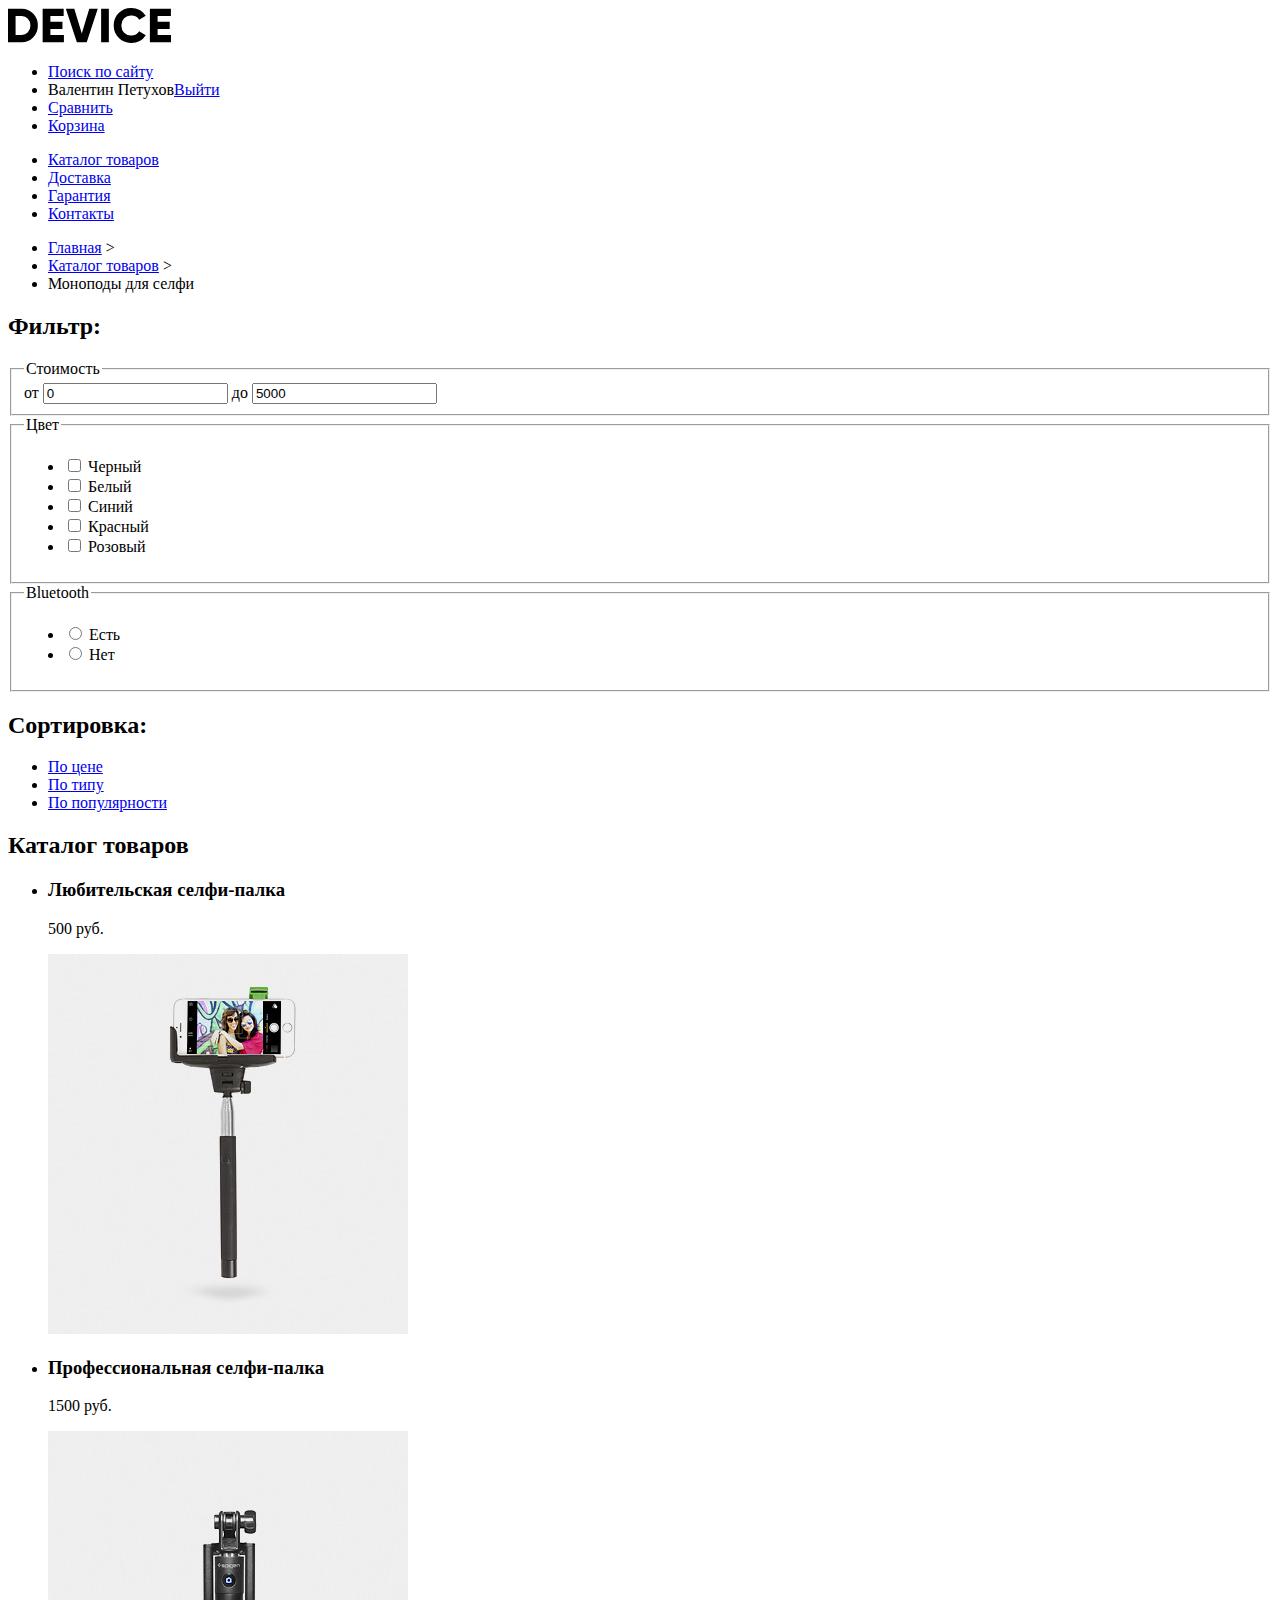
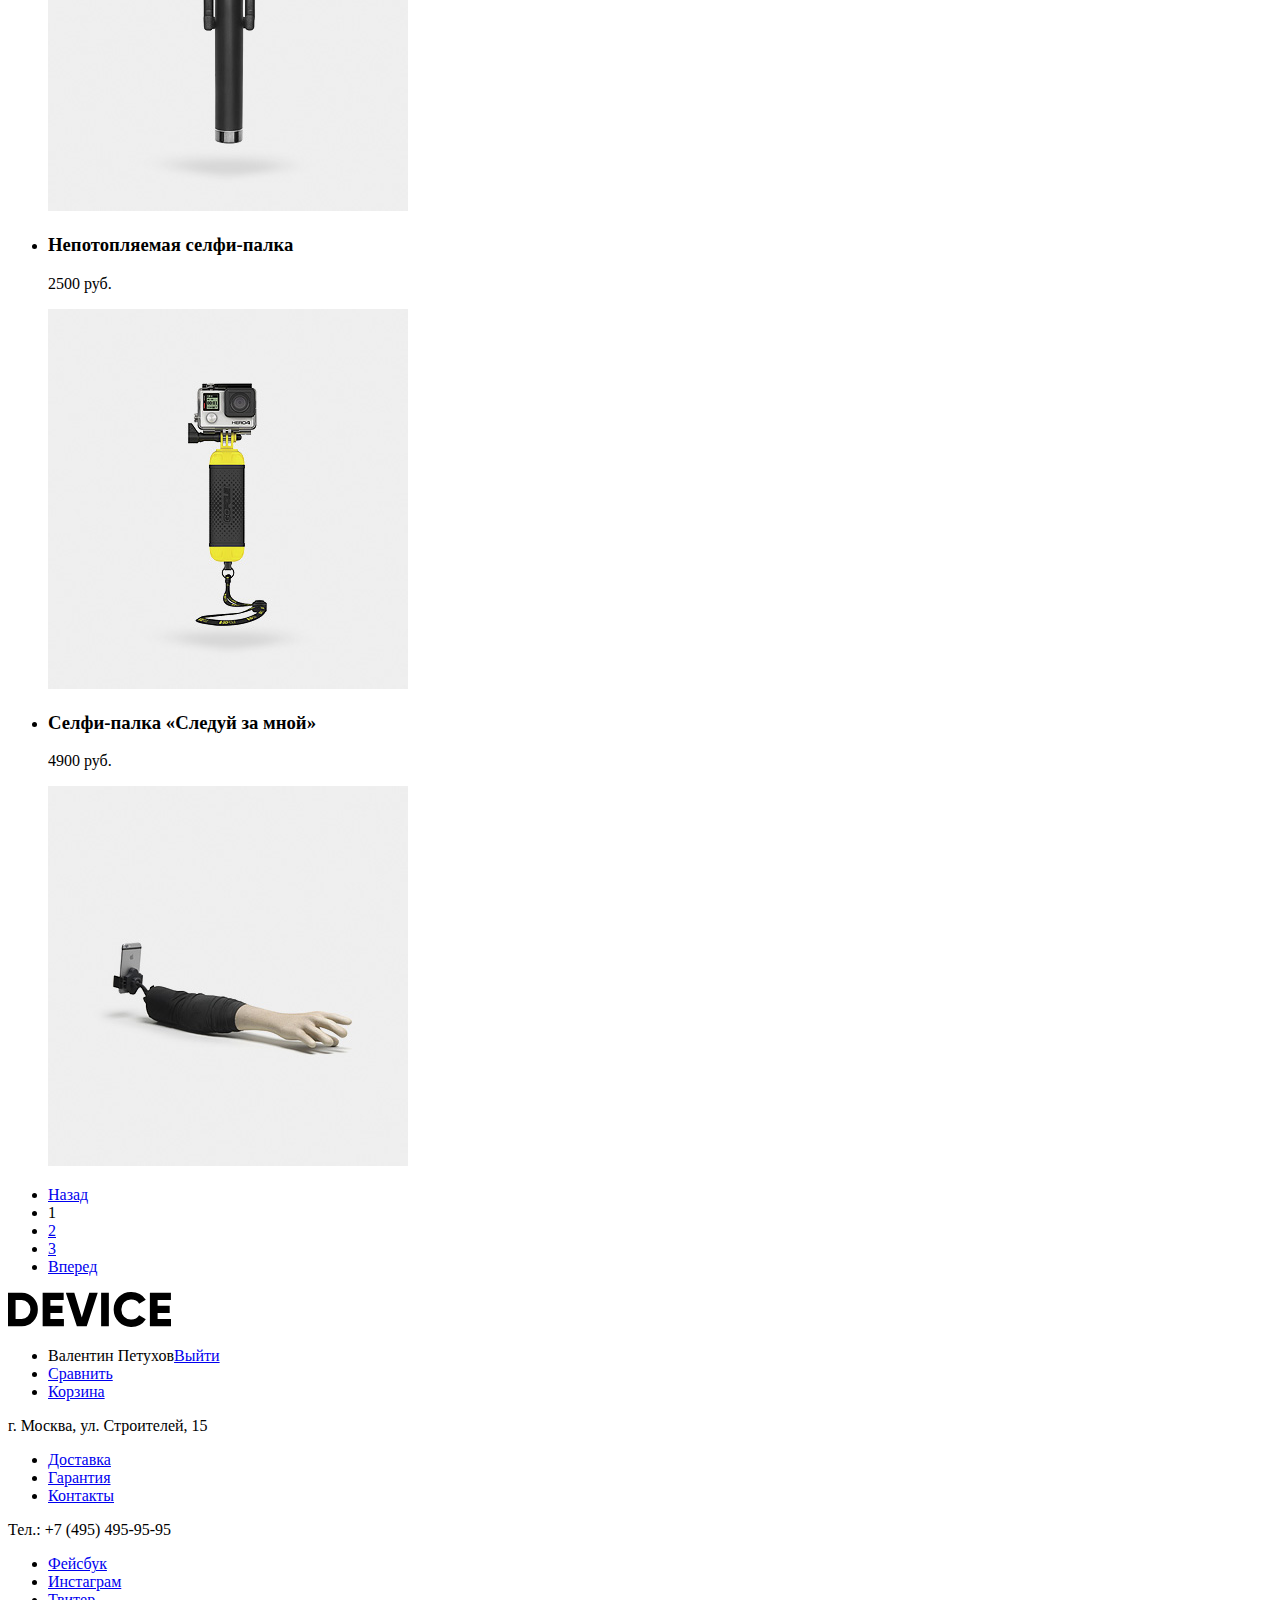
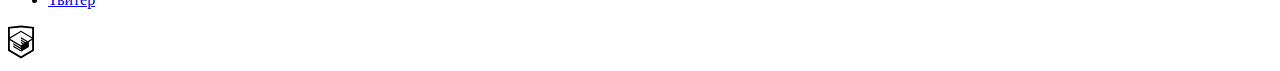
==== monopods.html @ c0ce19e5 "Добавлены модальные окна и формы" ====
<!DOCTYPE html>
<html lang="en">
<head>
  <meta charset="UTF-8">
  <title>Моноподы для селфи</title>
</head>
<body>
<header class="main-header">
  <div class="logo">
    <a class="main-header-logo" href="index.html">
      <img src="img/logo.svg" width="163" height="35" alt=" Логотип интернет-магазина гаджетов Девайс">
    </a>
  </div>
  <nav class="main-navigation">
    <ul class="user-navigation">
      <li><a class="search" href="search.html">Поиск по сайту</a></li>
      <li><span class="user-name">Валентин Петухов</span><a class="login-exit" href="#">Выйти</a></li>
      <li><a href="compare.html">Сравнить</a></li>
      <li><a class="shopping-cart" href="#">Корзина</a></li>
    </ul>
    <ul class="site-navigation">
      <li><a href="#">Каталог товаров</a></li>
      <li><a href="#">Доставка</a></li>
      <li><a href="#">Гарантия</a></li>
      <li><a href="#">Контакты</a></li>
    </ul>
  </nav>
</header>
<main>
  <ul class="breadcrumbs">
    <li><a href="index.html">Главная</a> &gt; </li>
    <li><a href="#">Каталог товаров</a> &gt; </li>
    <li class="breadcrumbs-current"><a>Моноподы для селфи</a></li>
  </ul>
  <section class="filters">
    <h2>Фильтр:</h2>
    <form class="filter" action="https://echo.htmlacademy.ru" method="get" >
      <fieldset>
        <legend>Стоимость</legend>
        <label class="min-price">от
          <input type="text" name="min-price" value="0" placeholder="0">
        </label>
        <label class="max-price">до
          <input type="text" name="max-price" value="5000" placeholder="5000">
        </label>
      </fieldset>
      <fieldset>
        <legend>Цвет</legend>
        <ul>
          <li>
            <input class="filter-input filter-input-checkbox" type="checkbox" name="black" id="filter-black">
            <label for="filter-black">Черный</label>
          </li>
          <li>
            <input class="filter-input filter-input-checkbox" type="checkbox" name="white" id="filter-white">
            <label for="filter-white">Белый</label>
          </li>
          <li>
            <input class="filter-input filter-input-checkbox" type="checkbox" name="blue" id="filter-blue">
            <label for="filter-blue">Синий</label>
          </li>
          <li>
            <input class="filter-input filter-input-checkbox" type="checkbox" name="red" id="filter-red">
            <label for="filter-red">Красный</label>
          </li>
          <li>
            <input class="filter-input filter-input-checkbox" type="checkbox" name="pink" id="filter-pink">
            <label for="filter-pink">Розовый</label>
          </li>
        </ul>
      </fieldset>
      <fieldset>
        <legend>Bluetooth</legend>
        <ul>
          <li>
            <input class="filter-input filter-input-radio" type="radio" name="filter-bluetooth" id="bluetooth-
exists" value="есть">
            <label for="bluetooth-
exists">Есть</label>
          </li>
          <li>
            <input class="filter-input filter-input-radio" type="radio" name="filter-bluetooth" id="bluetooth-not-exist" value="нет">
            <label for="bluetooth-not-exist">Нет</label>
          </li>
        </ul>
      </fieldset>
    </form>
  </section>
  <section class="sort">
    <h2>Сортировка:</h2>
    <ul>
      <li class="sort-current"><a href="#">По цене</a></li>
      <li><a href="#">По типу</a></li>
      <li><a href="#">По популярности</a></li>
    </ul>
  </section>
  <section class="catalog">
    <h2 class="visually-hidden">Каталог товаров</h2>
    <ul class="catalog-list">
      <li class="catalog-item">
        <h3>Любительская селфи-палка</h3>
        <p class="price">500 руб.</p>
        <p class="catalog-item-image">
          <img src="img/product-1.jpg" width="360" height="380" alt="Любительская селфи-палка">
        </p>
      </li>
      <li class="catalog-item">
        <h3>Профессиональная селфи-палка</h3>
        <p class="price">1500 руб.</p>
        <p class="catalog-item-image">
          <img src="img/product-2.jpg" width="360" height="380" alt="Профессиональная селфи-палка">
        </p>
      </li>
      <li class="catalog-item">
        <h3>Непотопляемая селфи-палка</h3>
        <p class="price">2500 руб.</p>
        <p class="catalog-item-image">
          <img src="img/product-3.jpg" width="360" height="380" alt="Непотопляемая селфи-палка">
        </p>
      </li>
      <li class="catalog-item">
        <h3>Селфи-палка «Следуй за мной»</h3>
        <p class="price">4900 руб.</p>
        <p class="catalog-item-image">
          <img src="img/product-4.jpg" width="360" height="380" alt="Селфи-палка «Следуй за мной»">
        </p>
      </li>
    </ul>
    <ul class="pagination-list">
      <li class="pagination-item"><a href="#">Назад</a></li>
      <li class="pagination-item pagination-item-current"><a>1</a></li>
      <li class="pagination-item"><a href="#">2</a></li>
      <li class="pagination-item"><a href="#">3</a></li>
      <li class="pagination-item"><a href="#">Вперед</a></li>
    </ul>
  </section>
</main>
<footer class="main-footer">
  <div class="footer-logo"><a href="index.html"><img src="img/logo.svg" alt="Интернет-магазин гаджетов Девайс"></a></div>
  <ul class="user-menu">
    <li><span class="user-name">Валентин Петухов</span><a class="login-exit" href="#">Выйти</a></li>
    <li><a href="#">Сравнить</a></li>
    <li><a href="#">Корзина</a></li>
  </ul>
  <div class="adress">г. Москва, ул. Строителей, 15</div>
  <ul class="main-menu">
    <li><a href="#">Доставка</a></li>
    <li><a href="#">Гарантия</a></li>
    <li><a href="#">Контакты</a></li>
  </ul>
  <div class="phone">Тел.: +7 (495) 495-95-95</div>
  <div class="footer-social">
    <ul>
      <li>
        <a class="social-button social-facebook" href="#">
          <span class="visually-hidden">Фейсбук</span>
        </a>
      </li>
      <li>
        <a class="social-button social-instagram" href="#">
          <span class="visually-hidden">Инстаграм</span>
        </a>
      </li>
      <li>
        <a class="social-button social-twitter" href="#">
          <span class="visually-hidden">Твитер</span>
        </a>
      </li>
    </ul>
  </div>
  <div class="footer-copyright">
    <a class="footer-copyright-logo" href="https://htmlacademy.ru/intensive/htmlcss">
      <img src="img/htmlacademy-logo.svg" width="26" height="34" alt="Логотип HTML Academy">
    </a>
  </div>
</footer>
</body>
</html>
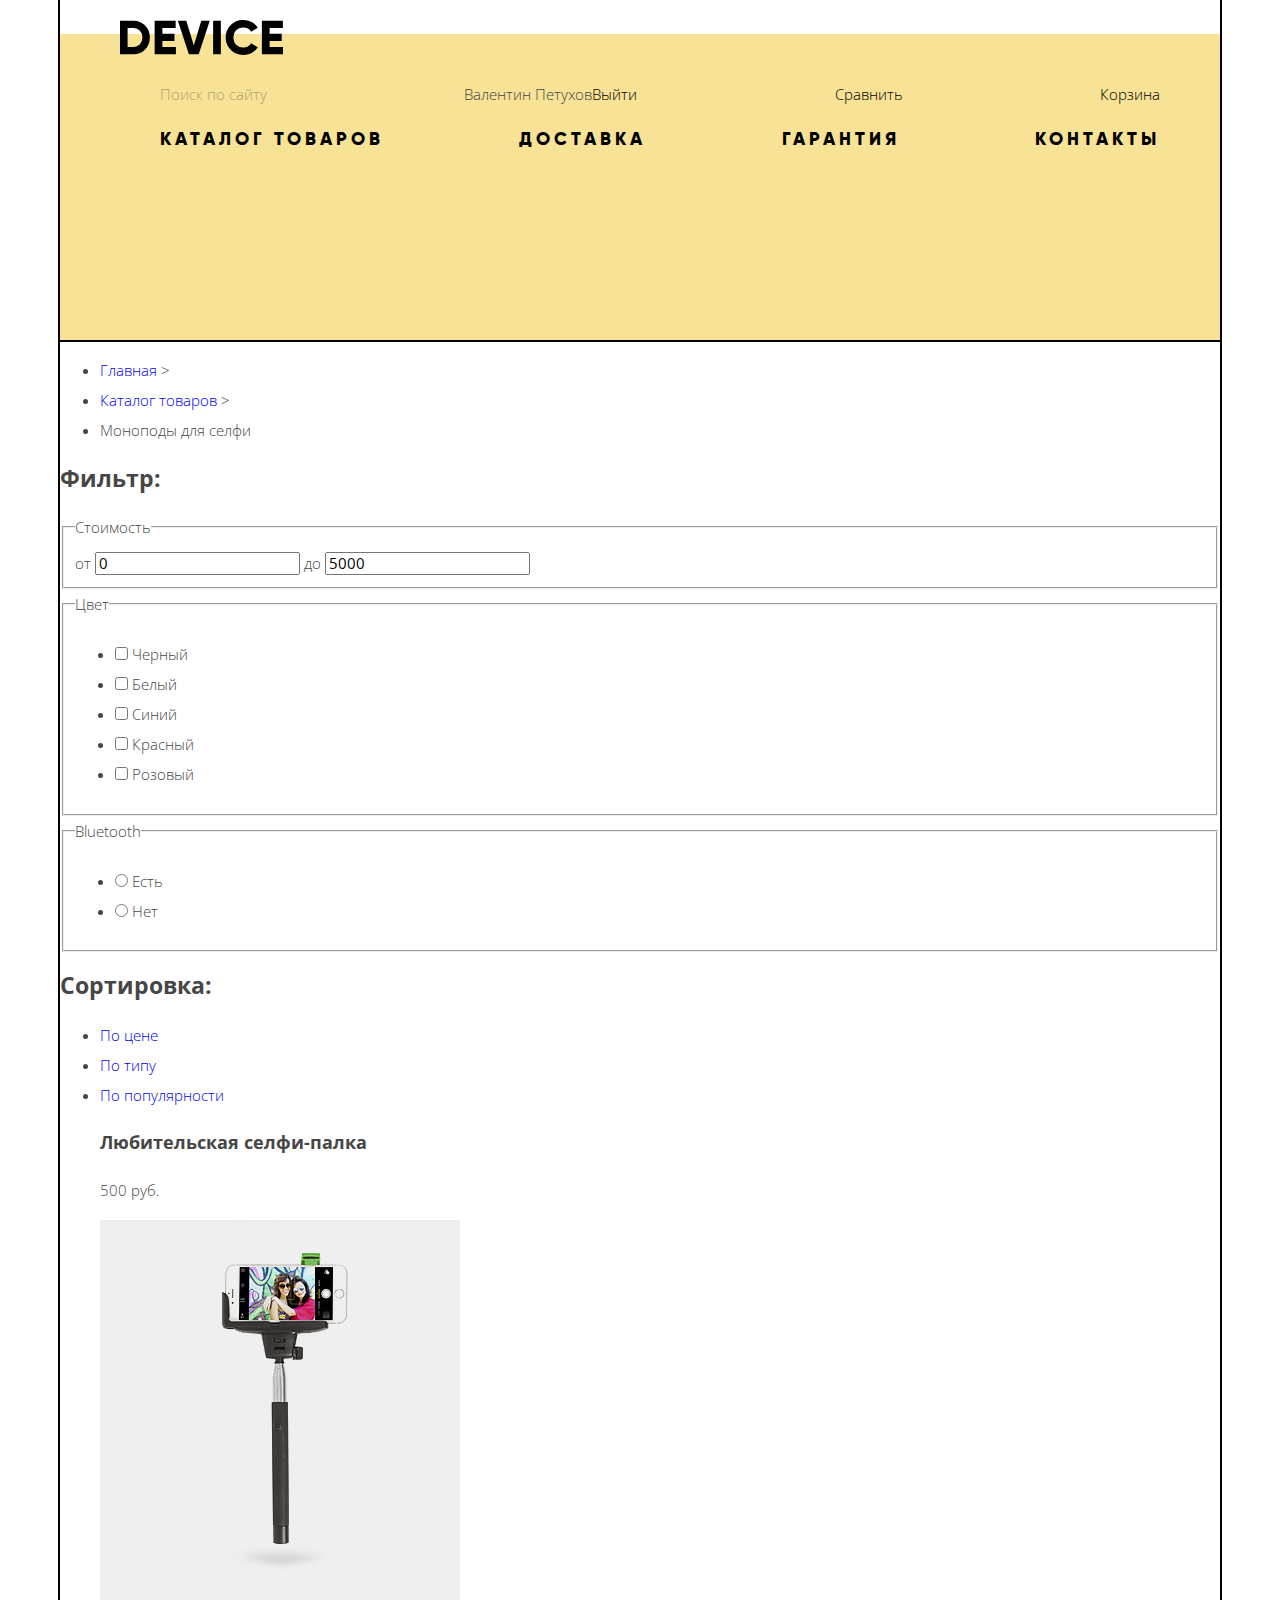
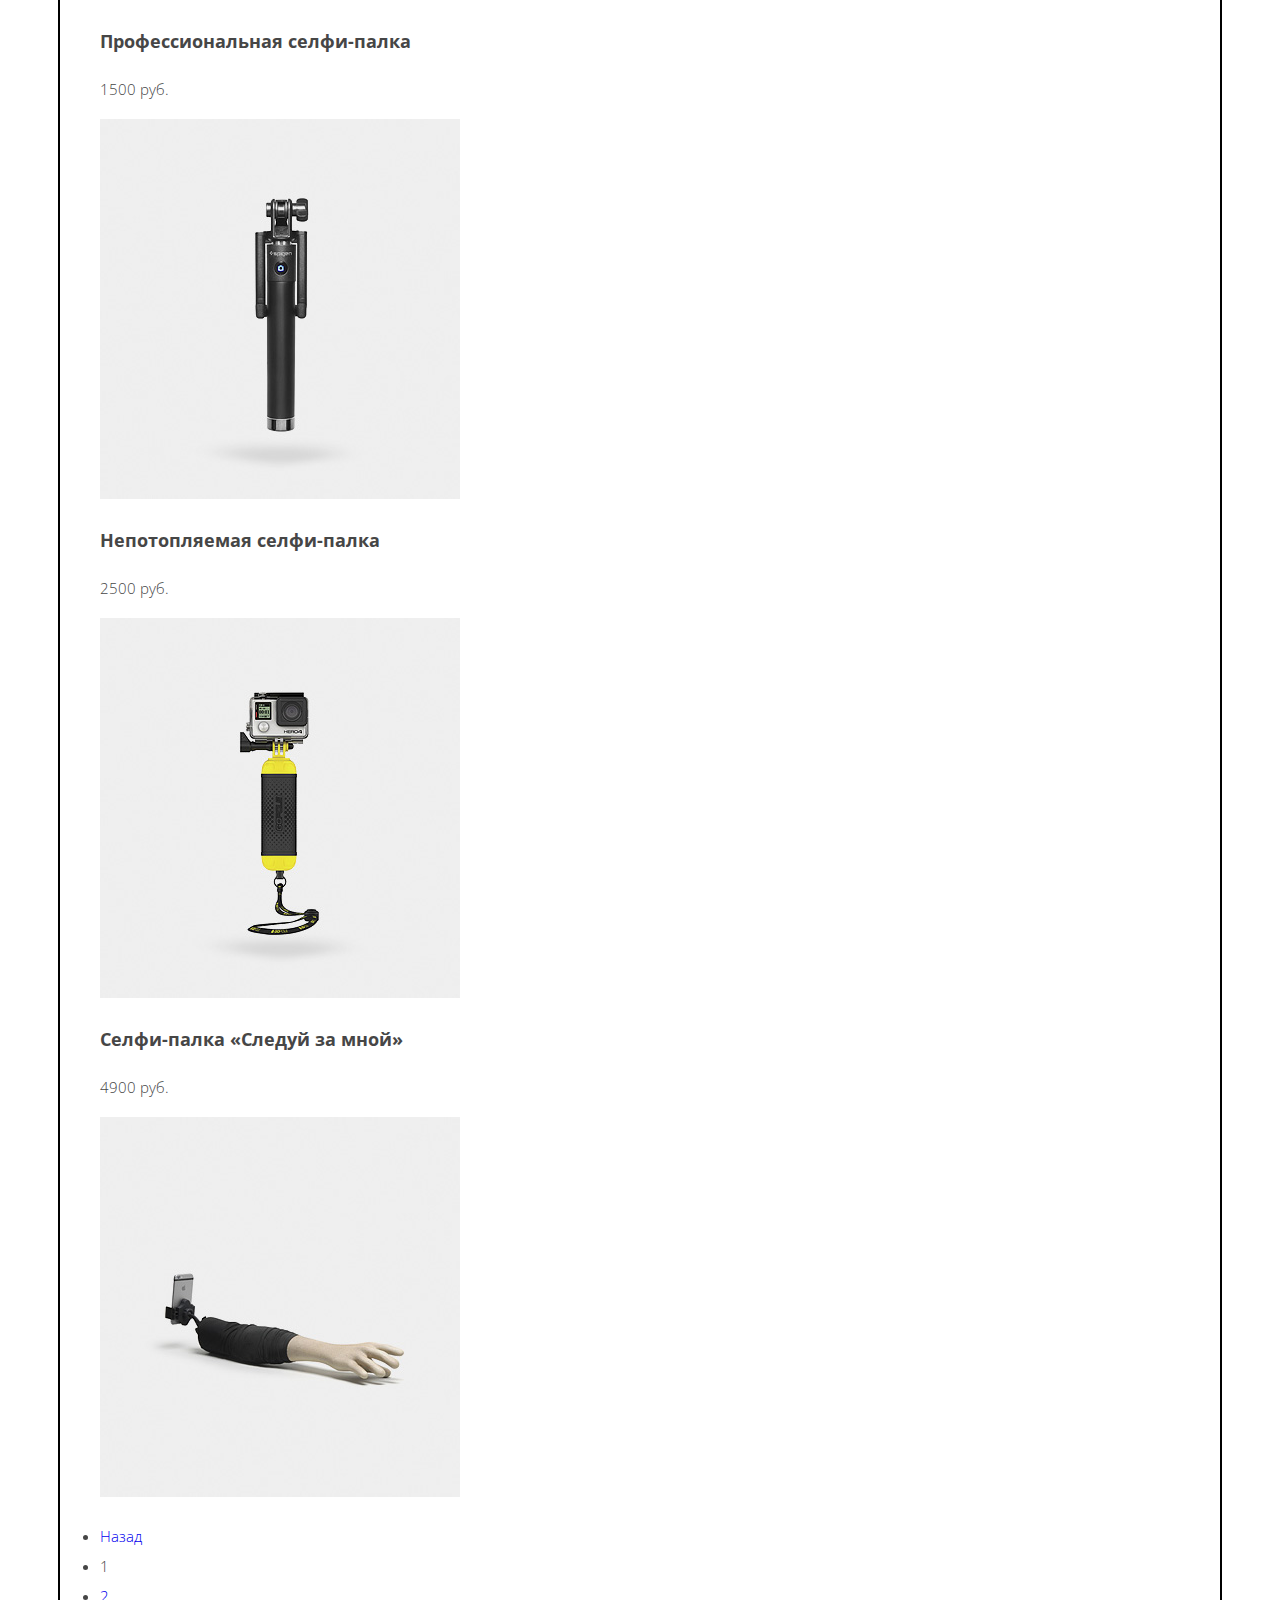
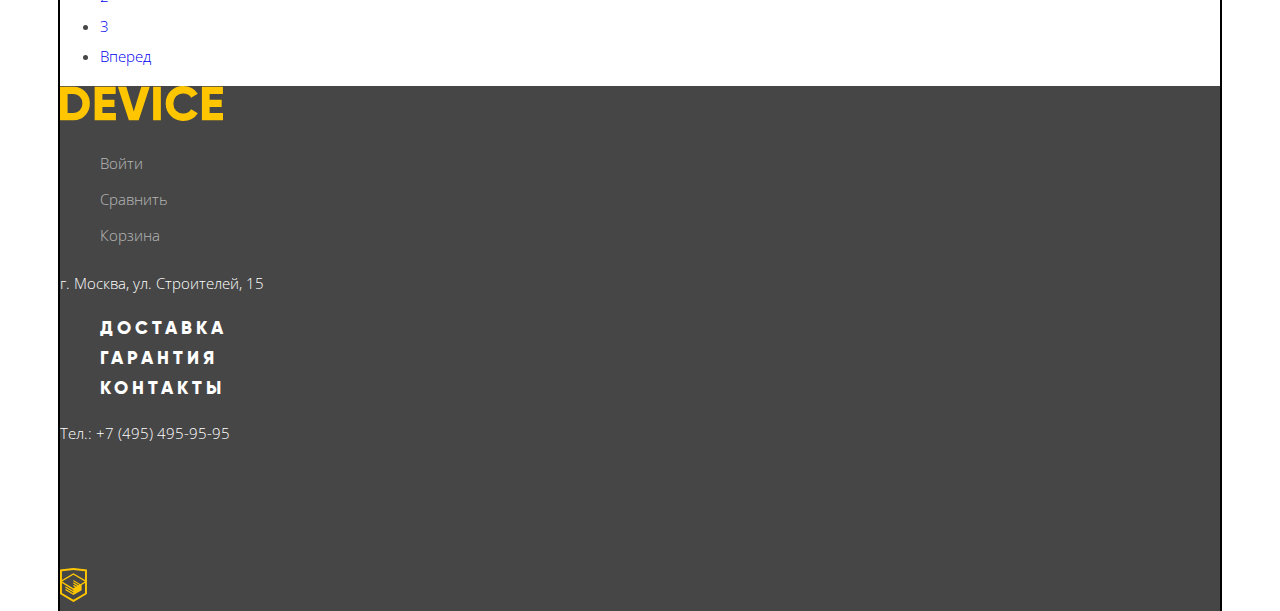
==== commit 23b55605: "Добавляет стили для шрифтов и фонов" ====
--- a/monopods.html
+++ b/monopods.html
@@ -3,176 +3,181 @@
 <head>
   <meta charset="UTF-8">
   <title>Моноподы для селфи</title>
+  <link href="https://fonts.googleapis.com/css?family=Open+Sans:300&amp;subset=cyrillic" rel="stylesheet">
+  <link rel="stylesheet" href="css/normalize.css">
+  <link rel="stylesheet" href="css/style.css">
 </head>
 <body>
-<header class="main-header">
-  <div class="logo">
-    <a class="main-header-logo" href="index.html">
-      <img src="img/logo.svg" width="163" height="35" alt=" Логотип интернет-магазина гаджетов Девайс">
-    </a>
-  </div>
-  <nav class="main-navigation">
-    <ul class="user-navigation">
-      <li><a class="search" href="search.html">Поиск по сайту</a></li>
-      <li><span class="user-name">Валентин Петухов</span><a class="login-exit" href="#">Выйти</a></li>
-      <li><a href="compare.html">Сравнить</a></li>
-      <li><a class="shopping-cart" href="#">Корзина</a></li>
-    </ul>
-    <ul class="site-navigation">
-      <li><a href="#">Каталог товаров</a></li>
-      <li><a href="#">Доставка</a></li>
-      <li><a href="#">Гарантия</a></li>
-      <li><a href="#">Контакты</a></li>
-    </ul>
-  </nav>
-</header>
-<main>
-  <ul class="breadcrumbs">
-    <li><a href="index.html">Главная</a> &gt; </li>
-    <li><a href="#">Каталог товаров</a> &gt; </li>
-    <li class="breadcrumbs-current"><a>Моноподы для селфи</a></li>
-  </ul>
-  <section class="filters">
-    <h2>Фильтр:</h2>
-    <form class="filter" action="https://echo.htmlacademy.ru" method="get" >
-      <fieldset>
-        <legend>Стоимость</legend>
-        <label class="min-price">от
-          <input type="text" name="min-price" value="0" placeholder="0">
-        </label>
-        <label class="max-price">до
-          <input type="text" name="max-price" value="5000" placeholder="5000">
-        </label>
-      </fieldset>
-      <fieldset>
-        <legend>Цвет</legend>
+  <div class="site-wrapper">
+    <header class="main-header">
+      <div class="logo">
+        <a class="main-header-logo" href="index.html">
+          <img src="img/logo.svg" width="163" height="35" alt=" Логотип интернет-магазина гаджетов Девайс">
+        </a>
+      </div>
+      <nav class="main-navigation">
+        <ul class="user-navigation">
+          <li><a class="search" href="search.html">Поиск по сайту</a></li>
+          <li><span class="user-name">Валентин Петухов</span><a class="login-exit" href="#">Выйти</a></li>
+          <li><a href="compare.html">Сравнить</a></li>
+          <li><a class="shopping-cart" href="#">Корзина</a></li>
+        </ul>
+        <ul class="site-navigation">
+          <li><a href="#">Каталог товаров</a></li>
+          <li><a href="#">Доставка</a></li>
+          <li><a href="#">Гарантия</a></li>
+          <li><a href="#">Контакты</a></li>
+        </ul>
+      </nav>
+    </header>
+    <main>
+      <ul class="breadcrumbs">
+        <li><a href="index.html">Главная</a> &gt; </li>
+        <li><a href="#">Каталог товаров</a> &gt; </li>
+        <li class="breadcrumbs-current"><a>Моноподы для селфи</a></li>
+      </ul>
+      <section class="filters">
+        <h2>Фильтр:</h2>
+        <form class="filter" action="https://echo.htmlacademy.ru" method="get" >
+          <fieldset>
+            <legend>Стоимость</legend>
+            <label class="min-price">от
+              <input type="number" name="min-price" value="0" placeholder="0">
+            </label>
+            <label class="max-price">до
+              <input type="number" name="max-price" value="5000" placeholder="5000">
+            </label>
+          </fieldset>
+          <fieldset>
+            <legend>Цвет</legend>
+            <ul>
+              <li>
+                <input class="filter-input filter-input-checkbox" type="checkbox" name="black" id="filter-black">
+                <label for="filter-black">Черный</label>
+              </li>
+              <li>
+                <input class="filter-input filter-input-checkbox" type="checkbox" name="white" id="filter-white">
+                <label for="filter-white">Белый</label>
+              </li>
+              <li>
+                <input class="filter-input filter-input-checkbox" type="checkbox" name="blue" id="filter-blue">
+                <label for="filter-blue">Синий</label>
+              </li>
+              <li>
+                <input class="filter-input filter-input-checkbox" type="checkbox" name="red" id="filter-red">
+                <label for="filter-red">Красный</label>
+              </li>
+              <li>
+                <input class="filter-input filter-input-checkbox" type="checkbox" name="pink" id="filter-pink">
+                <label for="filter-pink">Розовый</label>
+              </li>
+            </ul>
+          </fieldset>
+          <fieldset>
+            <legend>Bluetooth</legend>
+            <ul>
+              <li>
+                <input class="filter-input filter-input-radio" id="bluetooth-exists" type="radio" name="filter-bluetooth"  value="есть">
+                <label for="bluetooth-exists">Есть</label>
+              </li>
+              <li>
+                <input class="filter-input filter-input-radio" type="radio" name="filter-bluetooth" id="bluetooth-not-exist" value="нет">
+                <label for="bluetooth-not-exist">Нет</label>
+              </li>
+            </ul>
+          </fieldset>
+        </form>
+      </section>
+      <section class="sort">
+        <h2>Сортировка:</h2>
+        <ul>
+          <li class="sort-current"><a href="#">По цене</a></li>
+          <li><a href="#">По типу</a></li>
+          <li><a href="#">По популярности</a></li>
+        </ul>
+      </section>
+      <section class="catalog">
+        <h2 class="visually-hidden">Каталог товаров</h2>
+        <ul class="catalog-list">
+          <li class="catalog-item">
+            <h3>Любительская селфи-палка</h3>
+            <p class="price">500 руб.</p>
+            <p class="catalog-item-image">
+              <img src="img/product-1.jpg" width="360" height="380" alt="Любительская селфи-палка">
+            </p>
+          </li>
+          <li class="catalog-item">
+            <h3>Профессиональная селфи-палка</h3>
+            <p class="price">1500 руб.</p>
+            <p class="catalog-item-image">
+              <img src="img/product-2.jpg" width="360" height="380" alt="Профессиональная селфи-палка">
+            </p>
+          </li>
+          <li class="catalog-item">
+            <h3>Непотопляемая селфи-палка</h3>
+            <p class="price">2500 руб.</p>
+            <p class="catalog-item-image">
+              <img src="img/product-3.jpg" width="360" height="380" alt="Непотопляемая селфи-палка">
+            </p>
+          </li>
+          <li class="catalog-item">
+            <h3>Селфи-палка «Следуй за мной»</h3>
+            <p class="price">4900 руб.</p>
+            <p class="catalog-item-image">
+              <img src="img/product-4.jpg" width="360" height="380" alt="Селфи-палка «Следуй за мной»">
+            </p>
+          </li>
+        </ul>
+        <ul class="pagination-list">
+          <li class="pagination-item"><a href="#">Назад</a></li>
+          <li class="pagination-item pagination-item-current"><a>1</a></li>
+          <li class="pagination-item"><a href="#">2</a></li>
+          <li class="pagination-item"><a href="#">3</a></li>
+          <li class="pagination-item"><a href="#">Вперед</a></li>
+        </ul>
+      </section>
+    </main>
+    <footer class="main-footer">
+      <div class="footer-logo"><a><img src="img/logo-footer.svg" alt="Интернет-магазин гаджетов Девайс"></a></div>
+      <ul class="secondary-user-navigation">
+        <li><a href="#">Войти</a></li>
+        <li><a href="#">Сравнить</a></li>
+        <li><a href="#">Корзина</a></li>
+      </ul>
+      <div class="address">г. Москва, ул. Строителей, 15</div>
+      <ul class="secondary-site-navigation">
+        <li><a href="#">Доставка</a></li>
+        <li><a href="#">Гарантия</a></li>
+        <li><a href="#">Контакты</a></li>
+      </ul>
+      <div class="phone">Тел.: +7 (495) 495-95-95</div>
+      <div class="footer-social">
         <ul>
           <li>
-            <input class="filter-input filter-input-checkbox" type="checkbox" name="black" id="filter-black">
-            <label for="filter-black">Черный</label>
+            <a class="social-button social-facebook" href="#">
+              <span class="visually-hidden">Фейсбук</span>
+            </a>
           </li>
           <li>
-            <input class="filter-input filter-input-checkbox" type="checkbox" name="white" id="filter-white">
-            <label for="filter-white">Белый</label>
+            <a class="social-button social-instagram" href="#">
+              <span class="visually-hidden">Инстаграм</span>
+            </a>
           </li>
           <li>
-            <input class="filter-input filter-input-checkbox" type="checkbox" name="blue" id="filter-blue">
-            <label for="filter-blue">Синий</label>
-          </li>
-          <li>
-            <input class="filter-input filter-input-checkbox" type="checkbox" name="red" id="filter-red">
-            <label for="filter-red">Красный</label>
-          </li>
-          <li>
-            <input class="filter-input filter-input-checkbox" type="checkbox" name="pink" id="filter-pink">
-            <label for="filter-pink">Розовый</label>
+            <a class="social-button social-twitter" href="#">
+              <span class="visually-hidden">Твитер</span>
+            </a>
           </li>
         </ul>
-      </fieldset>
-      <fieldset>
-        <legend>Bluetooth</legend>
-        <ul>
-          <li>
-            <input class="filter-input filter-input-radio" type="radio" name="filter-bluetooth" id="bluetooth-
-exists" value="есть">
-            <label for="bluetooth-
-exists">Есть</label>
-          </li>
-          <li>
-            <input class="filter-input filter-input-radio" type="radio" name="filter-bluetooth" id="bluetooth-not-exist" value="нет">
-            <label for="bluetooth-not-exist">Нет</label>
-          </li>
-        </ul>
-      </fieldset>
-    </form>
-  </section>
-  <section class="sort">
-    <h2>Сортировка:</h2>
-    <ul>
-      <li class="sort-current"><a href="#">По цене</a></li>
-      <li><a href="#">По типу</a></li>
-      <li><a href="#">По популярности</a></li>
-    </ul>
-  </section>
-  <section class="catalog">
-    <h2 class="visually-hidden">Каталог товаров</h2>
-    <ul class="catalog-list">
-      <li class="catalog-item">
-        <h3>Любительская селфи-палка</h3>
-        <p class="price">500 руб.</p>
-        <p class="catalog-item-image">
-          <img src="img/product-1.jpg" width="360" height="380" alt="Любительская селфи-палка">
-        </p>
-      </li>
-      <li class="catalog-item">
-        <h3>Профессиональная селфи-палка</h3>
-        <p class="price">1500 руб.</p>
-        <p class="catalog-item-image">
-          <img src="img/product-2.jpg" width="360" height="380" alt="Профессиональная селфи-палка">
-        </p>
-      </li>
-      <li class="catalog-item">
-        <h3>Непотопляемая селфи-палка</h3>
-        <p class="price">2500 руб.</p>
-        <p class="catalog-item-image">
-          <img src="img/product-3.jpg" width="360" height="380" alt="Непотопляемая селфи-палка">
-        </p>
-      </li>
-      <li class="catalog-item">
-        <h3>Селфи-палка «Следуй за мной»</h3>
-        <p class="price">4900 руб.</p>
-        <p class="catalog-item-image">
-          <img src="img/product-4.jpg" width="360" height="380" alt="Селфи-палка «Следуй за мной»">
-        </p>
-      </li>
-    </ul>
-    <ul class="pagination-list">
-      <li class="pagination-item"><a href="#">Назад</a></li>
-      <li class="pagination-item pagination-item-current"><a>1</a></li>
-      <li class="pagination-item"><a href="#">2</a></li>
-      <li class="pagination-item"><a href="#">3</a></li>
-      <li class="pagination-item"><a href="#">Вперед</a></li>
-    </ul>
-  </section>
-</main>
-<footer class="main-footer">
-  <div class="footer-logo"><a href="index.html"><img src="img/logo.svg" alt="Интернет-магазин гаджетов Девайс"></a></div>
-  <ul class="user-menu">
-    <li><span class="user-name">Валентин Петухов</span><a class="login-exit" href="#">Выйти</a></li>
-    <li><a href="#">Сравнить</a></li>
-    <li><a href="#">Корзина</a></li>
-  </ul>
-  <div class="adress">г. Москва, ул. Строителей, 15</div>
-  <ul class="main-menu">
-    <li><a href="#">Доставка</a></li>
-    <li><a href="#">Гарантия</a></li>
-    <li><a href="#">Контакты</a></li>
-  </ul>
-  <div class="phone">Тел.: +7 (495) 495-95-95</div>
-  <div class="footer-social">
-    <ul>
-      <li>
-        <a class="social-button social-facebook" href="#">
-          <span class="visually-hidden">Фейсбук</span>
+      </div>
+      <div class="footer-copyright">
+        <a class="footer-copyright-logo" href="https://htmlacademy.ru/intensive/htmlcss">
+          <svg version="1.1" id="Layer_1" xmlns="http://www.w3.org/2000/svg" xmlns:xlink="http://www.w3.org/1999/xlink" fill="#ffc600" x="0px" y="0px" width="26.943px" height="34.09px" viewBox="0 0 26.943 34.09" enable-background="new 0 0 26.943 34.09" xml:space="preserve">
+            <path d="M13.62,0.017L13.472,0L0,1.412v24.661l13.473,8.017l13.43-7.99l0.042-0.025V1.412L13.62,0.017z M25.019,12.127L13.495,5.334 L13.494,5.23l-0.087,0.05l-0.088-0.056v0.109L1.925,12.118V3.147l11.548-1.212l11.547,1.212V12.127z M13.405,6.787L24.923,13.5 l-4.479,2.64l-7.093-4.221l-0.014,1.415l5.904,3.513l-0.86,0.507l-5.03-2.992l-0.014,1.415l3.827,2.275l-0.782,0.523l-3.031-1.787 l-0.014,1.413l1.853,1.091l-1.8,1.081L2.034,13.622L13.405,6.787z M1.925,15.127l11.411,6.791l0.016,1.044L5.41,18.234L5.395,19.65 l7.979,4.795l0.018,1.076l-7.973-4.74l-0.013,1.414l8.021,4.822l0.046,0.025l8.143-4.872l-0.011-5.177l3.415-2.036v10.021 L13.472,31.85L1.925,24.979V15.127z"/>
+          </svg>
         </a>
-      </li>
-      <li>
-        <a class="social-button social-instagram" href="#">
-          <span class="visually-hidden">Инстаграм</span>
-        </a>
-      </li>
-      <li>
-        <a class="social-button social-twitter" href="#">
-          <span class="visually-hidden">Твитер</span>
-        </a>
-      </li>
-    </ul>
+      </div>
+    </footer>
   </div>
-  <div class="footer-copyright">
-    <a class="footer-copyright-logo" href="https://htmlacademy.ru/intensive/htmlcss">
-      <img src="img/htmlacademy-logo.svg" width="26" height="34" alt="Логотип HTML Academy">
-    </a>
-  </div>
-</footer>
-</body>
-</html>+  </body>
+</html>
--- a/css/style.css
+++ b/css/style.css
@@ -0,0 +1,383 @@
+@font-face {
+    font-family: 'gilroyextrabold';
+    src: url('../fonts/gilroy-extrabold-webfont.woff2') format('woff2'),
+    url('../fonts/gilroy-extrabold-webfont.woff') format('woff');
+    font-weight: normal;
+    font-style: normal;
+}
+
+@font-face {
+    font-family: 'gilroylight';
+    src: url('../fonts/gilroy-light-webfont.woff2') format('woff2'),
+    url('../fonts/gilroy-light-webfont.woff') format('woff');
+    font-weight: normal;
+    font-style: normal;
+}
+
+body {
+    margin: 0;
+
+    font-family: 'Open Sans', 'Arial', sans-serif;
+    font-size: 15px;
+    font-weight: 300;
+    line-height: 30px;
+    color: #464646;
+
+    background-color: #ffffff;
+}
+
+a {
+    text-decoration: none;
+}
+
+.visually-hidden,
+input[type="checkbox"].visually-hidden,
+input[type="radio"].visually-hidden {
+    position: absolute;
+
+    width: 1px;
+    height: 1px;
+    margin: -1px;
+    padding: 0;
+    white-space: nowrap;
+
+    border: 0;
+
+    -webkit-clip-path: inset(100%);
+
+    clip-path: inset(100%);
+    clip: rect(0 0 0 0);
+    overflow: hidden;
+}
+
+.site-wrapper {
+    width: 1160px;
+    margin: 0 auto;
+    padding: 0;
+
+    outline: 2px solid #000000;
+}
+
+.main-header {
+    width: 1160px;
+    min-height: 340px;
+    box-sizing: border-box;
+    padding-top: 20px;
+    padding-left: 60px;
+    padding-right: 60px;
+
+    background-image: linear-gradient(to bottom, #ffffff 10%, #f7e296 10%, #f7e296 100%);
+    outline: 2px solid #000000;
+}
+
+.main-header-logo:hover {
+    opacity: 0.6;
+}
+
+.main-header-logo:focus,
+.main-header-logo:active {
+    opacity: 0.3;
+}
+
+.user-navigation,
+.site-navigation,
+.site-navigation-submenu{
+    list-style: none;
+}
+
+/*может не стоит дублировать?*/
+.user-navigation {
+    display: flex;
+    justify-content: space-between;
+}
+
+.user-navigation a {
+    font-size: 15px;
+    font-weight: 300;
+    line-height: 30px;
+    color: #000000;
+}
+
+.user-navigation .search:hover,
+.user-navigation a:hover {
+    opacity: 0.6;
+}
+
+.user-navigation .search,
+.user-navigation a:focus,
+.user-navigation a:active {
+    opacity: 0.3;
+}
+
+.user-navigation .search:focus,
+.user-navigation .search:active {
+    opacity: 1;
+}
+
+.search:hover .modal-search {
+    display: block;
+}
+
+.site-navigation {
+    display: flex;
+    justify-content: space-between;
+}
+
+.site-navigation .first-level-menu {
+    position: relative;
+
+    display: inline-block;
+    vertical-align: middle;
+}
+
+.site-navigation-submenu {
+    position: absolute;
+    left: -40px;
+    top: 50px;
+
+    display: none;
+}
+
+.first-level-menu:hover .site-navigation-submenu {
+    display: block;
+}
+.Контакты {
+    font-size: 18px;
+    font-family: "Gilroy";
+    color: rgb(0, 0, 0);
+    font-weight: bold;
+    text-transform: uppercase;
+    line-height: 1.333;
+    text-align: left;
+    position: absolute;
+    left: 1120.844px;
+    top: 152.003px;
+    z-index: 102;
+}
+
+.site-navigation a {
+    font-family: 'gilroyextrabold', 'Arial', sans-serif;
+    font-size: 18px;
+    font-weight: 400;
+    line-height: 24px;
+    color: #000000;
+    text-transform: uppercase;
+    letter-spacing: 4px;
+}
+
+.site-navigation a:hover
+{
+    opacity: 0.6;
+}
+
+.site-navigation a:focus,
+.site-navigation a:active {
+    opacity: 0.3;
+}
+
+.catalog-list {
+    list-style: none;
+}
+
+.catalog-item a {
+    font-family: 'gilroyextrabold', 'Arial', sans-serif;
+    font-size: 18px;
+    font-weight: 400;
+    line-height: 24px;
+    color: #000000;
+}
+
+.catalog-item a:focus,
+.catalog-item a:active {
+    opacity: 0.3;
+}
+
+.catalog-item-img {
+    display: flex;
+    justify-content: center;
+    align-items: center;
+    margin: 0;
+    padding: 0;
+    width: 160px;
+    height: 160px;
+    text-align: center;
+
+    background-color: #f7e296;
+}
+
+.catalog-item a:hover .catalog-item-img {
+    background-color: #f0c52e;
+}
+
+.catalog-item a:focus .catalog-item-img,
+.catalog-item a:active .catalog-item-img {
+    background-color: #f0c52e;
+    opacity: 0.3;
+}
+
+.services-list {
+    list-style: none;
+}
+
+.services-item {
+    font-family: 'gilroyextrabold', 'Arial', sans-serif;
+    font-size: 18px;
+    font-weight: 400;
+    line-height: 24px;
+    color: #000000;
+    text-transform: uppercase;
+    letter-spacing: 4px;
+}
+
+.services-slider-list {
+    list-style: none;
+}
+
+.services-slider-list h3 {
+    font-family: 'gilroyextrabold', 'Arial', sans-serif;
+    font-size: 47px;
+    font-weight: 400;
+    line-height: 48px;
+    color: #000000;
+}
+
+.services-slider-list p {
+    font-size: 15px;
+    font-weight: 300;
+    line-height: 30px;
+    color: #464646;
+}
+
+.partner-list {
+    list-style: none;
+}
+
+.about-company h2,
+.contacts h2 {
+    font-family: 'gilroyextrabold', 'Arial', sans-serif;
+    font-size: 47px;
+    font-weight: 400;
+    line-height: 48px;
+    color: #000000;
+}
+
+.about-company p,
+.contacts p {
+    font-size: 15px;
+    font-weight: 300;
+    line-height: 30px;
+    color: #464646;
+}
+
+.about-company ul {
+    list-style: none;
+}
+
+.about-company li {
+    font-family: 'gilroyextrabold', 'Arial', sans-serif;
+    font-size: 15px;
+    font-weight: 400;
+    line-height: 30px;
+    color: #000000;
+}
+
+.button {
+    display: block;
+
+    font-family: 'gilroyextrabold', 'Arial', sans-serif;
+    font-size: 18px;
+    font-weight: 400;
+    line-height: 24px;
+    color: #000000;
+    text-transform: uppercase;
+    letter-spacing: 4px;
+
+    background-image: linear-gradient(to bottom, #ffffff 35%, #f0c52e 35%, #f0c52e 60%,  #ffffff 60%, #ffffff 100%);
+}
+
+.button:hover {
+    background-image: none;
+    background-color: #f0c52e;
+}
+
+.button:focus,
+.button:active {
+    color: #f7e184;
+
+    background-image: none;
+    background-color: #000000;
+}
+
+.main-footer {
+    background-color: #464646;
+}
+
+.footer-logo:hover,
+.footer-copyright-logo:hover{
+    opacity: 0.6;
+}
+
+.footer-logo:focus,
+.footer-logo:active,
+.footer-copyright-logo:focus,
+.footer-copyright-logo:active {
+    opacity: 0.3;
+}
+
+.secondary-user-navigation a  {
+    font-size: 15px;
+    line-height: 36px;
+    color: #ffffff;
+
+    background-color: #464646;
+    opacity: 0.6;
+}
+
+.secondary-user-navigation a:hover {
+    opacity: 1;
+}
+
+.secondary-user-navigation a:focus,
+.secondary-user-navigation a:active {
+    opacity: 0.3;
+}
+
+.secondary-site-navigation a  {
+    font-family: 'gilroyextrabold', 'Arial', sans-serif;
+    font-size: 18px;
+    font-weight: 400;
+    line-height: 24px;
+    color: #ffffff;
+    text-transform: uppercase;
+    letter-spacing: 4px;
+
+    background-color: #464646;
+}
+
+.secondary-site-navigation a:hover {
+    opacity: 0.6;
+}
+
+.secondary-site-navigation a:focus,
+.secondary-site-navigation a:active {
+    opacity: 0.3;
+}
+
+.address,
+.phone {
+    font-size: 15px;
+    line-height: 30px;
+    color: #ffffff;
+
+    background-color: #464646;
+}
+
+.modal-search {
+    display: none;
+}
+
+.modal-feedback,
+.modal-map {
+    display: none;
+}
+
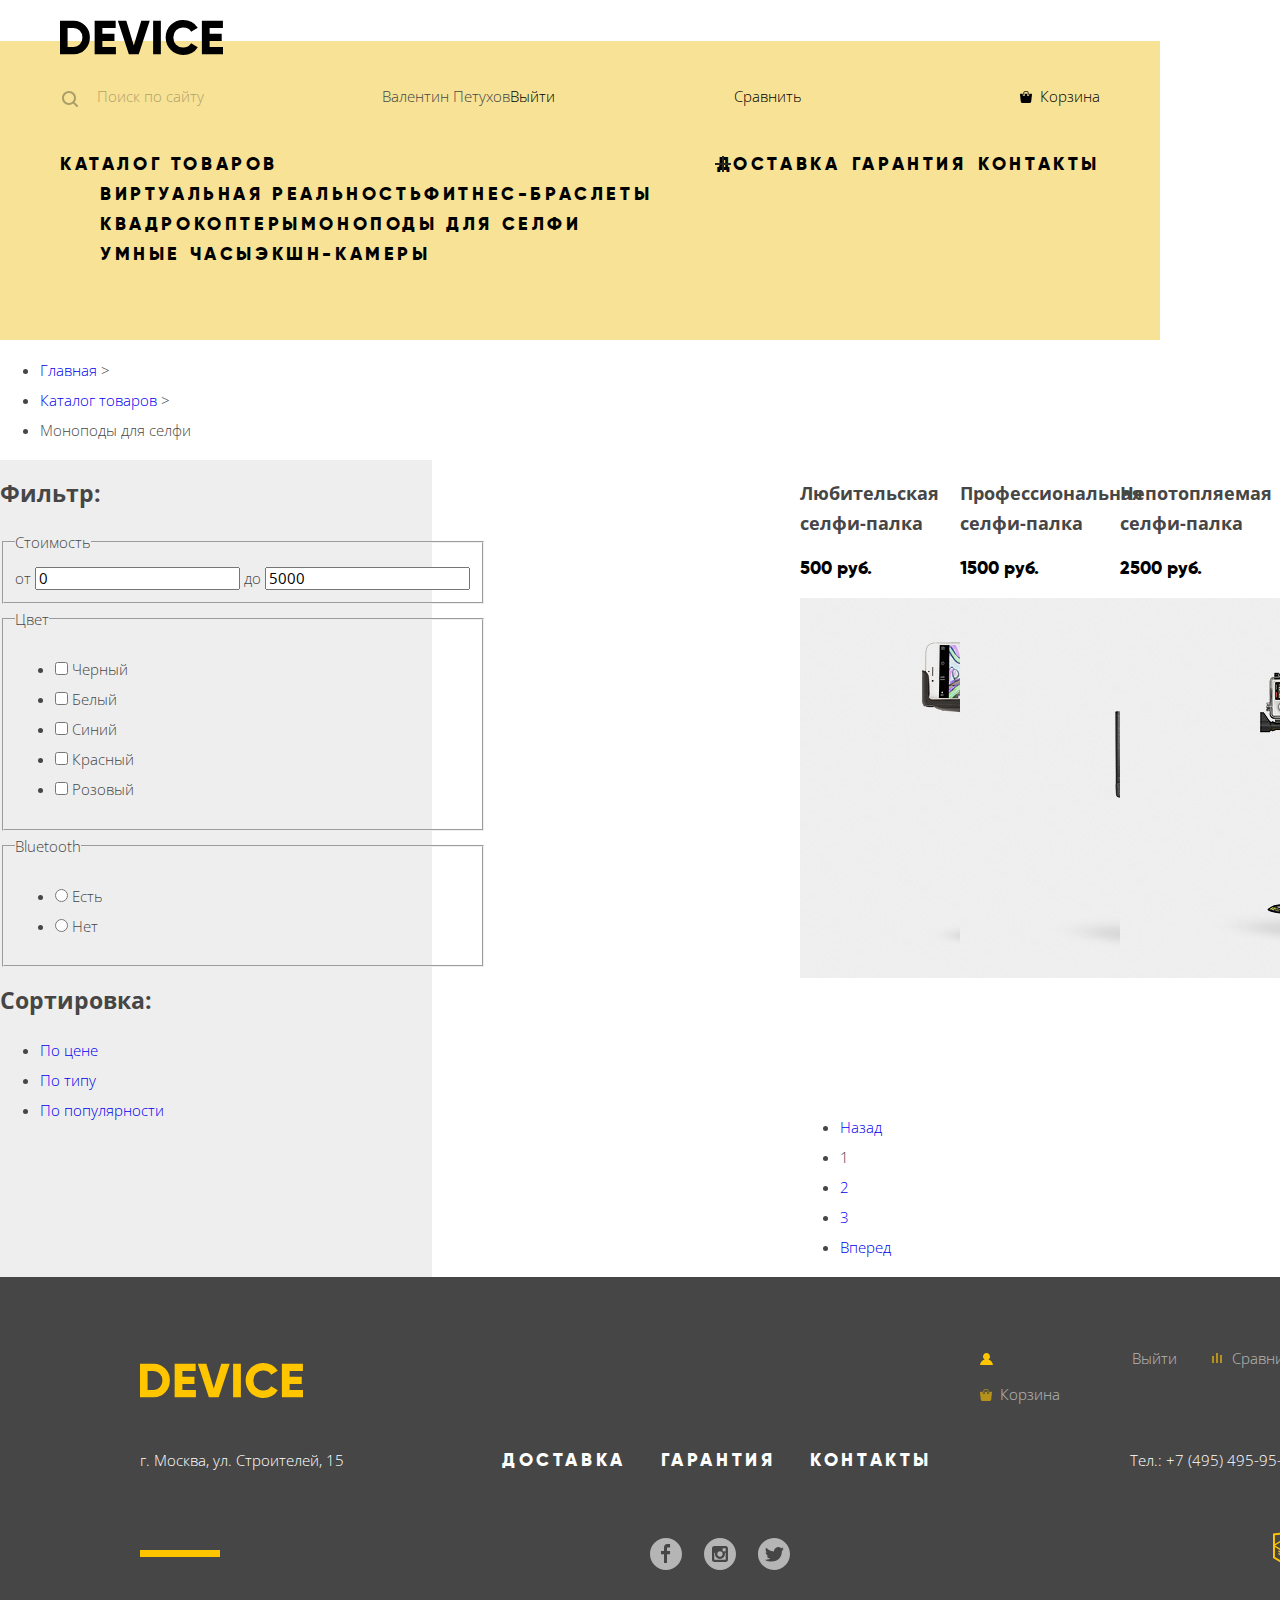
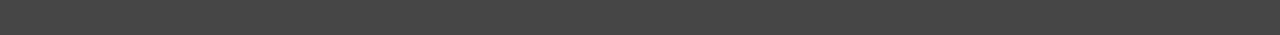
==== commit 5e2834ee: "Доработка шапки и футера главной страницы" ====
--- a/monopods.html
+++ b/monopods.html
@@ -8,7 +8,7 @@
   <link rel="stylesheet" href="css/style.css">
 </head>
 <body>
-  <div class="site-wrapper">
+  <div class="inner-wrapper">
     <header class="main-header">
       <div class="logo">
         <a class="main-header-logo" href="index.html">
@@ -23,7 +23,16 @@
           <li><a class="shopping-cart" href="#">Корзина</a></li>
         </ul>
         <ul class="site-navigation">
-          <li><a href="#">Каталог товаров</a></li>
+          <li class="first-level-menu"><a href="#">Каталог товаров</a>
+            <ul class="site-navigation-submenu">
+              <li><a href="#">Виртуальная реальность</a></li>
+              <li><a href="#">Фитнес-браслеты</a></li>
+              <li><a href="#">Квадрокоптеры</a></li>
+              <li><a href="monopods.html">Моноподы для селфи</a></li>
+              <li><a href="#">Умные часы</a></li>
+              <li><a href="#">Экшн-камеры</a></li>
+            </ul>
+          </li>
           <li><a href="#">Доставка</a></li>
           <li><a href="#">Гарантия</a></li>
           <li><a href="#">Контакты</a></li>
@@ -36,148 +45,165 @@
         <li><a href="#">Каталог товаров</a> &gt; </li>
         <li class="breadcrumbs-current"><a>Моноподы для селфи</a></li>
       </ul>
-      <section class="filters">
-        <h2>Фильтр:</h2>
-        <form class="filter" action="https://echo.htmlacademy.ru" method="get" >
-          <fieldset>
-            <legend>Стоимость</legend>
-            <label class="min-price">от
-              <input type="number" name="min-price" value="0" placeholder="0">
-            </label>
-            <label class="max-price">до
-              <input type="number" name="max-price" value="5000" placeholder="5000">
-            </label>
-          </fieldset>
-          <fieldset>
-            <legend>Цвет</legend>
+      <div class="wrapper">
+        <div>
+          <section class="filters">
+            <h2>Фильтр:</h2>
+            <form class="filter" action="https://echo.htmlacademy.ru" method="get" >
+              <fieldset>
+                <legend>Стоимость</legend>
+                <label class="min-price">от
+                  <input type="number" name="min-price" value="0" placeholder="0">
+                </label>
+                <label class="max-price">до
+                  <input type="number" name="max-price" value="5000" placeholder="5000">
+                </label>
+              </fieldset>
+              <fieldset>
+                <legend>Цвет</legend>
+                <ul>
+                  <li>
+                    <input class="filter-input filter-input-checkbox" type="checkbox" name="black" id="filter-black">
+                    <label for="filter-black">Черный</label>
+                  </li>
+                  <li>
+                    <input class="filter-input filter-input-checkbox" type="checkbox" name="white" id="filter-white">
+                    <label for="filter-white">Белый</label>
+                  </li>
+                  <li>
+                    <input class="filter-input filter-input-checkbox" type="checkbox" name="blue" id="filter-blue">
+                    <label for="filter-blue">Синий</label>
+                  </li>
+                  <li>
+                    <input class="filter-input filter-input-checkbox" type="checkbox" name="red" id="filter-red">
+                    <label for="filter-red">Красный</label>
+                  </li>
+                  <li>
+                    <input class="filter-input filter-input-checkbox" type="checkbox" name="pink" id="filter-pink">
+                    <label for="filter-pink">Розовый</label>
+                  </li>
+                </ul>
+              </fieldset>
+              <fieldset>
+                <legend>Bluetooth</legend>
+                <ul>
+                  <li>
+                    <input class="filter-input filter-input-radio" id="bluetooth-exists" type="radio" name="filter-bluetooth"  value="есть">
+                    <label for="bluetooth-exists">Есть</label>
+                  </li>
+                  <li>
+                    <input class="filter-input filter-input-radio" type="radio" name="filter-bluetooth" id="bluetooth-not-exist" value="нет">
+                    <label for="bluetooth-not-exist">Нет</label>
+                  </li>
+                </ul>
+              </fieldset>
+            </form>
+          </section>
+          <section class="sort">
+            <h2>Сортировка:</h2>
+            <ul>
+              <li class="sort-current"><a href="#">По цене</a></li>
+              <li><a href="#">По типу</a></li>
+              <li><a href="#">По популярности</a></li>
+            </ul>
+          </section>
+        </div>
+        <div>
+          <section class="catalog">
+            <h2 class="visually-hidden">Каталог товаров</h2>
+            <ul class="catalog-list">
+              <li class="catalog-item">
+                <h3>Любительская селфи-палка</h3>
+                <p class="price">500 руб.</p>
+                <p class="catalog-item-image">
+                  <img src="img/product-1.jpg" width="360" height="380" alt="Любительская селфи-палка">
+                </p>
+              </li>
+              <li class="catalog-item">
+                <h3>Профессиональная селфи-палка</h3>
+                <p class="price">1500 руб.</p>
+                <p class="catalog-item-image">
+                  <img src="img/product-2.jpg" width="360" height="380" alt="Профессиональная селфи-палка">
+                </p>
+              </li>
+              <li class="catalog-item">
+                <h3>Непотопляемая селфи-палка</h3>
+                <p class="price">2500 руб.</p>
+                <p class="catalog-item-image">
+                  <img src="img/product-3.jpg" width="360" height="380" alt="Непотопляемая селфи-палка">
+                </p>
+              </li>
+              <li class="catalog-item">
+                <h3>Селфи-палка «Следуй за мной»</h3>
+                <p class="price">4900 руб.</p>
+                <p class="catalog-item-image">
+                  <img src="img/product-4.jpg" width="360" height="380" alt="Селфи-палка «Следуй за мной»">
+                </p>
+              </li>
+            </ul>
+            <div class="pagination-wrapper">
+              <ul class="pagination-list">
+                <li class="pagination-item"><a href="#">Назад</a></li>
+                <li class="pagination-item pagination-item-current"><a>1</a></li>
+                <li class="pagination-item"><a href="#">2</a></li>
+                <li class="pagination-item"><a href="#">3</a></li>
+                <li class="pagination-item"><a href="#">Вперед</a></li>
+              </ul>
+            </div>
+          </section>
+        </div>
+      </div>
+    </main>
+  </div>
+    <div class="footer-wrapper">
+      <footer class="main-footer">
+        <div class="wrapper-top">
+          <div class="footer-logo"><a href="index.html"><img src="img/logo-footer.svg" alt="Интернет-магазин гаджетов Девайс"></a></div>
+          <ul class="secondary-user-navigation">
+            <li><span class="login-link login-exit">Валентин Петухов </span><a class="login-exit" href="#">Выйти</a></li>
+            <li><a class="compare" href="#">Сравнить</a></li></li>
+            <li><a class="shopping-cart" href="#">Корзина</a></li>
+          </ul>
+        </div>
+        <div class="wrapper-middle">
+          <div class="address">г. Москва, ул. Строителей, 15</div>
+          <ul class="secondary-site-navigation">
+            <li><a href="#">Доставка</a></li>
+            <li><a href="#">Гарантия</a></li>
+            <li><a href="#">Контакты</a></li>
+          </ul>
+          <div class="phone">Тел.: +7 (495) 495-95-95</div>
+        </div>
+        <div class="wrapper-bottom">
+          <div class="footer-social">
             <ul>
               <li>
-                <input class="filter-input filter-input-checkbox" type="checkbox" name="black" id="filter-black">
-                <label for="filter-black">Черный</label>
+                <a class="social-button social-facebook" href="#">
+                  <span class="visually-hidden">Фейсбук</span>
+                </a>
               </li>
               <li>
-                <input class="filter-input filter-input-checkbox" type="checkbox" name="white" id="filter-white">
-                <label for="filter-white">Белый</label>
+                <a class="social-button social-instagram" href="#">
+                  <span class="visually-hidden">Инстаграм</span>
+                </a>
               </li>
               <li>
-                <input class="filter-input filter-input-checkbox" type="checkbox" name="blue" id="filter-blue">
-                <label for="filter-blue">Синий</label>
-              </li>
-              <li>
-                <input class="filter-input filter-input-checkbox" type="checkbox" name="red" id="filter-red">
-                <label for="filter-red">Красный</label>
-              </li>
-              <li>
-                <input class="filter-input filter-input-checkbox" type="checkbox" name="pink" id="filter-pink">
-                <label for="filter-pink">Розовый</label>
-              </li>
-            </ul>
-          </fieldset>
-          <fieldset>
-            <legend>Bluetooth</legend>
-            <ul>
-              <li>
-                <input class="filter-input filter-input-radio" id="bluetooth-exists" type="radio" name="filter-bluetooth"  value="есть">
-                <label for="bluetooth-exists">Есть</label>
-              </li>
-              <li>
-                <input class="filter-input filter-input-radio" type="radio" name="filter-bluetooth" id="bluetooth-not-exist" value="нет">
-                <label for="bluetooth-not-exist">Нет</label>
-              </li>
-            </ul>
-          </fieldset>
-        </form>
-      </section>
-      <section class="sort">
-        <h2>Сортировка:</h2>
-        <ul>
-          <li class="sort-current"><a href="#">По цене</a></li>
-          <li><a href="#">По типу</a></li>
-          <li><a href="#">По популярности</a></li>
-        </ul>
-      </section>
-      <section class="catalog">
-        <h2 class="visually-hidden">Каталог товаров</h2>
-        <ul class="catalog-list">
-          <li class="catalog-item">
-            <h3>Любительская селфи-палка</h3>
-            <p class="price">500 руб.</p>
-            <p class="catalog-item-image">
-              <img src="img/product-1.jpg" width="360" height="380" alt="Любительская селфи-палка">
-            </p>
-          </li>
-          <li class="catalog-item">
-            <h3>Профессиональная селфи-палка</h3>
-            <p class="price">1500 руб.</p>
-            <p class="catalog-item-image">
-              <img src="img/product-2.jpg" width="360" height="380" alt="Профессиональная селфи-палка">
-            </p>
-          </li>
-          <li class="catalog-item">
-            <h3>Непотопляемая селфи-палка</h3>
-            <p class="price">2500 руб.</p>
-            <p class="catalog-item-image">
-              <img src="img/product-3.jpg" width="360" height="380" alt="Непотопляемая селфи-палка">
-            </p>
-          </li>
-          <li class="catalog-item">
-            <h3>Селфи-палка «Следуй за мной»</h3>
-            <p class="price">4900 руб.</p>
-            <p class="catalog-item-image">
-              <img src="img/product-4.jpg" width="360" height="380" alt="Селфи-палка «Следуй за мной»">
-            </p>
-          </li>
-        </ul>
-        <ul class="pagination-list">
-          <li class="pagination-item"><a href="#">Назад</a></li>
-          <li class="pagination-item pagination-item-current"><a>1</a></li>
-          <li class="pagination-item"><a href="#">2</a></li>
-          <li class="pagination-item"><a href="#">3</a></li>
-          <li class="pagination-item"><a href="#">Вперед</a></li>
-        </ul>
-      </section>
-    </main>
-    <footer class="main-footer">
-      <div class="footer-logo"><a><img src="img/logo-footer.svg" alt="Интернет-магазин гаджетов Девайс"></a></div>
-      <ul class="secondary-user-navigation">
-        <li><a href="#">Войти</a></li>
-        <li><a href="#">Сравнить</a></li>
-        <li><a href="#">Корзина</a></li>
-      </ul>
-      <div class="address">г. Москва, ул. Строителей, 15</div>
-      <ul class="secondary-site-navigation">
-        <li><a href="#">Доставка</a></li>
-        <li><a href="#">Гарантия</a></li>
-        <li><a href="#">Контакты</a></li>
-      </ul>
-      <div class="phone">Тел.: +7 (495) 495-95-95</div>
-      <div class="footer-social">
-        <ul>
-          <li>
-            <a class="social-button social-facebook" href="#">
-              <span class="visually-hidden">Фейсбук</span>
-            </a>
-          </li>
-          <li>
-            <a class="social-button social-instagram" href="#">
-              <span class="visually-hidden">Инстаграм</span>
-            </a>
-          </li>
-          <li>
-            <a class="social-button social-twitter" href="#">
-              <span class="visually-hidden">Твитер</span>
-            </a>
-          </li>
-        </ul>
-      </div>
-      <div class="footer-copyright">
-        <a class="footer-copyright-logo" href="https://htmlacademy.ru/intensive/htmlcss">
-          <svg version="1.1" id="Layer_1" xmlns="http://www.w3.org/2000/svg" xmlns:xlink="http://www.w3.org/1999/xlink" fill="#ffc600" x="0px" y="0px" width="26.943px" height="34.09px" viewBox="0 0 26.943 34.09" enable-background="new 0 0 26.943 34.09" xml:space="preserve">
+                <a class="social-button social-twitter" href="#">
+                  <span class="visually-hidden">Твитер</span>
+                </a>
+              </li>
+            </ul>
+          </div>
+          <div class="footer-copyright">
+            <a class="footer-copyright-logo" href="https://htmlacademy.ru/intensive/htmlcss">
+              <svg version="1.1" id="Layer_1" xmlns="http://www.w3.org/2000/svg" xmlns:xlink="http://www.w3.org/1999/xlink" fill="#ffc600" x="0px" y="0px" width="26.943px" height="34.09px" viewBox="0 0 26.943 34.09" enable-background="new 0 0 26.943 34.09" xml:space="preserve">
             <path d="M13.62,0.017L13.472,0L0,1.412v24.661l13.473,8.017l13.43-7.99l0.042-0.025V1.412L13.62,0.017z M25.019,12.127L13.495,5.334 L13.494,5.23l-0.087,0.05l-0.088-0.056v0.109L1.925,12.118V3.147l11.548-1.212l11.547,1.212V12.127z M13.405,6.787L24.923,13.5 l-4.479,2.64l-7.093-4.221l-0.014,1.415l5.904,3.513l-0.86,0.507l-5.03-2.992l-0.014,1.415l3.827,2.275l-0.782,0.523l-3.031-1.787 l-0.014,1.413l1.853,1.091l-1.8,1.081L2.034,13.622L13.405,6.787z M1.925,15.127l11.411,6.791l0.016,1.044L5.41,18.234L5.395,19.65 l7.979,4.795l0.018,1.076l-7.973-4.74l-0.013,1.414l8.021,4.822l0.046,0.025l8.143-4.872l-0.011-5.177l3.415-2.036v10.021 L13.472,31.85L1.925,24.979V15.127z"/>
           </svg>
-        </a>
-      </div>
-    </footer>
-  </div>
+            </a>
+          </div>
+        </div>
+      </footer>
+    </div>
+  
   </body>
 </html>
--- a/css/style.css
+++ b/css/style.css
@@ -1,15 +1,15 @@
 @font-face {
-    font-family: 'gilroyextrabold';
-    src: url('../fonts/gilroy-extrabold-webfont.woff2') format('woff2'),
-    url('../fonts/gilroy-extrabold-webfont.woff') format('woff');
+    font-family: "gilroyextrabold";
+    src: url("../fonts/gilroy-extrabold-webfont.woff2") format("woff2"),
+    url("../fonts/gilroy-extrabold-webfont.woff") format("woff");
     font-weight: normal;
     font-style: normal;
 }
 
 @font-face {
-    font-family: 'gilroylight';
-    src: url('../fonts/gilroy-light-webfont.woff2') format('woff2'),
-    url('../fonts/gilroy-light-webfont.woff') format('woff');
+    font-family: "gilroylight";
+    src: url("../fonts/gilroy-light-webfont.woff2") format("woff2"),
+    url("../fonts/gilroy-light-webfont.woff") format("woff");
     font-weight: normal;
     font-style: normal;
 }
@@ -17,7 +17,7 @@
 body {
     margin: 0;
 
-    font-family: 'Open Sans', 'Arial', sans-serif;
+    font-family: "Open Sans", "Arial", sans-serif;
     font-size: 15px;
     font-weight: 300;
     line-height: 30px;
@@ -50,24 +50,27 @@
     overflow: hidden;
 }
 
+.main-header .logo {
+    margin: 0;
+    margin-bottom: 17px;
+}
+
 .site-wrapper {
     width: 1160px;
     margin: 0 auto;
     padding: 0;
-
-    outline: 2px solid #000000;
 }
 
 .main-header {
     width: 1160px;
     min-height: 340px;
     box-sizing: border-box;
+    margin: 0;
     padding-top: 20px;
     padding-left: 60px;
     padding-right: 60px;
 
-    background-image: linear-gradient(to bottom, #ffffff 10%, #f7e296 10%, #f7e296 100%);
-    outline: 2px solid #000000;
+    background-image: linear-gradient(to bottom, #ffffff 12%, #f7e296 12%, #f7e296 100%);
 }
 
 .main-header-logo:hover {
@@ -85,10 +88,12 @@
     list-style: none;
 }
 
-/*может не стоит дублировать?*/
 .user-navigation {
     display: flex;
     justify-content: space-between;
+    margin: 0;
+    margin-bottom: 38px;
+    padding: 0;
 }
 
 .user-navigation a {
@@ -114,6 +119,114 @@
     opacity: 1;
 }
 
+.user-navigation .login-link,
+.user-navigation .compare,
+.user-navigation .shopping-cart {
+    position: relative;
+}
+
+.user-navigation .login-link::before {
+    content: "";
+
+    position: absolute;
+    top: 5px;
+    left: -20px;
+
+    width: 13px;
+    height: 12px;
+
+    background-image: url("../img/user.svg");
+    background-repeat: no-repeat;
+    background-position: 0 0;
+}
+
+.user-navigation .compare::before {
+    content: "";
+
+    position: absolute;
+    top: 5px;
+    left: -20px;
+
+    width: 13px;
+    height: 12px;
+
+    background-image: url("../img/compare.svg");
+    background-repeat: no-repeat;
+    background-position: 0 0;
+}
+
+.user-navigation .shopping-cart::before {
+    content: "";
+
+    position: absolute;
+    top: 5px;
+    left: -20px;
+
+    width: 13px;
+    height: 12px;
+
+    background-image: url("../img/cart.svg");
+    background-repeat: no-repeat;
+    background-position: 0 0;
+}
+
+.user-navigation .search::before {
+    content: "";
+
+    position: absolute;
+    top: 5px;
+    left: 2px;
+
+    width: 16px;
+    height: 16px;
+
+    background-image: url("../img/search.svg");
+    background-repeat: no-repeat;
+    background-position: 0 0;
+}
+
+.modal {
+    position: absolute;
+    left: 0;
+    top: 20px;
+    z-index: 29;
+
+    background-color: #f8f7f4;
+    border-radius: 5px;
+}
+
+.user-navigation .search {
+    position: relative;
+    margin: 0;
+    padding: 0;
+    padding-left: 37px;
+}
+
+.user-navigation .compare {
+    margin: 0;
+    margin-left: 230px;
+    padding: 0;
+}
+
+.user-navigation .login-link {
+    margin: 0;
+    margin-left: 413px;
+    padding: 0;
+}
+
+.user-navigation .shopping-cart {
+    margin: 0;
+    margin-left: 60px;
+    padding: 0;
+}
+
+.user-navigation .modal-search {
+    display: none;
+    width: 340px;
+    margin: 0;
+    padding: 20px 15px;
+}
+
 .search:hover .modal-search {
     display: block;
 }
@@ -121,52 +234,22 @@
 .site-navigation {
     display: flex;
     justify-content: space-between;
-}
-
-.site-navigation .first-level-menu {
-    position: relative;
-
-    display: inline-block;
-    vertical-align: middle;
-}
-
-.site-navigation-submenu {
-    position: absolute;
-    left: -40px;
-    top: 50px;
-
-    display: none;
-}
-
-.first-level-menu:hover .site-navigation-submenu {
-    display: block;
-}
-.Контакты {
-    font-size: 18px;
-    font-family: "Gilroy";
-    color: rgb(0, 0, 0);
-    font-weight: bold;
-    text-transform: uppercase;
-    line-height: 1.333;
-    text-align: left;
-    position: absolute;
-    left: 1120.844px;
-    top: 152.003px;
-    z-index: 102;
+    flex-wrap: wrap;
+    margin: 0;
+    padding: 0;
 }
 
 .site-navigation a {
-    font-family: 'gilroyextrabold', 'Arial', sans-serif;
+    font-family: "gilroyextrabold", "Arial", sans-serif;
     font-size: 18px;
     font-weight: 400;
     line-height: 24px;
     color: #000000;
     text-transform: uppercase;
-    letter-spacing: 4px;
-}
-
-.site-navigation a:hover
-{
+    letter-spacing: 0.2em;
+}
+
+.site-navigation a:hover {
     opacity: 0.6;
 }
 
@@ -175,12 +258,99 @@
     opacity: 0.3;
 }
 
+.site-navigation .first-level-menu {
+    position: relative;
+
+    display: inline-block;
+    vertical-align: middle;
+}
+
+.first-level-menu > a:after {
+    content: "";
+
+    position: absolute;
+    top: 7px;
+    right: -26px;
+
+    width: 16px;
+    height: 16px;
+
+    background-image: url("../img/plus.svg");
+    background-repeat: no-repeat;
+    background-position: 0 0;
+}
+
+.site-navigation .wrapper {
+    position: absolute;
+    left: -40px;
+    top: 0;
+
+    margin: 0;
+    padding: 0;
+    padding-top: 50px;
+
+    display: none;
+}
+
+.site-navigation-submenu {
+    display: flex;
+    justify-content: flex-start;
+    flex-wrap: wrap;
+    width: 605px;
+}
+
+.submenu-item a {
+    display: block;
+    font-family: "Open Sans", "Arial", sans-serif;
+    font-size: 15px;
+    font-weight: 300;
+    line-height: 36px;
+    text-transform: none;
+    letter-spacing: 0;
+    color: #000000;
+}
+
+.submenu-item {
+    margin: 0;
+    margin-right: 64px;
+    padding: 0;
+}
+
+.first-level-menu:hover .wrapper {
+    display: block;
+}
+
+.site-navigation .contacts {
+    margin: 0;
+    margin-left: 100px;
+    padding: 0;
+}
+
+.site-navigation .warranty {
+    margin-left: 35px;
+}
+
+.site-navigation .delivery {
+    margin-left: 318px;
+}
+
 .catalog-list {
+    display: flex;
+    flex-wrap: wrap;
+    justify-content: space-between;
+    margin: 0;
+    margin-bottom: 80px;
+    padding: 0;
+
     list-style: none;
 }
 
-.catalog-item a {
-    font-family: 'gilroyextrabold', 'Arial', sans-serif;
+.catalog-item {
+    width: 160px;
+}
+
+.catalog-item p {
+    font-family: "gilroyextrabold", "Arial", sans-serif;
     font-size: 18px;
     font-weight: 400;
     line-height: 24px;
@@ -197,6 +367,7 @@
     justify-content: center;
     align-items: center;
     margin: 0;
+    margin-bottom: 33px;
     padding: 0;
     width: 160px;
     height: 160px;
@@ -220,13 +391,13 @@
 }
 
 .services-item {
-    font-family: 'gilroyextrabold', 'Arial', sans-serif;
+    font-family: "gilroyextrabold", "Arial", sans-serif;
     font-size: 18px;
     font-weight: 400;
     line-height: 24px;
     color: #000000;
     text-transform: uppercase;
-    letter-spacing: 4px;
+    letter-spacing: 0.2em;
 }
 
 .services-slider-list {
@@ -234,7 +405,7 @@
 }
 
 .services-slider-list h3 {
-    font-family: 'gilroyextrabold', 'Arial', sans-serif;
+    font-family: "gilroyextrabold", "Arial", sans-serif;
     font-size: 47px;
     font-weight: 400;
     line-height: 48px;
@@ -249,20 +420,92 @@
 }
 
 .partner-list {
+    display: flex;
+    justify-content: space-between;
+    flex-wrap: wrap;
+    margin: 0;
+    margin-bottom: 98px;
+    padding: 0;
+    
     list-style: none;
+}
+
+.partner-list li {
+    margin: 0;
+    padding: 0;
+}
+
+.partner-list li:hover:nth-child(1),
+.partner-list li:focus:nth-child(1),
+.partner-list li:active:nth-child(1){
+    background-repeat: no-repeat;
+    background-image: url(../img/logo-1-hover.png);
+}
+
+.partner-list li:hover:nth-child(2),
+.partner-list li:focus:nth-child(2),
+.partner-list li:active:nth-child(2) {
+    background-repeat: no-repeat;
+    background-image: url(../img/logo-2-hover.png);
+}
+
+.partner-list li:hover:nth-child(3),
+.partner-list li:focus:nth-child(3),
+.partner-list li:active:nth-child(3) {
+    background-repeat: no-repeat;
+    background-image: url(../img/logo-3-hover.png);
+}
+
+.partner-list li:hover:nth-child(4),
+.partner-list li:focus:nth-child(4),
+.partner-list li:active:nth-child(4) {
+    background-repeat: no-repeat;
+    background-image: url(../img/logo-4-hover.png);
+}
+
+.wrapper {
+    display: flex;
+    justify-content: space-between;
+}
+
+.about-company,
+.contacts {
+    margin: 0;
+    padding: 0;
+    width: 560px;
 }
 
 .about-company h2,
 .contacts h2 {
-    font-family: 'gilroyextrabold', 'Arial', sans-serif;
+    position: relative;
+    display: inline-block;
+    margin-bottom: 42px;
+    font-family: "gilroyextrabold", "Arial", sans-serif;
     font-size: 47px;
     font-weight: 400;
     line-height: 48px;
     color: #000000;
 }
 
+.about-company h2:before,
+.contacts h2:before {
+    content: "";
+
+    position: absolute;
+    top: -53px;
+    left: 0;
+
+    width: 80px;
+    height: 7px;
+
+    background-color: #000000;
+}
+
 .about-company p,
 .contacts p {
+    margin: 0;
+    margin-bottom: 30px;
+    padding: 0;
     font-size: 15px;
     font-weight: 300;
     line-height: 30px;
@@ -274,23 +517,54 @@
 }
 
 .about-company li {
-    font-family: 'gilroyextrabold', 'Arial', sans-serif;
+    font-family: "gilroyextrabold", "Arial", sans-serif;
     font-size: 15px;
     font-weight: 400;
     line-height: 30px;
     color: #000000;
 }
 
+.about-company .button,
+.contacts .button {
+    margin: 0;
+    margin-bottom: 88px;
+    padding: 0;
+    width: 260px;
+}
+
+.contacts .map {
+    margin: 0;
+    margin-top: 40px;
+    margin-bottom: 68px;
+    padding: 0;
+}
+
+.about-company ul
+{
+    margin: 0;
+    margin-top: 70px;
+    margin-bottom: 70px;
+    padding: 0;
+}
+
+.about-company li {
+    margin: 0;
+    margin-bottom: 10px;
+    margin-left: 38px;
+    padding: 0;
+}
+
 .button {
     display: block;
 
-    font-family: 'gilroyextrabold', 'Arial', sans-serif;
+    font-family: "gilroyextrabold", "Arial", sans-serif;
     font-size: 18px;
     font-weight: 400;
     line-height: 24px;
     color: #000000;
     text-transform: uppercase;
-    letter-spacing: 4px;
+    letter-spacing: 0.2em;
+    text-align: center;
 
     background-image: linear-gradient(to bottom, #ffffff 35%, #f0c52e 35%, #f0c52e 60%,  #ffffff 60%, #ffffff 100%);
 }
@@ -308,9 +582,36 @@
     background-color: #000000;
 }
 
+.footer-wrapper {
+    width: 1440px;
+    margin: 0 auto;
+    padding: 0;
+    padding-top: 63px;
+
+    background-color: #464646;
+}
+
 .main-footer {
-    background-color: #464646;
-}
+    width: 1160px;
+    margin: 0 auto;
+    padding: 0;
+}
+
+.main-footer  .wrapper-top,
+.main-footer  .wrapper-middle,
+.main-footer  .wrapper-bottom {
+    margin: 0;
+    padding: 0;
+    display: flex;
+    justify-content: space-between;
+    align-items: center;
+}
+
+.main-footer  .wrapper-bottom {
+    margin-top: 33px;
+    padding-bottom: 50px;
+}
+
 
 .footer-logo:hover,
 .footer-copyright-logo:hover{
@@ -324,6 +625,17 @@
     opacity: 0.3;
 }
 
+.secondary-user-navigation {
+    display: flex;
+    flex-wrap: wrap;
+    justify-content: space-between;
+    align-items: flex-start;
+    margin: 0;
+    margin-bottom: 18px;
+    padding: 0;
+    width: 300px;
+}
+
 .secondary-user-navigation a  {
     font-size: 15px;
     line-height: 36px;
@@ -342,14 +654,79 @@
     opacity: 0.3;
 }
 
+.secondary-user-navigation .login-link,
+.secondary-user-navigation .compare,
+.secondary-user-navigation .shopping-cart {
+    position: relative;
+}
+
+.secondary-user-navigation .login-link::before {
+    content: "";
+
+    position: absolute;
+    top: 5px;
+    left: -20px;
+
+    width: 13px;
+    height: 12px;
+
+    background-image: url("../img/user - footer.svg");
+    background-repeat: no-repeat;
+    background-position: 0 0;
+}
+
+.secondary-user-navigation .compare::before {
+    content: "";
+
+    position: absolute;
+    top: 5px;
+    left: -20px;
+
+    width: 13px;
+    height: 12px;
+
+    background-image: url("../img/compare - footer.svg");
+    background-repeat: no-repeat;
+    background-position: 0 0;
+}
+
+.secondary-user-navigation .shopping-cart::before {
+    content: "";
+
+    position: absolute;
+    top: 5px;
+    left: -20px;
+
+    width: 13px;
+    height: 12px;
+
+    background-image: url("../img/cart - footer.svg");
+    background-repeat: no-repeat;
+    background-position: 0 0;
+}
+
+
+.secondary-site-navigation {
+    display: flex;
+    flex-wrap: wrap;
+    justify-content: space-between;
+    margin-right: 40px;
+    padding-right: 5px;
+    padding-left: 5px;
+    width: 430px;
+
+    list-style: none;
+
+}
+
 .secondary-site-navigation a  {
-    font-family: 'gilroyextrabold', 'Arial', sans-serif;
+    font-family: "gilroyextrabold", "Arial", sans-serif;
     font-size: 18px;
     font-weight: 400;
     line-height: 24px;
     color: #ffffff;
     text-transform: uppercase;
-    letter-spacing: 4px;
+    letter-spacing: 0.2em;
 
     background-color: #464646;
 }
@@ -372,8 +749,63 @@
     background-color: #464646;
 }
 
-.modal-search {
-    display: none;
+.footer-social {
+    position: relative;
+    margin-left: 470px;
+}
+
+.footer-social:before {
+    content: "";
+
+    position: absolute;
+    top: 27px;
+    left: -470px;
+
+    width: 80px;
+    height: 7px;
+
+    background-color: #ffc600;
+}
+
+.footer-social ul {
+    display: flex;
+    flex-wrap: wrap;
+    justify-content: space-between;
+    width: 140px;
+}
+
+.social-button {
+    display: flex;
+    align-items: center;
+    justify-content: center;
+    width: 32px;
+    height: 32px;
+
+    opacity: 0.6;
+}
+
+.social-button:hover,
+.social-button:focus {
+    opacity: 0.3;
+}
+
+.social-button:active {
+    opacity: 0.1;
+}
+
+.social-facebook {
+    background-image: url("../img/facebook.svg");
+    background-repeat: no-repeat;
+}
+
+.social-instagram {
+    background-image: url("../img/instagram.svg");
+    background-repeat: no-repeat;
+}
+
+.social-twitter {
+    background-image: url("../img/twiter.svg");
+    background-repeat: no-repeat;
 }
 
 .modal-feedback,
@@ -381,3 +813,18 @@
     display: none;
 }
 
+.inner-wrapper {
+    width: 1440px;
+    margin: 0 auto;
+    padding: 0;
+}
+
+.inner-wrapper .wrapper {
+    display: flex;
+    justify-content: space-between;
+    align-items: stretch;
+
+    background-image: linear-gradient(to right, #eeeeee 30%, #ffffff 30%, #ffffff 100%);
+
+}
+
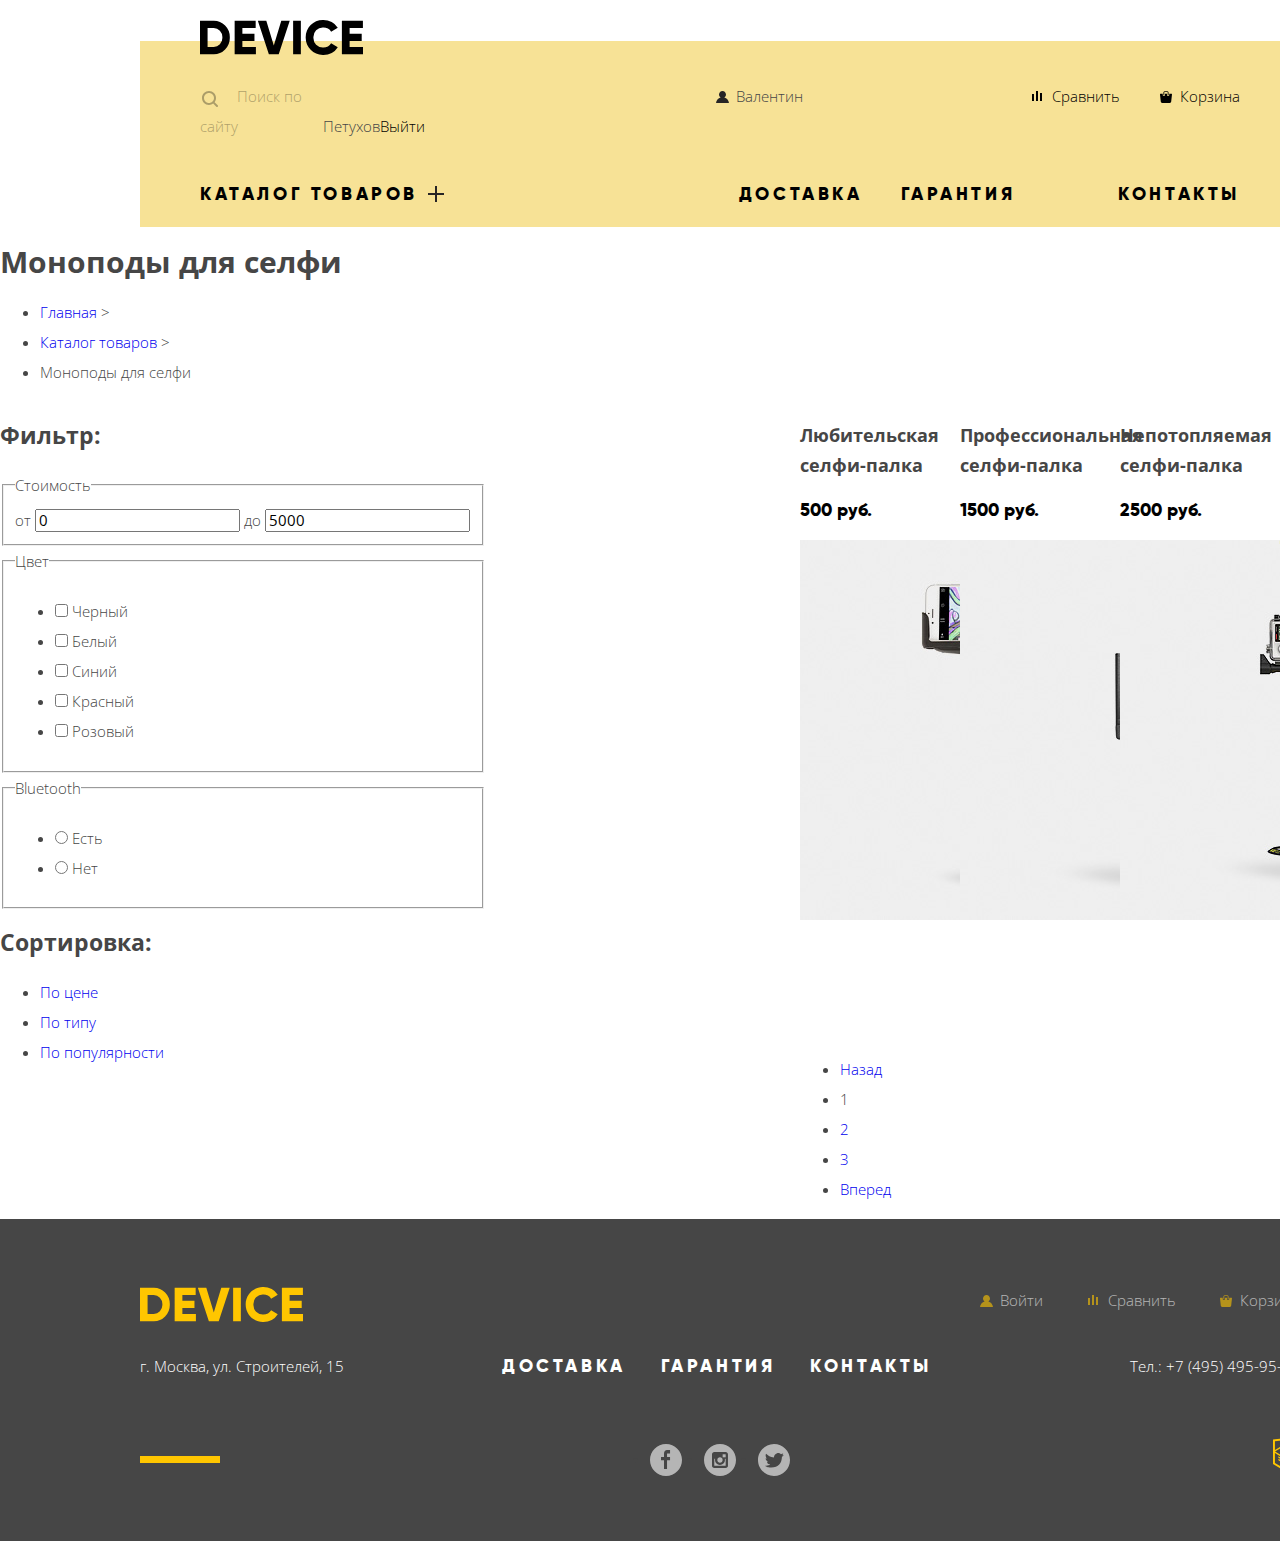
==== commit 024c5bad: "Добавлен слайдер, внесены измения в выпадающее меню" ====
--- a/monopods.html
+++ b/monopods.html
@@ -8,38 +8,49 @@
   <link rel="stylesheet" href="css/style.css">
 </head>
 <body>
-  <div class="inner-wrapper">
-    <header class="main-header">
+  <div class="site-wrapper">
+    <header class="main-header container">
       <div class="logo">
         <a class="main-header-logo" href="index.html">
-          <img src="img/logo.svg" width="163" height="35" alt=" Логотип интернет-магазина гаджетов Девайс">
+          <img src="img/logo.svg" width="163" height="35" alt="Логотип интернет-магазина гаджетов Девайс">
         </a>
       </div>
       <nav class="main-navigation">
         <ul class="user-navigation">
-          <li><a class="search" href="search.html">Поиск по сайту</a></li>
-          <li><span class="user-name">Валентин Петухов</span><a class="login-exit" href="#">Выйти</a></li>
-          <li><a href="compare.html">Сравнить</a></li>
+          <li><a class="search" href="#">Поиск по сайту</a>
+            <section class="modal modal-search">
+              <form action="https://echo.htmlacademy.ru" method="get">
+                <label for="search">Поиск по сайту</label>
+                <input type="text" name="search" id="search">
+                <button class="button" type="submit">Найти</button>
+              </form>
+            </section>
+          </li>
+          <li><span class="login-link">Валентин Петухов</span><a class="login-exit" href="#">Выйти</a></li>
+          <li><a class="compare" href="#">Сравнить</a></li>
           <li><a class="shopping-cart" href="#">Корзина</a></li>
         </ul>
         <ul class="site-navigation">
           <li class="first-level-menu"><a href="#">Каталог товаров</a>
-            <ul class="site-navigation-submenu">
-              <li><a href="#">Виртуальная реальность</a></li>
-              <li><a href="#">Фитнес-браслеты</a></li>
-              <li><a href="#">Квадрокоптеры</a></li>
-              <li><a href="monopods.html">Моноподы для селфи</a></li>
-              <li><a href="#">Умные часы</a></li>
-              <li><a href="#">Экшн-камеры</a></li>
-            </ul>
+            <div class="wrapper">
+              <ul class="site-navigation-submenu">
+                <li class="submenu-item"><a href="#">Виртуальная реальность</a></li>
+                <li class="submenu-item"><a href="#">Фитнес-браслеты</a></li>
+                <li class="submenu-item"><a href="#">Квадрокоптеры</a></li>
+                <li class="submenu-item"><a href="monopods.html">Моноподы для селфи</a></li>
+                <li class="submenu-item"><a href="#">Умные часы</a></li>
+                <li class="submenu-item"><a href="#">Экшн-камеры</a></li>
+              </ul>
+            </div>
           </li>
-          <li><a href="#">Доставка</a></li>
-          <li><a href="#">Гарантия</a></li>
-          <li><a href="#">Контакты</a></li>
+          <li><a class="delivery" href="#">Доставка</a></li>
+          <li><a class="warranty" href="#">Гарантия</a></li>
+          <li><a class="contacts" href="#">Контакты</a></li>
         </ul>
       </nav>
     </header>
     <main>
+      <h1>Моноподы для селфи</h1>
       <ul class="breadcrumbs">
         <li><a href="index.html">Главная</a> &gt; </li>
         <li><a href="#">Каталог товаров</a> &gt; </li>
@@ -154,14 +165,13 @@
         </div>
       </div>
     </main>
-  </div>
     <div class="footer-wrapper">
-      <footer class="main-footer">
+      <footer class="main-footer container">
         <div class="wrapper-top">
-          <div class="footer-logo"><a href="index.html"><img src="img/logo-footer.svg" alt="Интернет-магазин гаджетов Девайс"></a></div>
+          <div class="footer-logo"><a><img src="img/logo-footer.svg" alt="Интернет-магазин гаджетов Девайс"></a></div>
           <ul class="secondary-user-navigation">
-            <li><span class="login-link login-exit">Валентин Петухов </span><a class="login-exit" href="#">Выйти</a></li>
-            <li><a class="compare" href="#">Сравнить</a></li></li>
+            <li><a class="login-link" href="#">Войти</a></li>
+            <li><a class="compare" href="#">Сравнить</a></li>
             <li><a class="shopping-cart" href="#">Корзина</a></li>
           </ul>
         </div>
@@ -197,13 +207,15 @@
           <div class="footer-copyright">
             <a class="footer-copyright-logo" href="https://htmlacademy.ru/intensive/htmlcss">
               <svg version="1.1" id="Layer_1" xmlns="http://www.w3.org/2000/svg" xmlns:xlink="http://www.w3.org/1999/xlink" fill="#ffc600" x="0px" y="0px" width="26.943px" height="34.09px" viewBox="0 0 26.943 34.09" enable-background="new 0 0 26.943 34.09" xml:space="preserve">
-            <path d="M13.62,0.017L13.472,0L0,1.412v24.661l13.473,8.017l13.43-7.99l0.042-0.025V1.412L13.62,0.017z M25.019,12.127L13.495,5.334 L13.494,5.23l-0.087,0.05l-0.088-0.056v0.109L1.925,12.118V3.147l11.548-1.212l11.547,1.212V12.127z M13.405,6.787L24.923,13.5 l-4.479,2.64l-7.093-4.221l-0.014,1.415l5.904,3.513l-0.86,0.507l-5.03-2.992l-0.014,1.415l3.827,2.275l-0.782,0.523l-3.031-1.787 l-0.014,1.413l1.853,1.091l-1.8,1.081L2.034,13.622L13.405,6.787z M1.925,15.127l11.411,6.791l0.016,1.044L5.41,18.234L5.395,19.65 l7.979,4.795l0.018,1.076l-7.973-4.74l-0.013,1.414l8.021,4.822l0.046,0.025l8.143-4.872l-0.011-5.177l3.415-2.036v10.021 L13.472,31.85L1.925,24.979V15.127z"/>
-          </svg>
+  <path d="M13.62,0.017L13.472,0L0,1.412v24.661l13.473,8.017l13.43-7.99l0.042-0.025V1.412L13.62,0.017z M25.019,12.127L13.495,5.334 L13.494,5.23l-0.087,0.05l-0.088-0.056v0.109L1.925,12.118V3.147l11.548-1.212l11.547,1.212V12.127z M13.405,6.787L24.923,13.5 l-4.479,2.64l-7.093-4.221l-0.014,1.415l5.904,3.513l-0.86,0.507l-5.03-2.992l-0.014,1.415l3.827,2.275l-0.782,0.523l-3.031-1.787 l-0.014,1.413l1.853,1.091l-1.8,1.081L2.034,13.622L13.405,6.787z M1.925,15.127l11.411,6.791l0.016,1.044L5.41,18.234L5.395,19.65 l7.979,4.795l0.018,1.076l-7.973-4.74l-0.013,1.414l8.021,4.822l0.046,0.025l8.143-4.872l-0.011-5.177l3.415-2.036v10.021 L13.472,31.85L1.925,24.979V15.127z"/>
+</svg>
             </a>
           </div>
         </div>
       </footer>
     </div>
+  </div>
+
   
   </body>
 </html>
--- a/css/style.css
+++ b/css/style.css
@@ -56,21 +56,24 @@
 }
 
 .site-wrapper {
+    width: 1440px;
+    margin: 0 auto;
+    padding: 0;
+}
+
+.container {
     width: 1160px;
     margin: 0 auto;
-    padding: 0;
 }
 
 .main-header {
-    width: 1160px;
-    min-height: 340px;
+    min-height: 227px;
     box-sizing: border-box;
-    margin: 0;
     padding-top: 20px;
     padding-left: 60px;
     padding-right: 60px;
 
-    background-image: linear-gradient(to bottom, #ffffff 12%, #f7e296 12%, #f7e296 100%);
+    background-image: linear-gradient(to bottom, #ffffff 18%, #f7e296 18%, #f7e296 100%);
 }
 
 .main-header-logo:hover {
@@ -82,9 +85,7 @@
     opacity: 0.3;
 }
 
-.user-navigation,
-.site-navigation,
-.site-navigation-submenu{
+.user-navigation {
     list-style: none;
 }
 
@@ -94,6 +95,8 @@
     margin: 0;
     margin-bottom: 38px;
     padding: 0;
+
+    list-style: none;
 }
 
 .user-navigation a {
@@ -186,10 +189,11 @@
 }
 
 .modal {
+    z-index: 29;
+
     position: absolute;
     left: 0;
     top: 20px;
-    z-index: 29;
 
     background-color: #f8f7f4;
     border-radius: 5px;
@@ -237,6 +241,8 @@
     flex-wrap: wrap;
     margin: 0;
     padding: 0;
+
+    list-style: none;
 }
 
 .site-navigation a {
@@ -280,11 +286,13 @@
     background-position: 0 0;
 }
 
-.site-navigation .wrapper {
-    position: absolute;
-    left: -40px;
+/* Стили для submenu --  Начало*/
+.first-level-menu .wrapper {
+    position: absolute;
+    left: -60px;
     top: 0;
 
+    width: 1160px;
     margin: 0;
     padding: 0;
     padding-top: 50px;
@@ -292,11 +300,39 @@
     display: none;
 }
 
-.site-navigation-submenu {
-    display: flex;
+.first-level-menu:hover .wrapper {
+    z-index: 1000;
+
+    display: block;
+
+}
+
+.submenu-list {
+    display: flex;
+    flex-direction: column;
     justify-content: flex-start;
     flex-wrap: wrap;
-    width: 605px;
+    align-content: flex-start;
+    max-height: 140px;
+    width: 1100px;
+    margin: 0;
+    padding: 0;
+    padding-left: 60px;
+    padding-bottom: 20px;
+
+    list-style: none;
+
+    background-color: #f7e296;
+}
+
+.submenu-item:nth-child(5) {
+    padding-bottom: 40px;
+}
+
+.submenu-item {
+    margin: 0;
+    padding: 0;
+    padding-right: 75px;
 }
 
 .submenu-item a {
@@ -310,15 +346,7 @@
     color: #000000;
 }
 
-.submenu-item {
-    margin: 0;
-    margin-right: 64px;
-    padding: 0;
-}
-
-.first-level-menu:hover .wrapper {
-    display: block;
-}
+/* Стили для submenu --  Конец*/
 
 .site-navigation .contacts {
     margin: 0;
@@ -386,38 +414,41 @@
     opacity: 0.3;
 }
 
-.services-list {
-    list-style: none;
-}
-
-.services-item {
-    font-family: "gilroyextrabold", "Arial", sans-serif;
-    font-size: 18px;
-    font-weight: 400;
-    line-height: 24px;
-    color: #000000;
-    text-transform: uppercase;
-    letter-spacing: 0.2em;
-}
-
-.services-slider-list {
-    list-style: none;
-}
-
-.services-slider-list h3 {
-    font-family: "gilroyextrabold", "Arial", sans-serif;
-    font-size: 47px;
-    font-weight: 400;
-    line-height: 48px;
-    color: #000000;
-}
-
-.services-slider-list p {
-    font-size: 15px;
-    font-weight: 300;
-    line-height: 30px;
-    color: #464646;
-}
+/* Слайдер с услугами -- Начало*/
+.services {
+    background-image: linear-gradient(to bottom, #ffffff 170px, #e5e5e5 170px, #e5e5e5 460px);
+}
+
+/*.services .container {*/
+    /*display: flex;*/
+    /*justify-content: center;*/
+/*}*/
+
+/*.services-list {*/
+    /*width: 280px;*/
+    /*list-style: none;*/
+/*}*/
+
+/*.services-slider-list {*/
+    /*list-style: none;*/
+/*}*/
+
+/*.services-slider-list h3 {*/
+    /*font-family: "gilroyextrabold", "Arial", sans-serif;*/
+    /*font-size: 47px;*/
+    /*font-weight: 400;*/
+    /*line-height: 48px;*/
+    /*color: #000000;*/
+/*}*/
+
+/*.services-slider-list p {*/
+    /*font-size: 15px;*/
+    /*font-weight: 300;*/
+    /*line-height: 30px;*/
+    /*color: #464646;*/
+/*}*/
+
+/* Слайдер с услугами -- Конец*/
 
 .partner-list {
     display: flex;
@@ -591,12 +622,6 @@
     background-color: #464646;
 }
 
-.main-footer {
-    width: 1160px;
-    margin: 0 auto;
-    padding: 0;
-}
-
 .main-footer  .wrapper-top,
 .main-footer  .wrapper-middle,
 .main-footer  .wrapper-bottom {
@@ -828,3 +853,182 @@
 
 }
 
+/* Стили для слайдера Популярные товары -- Начало*/
+.slider {
+    position: relative;
+
+    min-height: 600px;
+}
+
+.slider .container {
+    z-index: 1;
+    background-image: linear-gradient(to bottom, #f7e296 20%, #ffffff 20%, #ffffff 100%);
+}
+
+.slider-list {
+    display: flex;
+    flex-direction: row-reverse;
+    margin: 0;
+    padding: 0;
+
+    list-style: none;
+}
+
+.slider-controls {
+    position: absolute;
+    left: 78%;
+    top: 53%;
+    z-index: 100;
+
+    margin: 0;
+    padding: 0;
+    width: 120px;
+    height: 40px;
+
+    text-align: center;
+    font-size: 0;
+}
+
+.slider-controls label {
+    position: relative;
+
+    display: inline-block;
+    padding: 8px;
+    width: 18px;
+    height: 18px;
+
+    cursor: pointer;
+}
+
+.slider-controls label::after {
+    content: "";
+
+    position: absolute;
+    top: 8px;
+    left: 8px;
+    z-index: 1;
+
+    width: 12px;
+    height: 12px;
+
+    border: 2px solid #000000;
+    border-radius: 50%;
+}
+
+#product-1:checked ~ .slider-list .slider-item:nth-child(1) {
+    display: flex;
+    flex-direction: row-reverse;
+    justify-content: space-between;
+}
+
+#product-2:checked ~ .slider-list .slider-item:nth-child(2) {
+    display: flex;
+    flex-direction: row-reverse;
+    justify-content: space-between;
+}
+
+#product-3:checked ~ .slider-list .slider-item:nth-child(3) {
+    display: flex;
+    flex-direction: row-reverse;
+    justify-content: space-between;
+}
+
+#product-1:checked ~ .slider-controls .slider-controls-item--1::before,
+#product-2:checked ~ .slider-controls .slider-controls-item--2::before,
+#product-3:checked ~ .slider-controls .slider-controls-item--3::before {
+    content: "";
+
+    position: absolute;
+    left: 50%;
+    top: 50%;
+    z-index: 2;
+
+    width: 4px;
+    height: 4px;
+    margin: -4px;
+
+    border: 1px solid #000000;
+    border-radius: 50%;
+}
+
+
+.slider-item {
+    display: none;
+    width: 100%;
+    padding: 0;
+}
+
+.slider-item img {
+    margin: 0;
+    padding: 0;
+}
+
+.slider-item .slider-item-image {
+    display: flex;
+    justify-content: center;
+    width: 570px;
+    margin: 0;
+    padding: 0;
+}
+
+.slider-item .slider-item-content {
+    width: 500px;
+    margin: 0;
+    padding: 0;
+    padding-top: 80px;
+    padding-left: 10px;
+    margin-right: 60px;
+}
+
+.slider-item h3 {
+    max-width: 395px;
+    min-height: 110px;
+    margin: 0;
+    margin-bottom: 20px;
+
+    font-family: "gilroyextrabold", "Arial", sans-serif;
+    font-size: 47px;
+    line-height: 56px;
+}
+
+.slider-item p {
+    max-width: 460px;
+    min-height: 90px;
+    margin: 0;
+    margin-bottom: 22px;
+}
+
+.slider-item-button {
+    width: 220px;
+    margin: 0;
+    margin-bottom: 55px;
+    padding: 0;
+}
+
+.slider table,
+.slider tr,
+.slider td {
+    margin: 0;
+    padding: 0;
+}
+
+.slider tr {
+    padding-bottom: 10px;
+}
+
+.slider td {
+    width: 151px;
+    padding-bottom: 10px;
+}
+
+.slider tr:nth-child(1)  {
+    font-family: "gilroylight", "Arial", sans-serif;
+    font-size: 36px;
+    line-height: 48px;
+}
+
+.slider tr:nth-child(2)  {
+    font-size: 13px;
+    line-height: 20px;
+}
+/*Конец -- Стили для слайдера Популярные товары*/
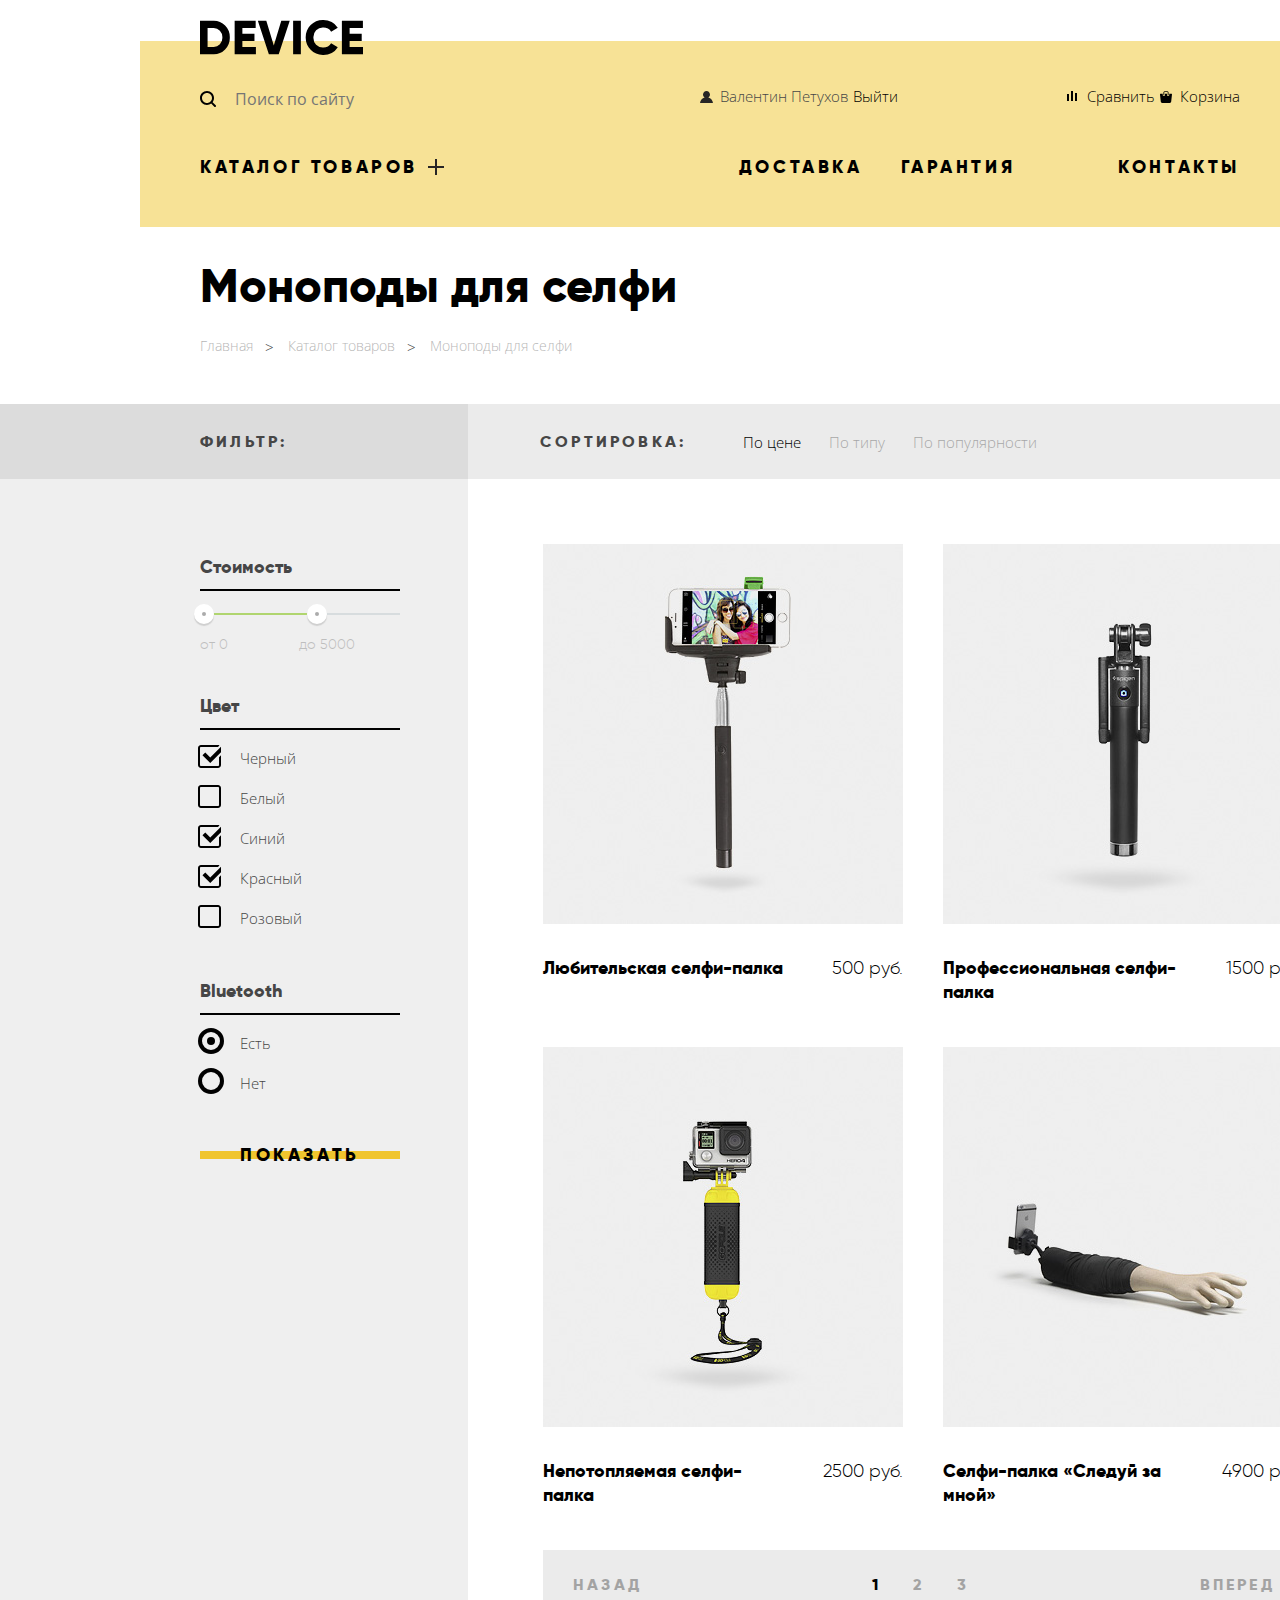
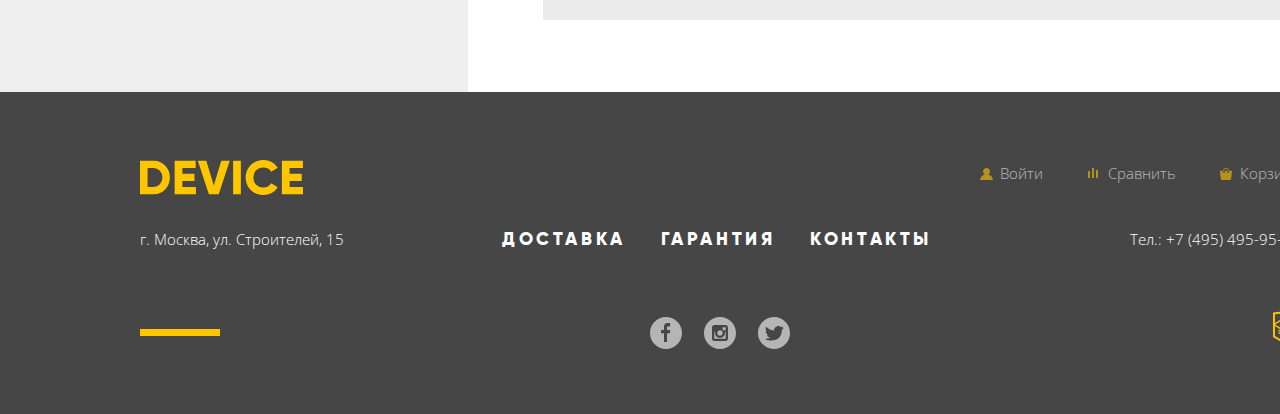
==== commit 3d965e42: "Все сразу" ====
--- a/monopods.html
+++ b/monopods.html
@@ -6,6 +6,7 @@
   <link href="https://fonts.googleapis.com/css?family=Open+Sans:300&amp;subset=cyrillic" rel="stylesheet">
   <link rel="stylesheet" href="css/normalize.css">
   <link rel="stylesheet" href="css/style.css">
+  <link rel="stylesheet" href="css/style.min.css">
 </head>
 <body>
   <div class="site-wrapper">
@@ -17,14 +18,12 @@
       </div>
       <nav class="main-navigation">
         <ul class="user-navigation">
-          <li><a class="search" href="#">Поиск по сайту</a>
-            <section class="modal modal-search">
-              <form action="https://echo.htmlacademy.ru" method="get">
-                <label for="search">Поиск по сайту</label>
-                <input type="text" name="search" id="search">
-                <button class="button" type="submit">Найти</button>
-              </form>
-            </section>
+          <li>
+            <form class="search" action="https://echo.htmlacademy.ru" method="get">
+              <label class="visually-hidden" for="search">Поиск по сайту</label>
+              <input type="text" name="search" id="search" placeholder="Поиск по сайту">
+              <button class="search-button" type="submit">Найти</button>
+            </form>
           </li>
           <li><span class="login-link">Валентин Петухов</span><a class="login-exit" href="#">Выйти</a></li>
           <li><a class="compare" href="#">Сравнить</a></li>
@@ -33,13 +32,17 @@
         <ul class="site-navigation">
           <li class="first-level-menu"><a href="#">Каталог товаров</a>
             <div class="wrapper">
-              <ul class="site-navigation-submenu">
+              <ul class="submenu-list">
                 <li class="submenu-item"><a href="#">Виртуальная реальность</a></li>
+                <li class="submenu-item"><a href="monopods.html">Моноподы для селфи</a></li>
+                <li class="submenu-item"><a href="#">Экшн-камеры</a></li>
+              </ul>
+              <ul class="submenu-list">
                 <li class="submenu-item"><a href="#">Фитнес-браслеты</a></li>
+                <li class="submenu-item"><a href="#">Умные часы</a></li>
+              </ul>
+              <ul class="submenu-list">
                 <li class="submenu-item"><a href="#">Квадрокоптеры</a></li>
-                <li class="submenu-item"><a href="monopods.html">Моноподы для селфи</a></li>
-                <li class="submenu-item"><a href="#">Умные часы</a></li>
-                <li class="submenu-item"><a href="#">Экшн-камеры</a></li>
               </ul>
             </div>
           </li>
@@ -52,115 +55,143 @@
     <main>
       <h1>Моноподы для селфи</h1>
       <ul class="breadcrumbs">
-        <li><a href="index.html">Главная</a> &gt; </li>
-        <li><a href="#">Каталог товаров</a> &gt; </li>
+        <li><a href="index.html">Главная</a>  </li>
+        <li><a href="#">Каталог товаров</a> </li>
         <li class="breadcrumbs-current"><a>Моноподы для селфи</a></li>
       </ul>
-      <div class="wrapper">
-        <div>
-          <section class="filters">
-            <h2>Фильтр:</h2>
-            <form class="filter" action="https://echo.htmlacademy.ru" method="get" >
-              <fieldset>
-                <legend>Стоимость</legend>
-                <label class="min-price">от
-                  <input type="number" name="min-price" value="0" placeholder="0">
-                </label>
-                <label class="max-price">до
-                  <input type="number" name="max-price" value="5000" placeholder="5000">
-                </label>
-              </fieldset>
-              <fieldset>
-                <legend>Цвет</legend>
-                <ul>
-                  <li>
-                    <input class="filter-input filter-input-checkbox" type="checkbox" name="black" id="filter-black">
-                    <label for="filter-black">Черный</label>
-                  </li>
-                  <li>
-                    <input class="filter-input filter-input-checkbox" type="checkbox" name="white" id="filter-white">
-                    <label for="filter-white">Белый</label>
-                  </li>
-                  <li>
-                    <input class="filter-input filter-input-checkbox" type="checkbox" name="blue" id="filter-blue">
-                    <label for="filter-blue">Синий</label>
-                  </li>
-                  <li>
-                    <input class="filter-input filter-input-checkbox" type="checkbox" name="red" id="filter-red">
-                    <label for="filter-red">Красный</label>
-                  </li>
-                  <li>
-                    <input class="filter-input filter-input-checkbox" type="checkbox" name="pink" id="filter-pink">
-                    <label for="filter-pink">Розовый</label>
-                  </li>
-                </ul>
-              </fieldset>
-              <fieldset>
-                <legend>Bluetooth</legend>
-                <ul>
-                  <li>
-                    <input class="filter-input filter-input-radio" id="bluetooth-exists" type="radio" name="filter-bluetooth"  value="есть">
-                    <label for="bluetooth-exists">Есть</label>
-                  </li>
-                  <li>
-                    <input class="filter-input filter-input-radio" type="radio" name="filter-bluetooth" id="bluetooth-not-exist" value="нет">
-                    <label for="bluetooth-not-exist">Нет</label>
-                  </li>
-                </ul>
-              </fieldset>
-            </form>
-          </section>
+      <div class="inner-wrapper">
+        <section class="filters">
+          <h2>Фильтр:</h2>
+          <form class="filter" action="https://echo.htmlacademy.ru" method="get" >
+            <fieldset>
+              <legend>Стоимость</legend>
+              <div class="range-filter">
+                <div class="range-controls">
+                  <div class="scale">
+                    <div class="bar"></div>
+                  </div>
+                  <div class="toggle toggle-min"></div>
+                  <div class="toggle toggle-max"></div>
+                </div>
+                <div class="price-controls">
+                  <label class="min-price">от <input name="min-price" type="text" value="0"></label>
+                  <label class="max-price">до <input name="max-price" type="text" value="5000"></label>
+                </div>
+              </div>
+            </fieldset>
+            <fieldset>
+              <legend>Цвет</legend>
+              <ul>
+                <li class="filter-option">
+                  <input class="visually-hidden filter-input filter-input-checkbox" type="checkbox" name="black" id="filter-black" checked>
+                  <label for="filter-black">Черный</label>
+                </li>
+                <li class="filter-option">
+                  <input class="visually-hidden filter-input filter-input-checkbox" type="checkbox" name="white" id="filter-white">
+                  <label for="filter-white">Белый</label>
+                </li>
+                <li class="filter-option">
+                  <input class="visually-hidden filter-input filter-input-checkbox" type="checkbox" name="blue" id="filter-blue" checked>
+                  <label for="filter-blue">Синий</label>
+                </li>
+                <li class="filter-option">
+                  <input class="visually-hidden filter-input filter-input-checkbox" type="checkbox" name="red" id="filter-red" checked>
+                  <label for="filter-red">Красный</label>
+                </li>
+                <li class="filter-option">
+                  <input class="visually-hidden filter-input filter-input-checkbox" type="checkbox" name="pink" id="filter-pink">
+                  <label for="filter-pink">Розовый</label>
+                </li>
+              </ul>
+            </fieldset>
+            <fieldset>
+              <legend>Bluetooth</legend>
+              <ul>
+                <li class="filter-option">
+                  <input class="visually-hidden filter-input filter-input-radio" id="bluetooth-exists" type="radio" name="filter-bluetooth"  value="есть" checked>
+                  <label for="bluetooth-exists">Есть</label>
+                </li>
+                <li class="filter-option">
+                  <input class="visually-hidden filter-input filter-input-radio" type="radio" name="filter-bluetooth" id="bluetooth-not-exist" value="нет">
+                  <label for="bluetooth-not-exist">Нет</label>
+                </li>
+              </ul>
+            </fieldset>
+            <button class="button" type="submit">Показать</button>
+          </form>
+        </section>
+        <div class="inner-wrapper-main">
           <section class="sort">
             <h2>Сортировка:</h2>
-            <ul>
-              <li class="sort-current"><a href="#">По цене</a></li>
+            <ul class="sort-list">
+              <li><a class="sort-current" href="#">По цене</a></li>
               <li><a href="#">По типу</a></li>
               <li><a href="#">По популярности</a></li>
             </ul>
           </section>
-        </div>
-        <div>
-          <section class="catalog">
+          <section class="product">
             <h2 class="visually-hidden">Каталог товаров</h2>
-            <ul class="catalog-list">
-              <li class="catalog-item">
-                <h3>Любительская селфи-палка</h3>
-                <p class="price">500 руб.</p>
-                <p class="catalog-item-image">
+            <ul class="product-list">
+              <li class="product-item">
+                <div>
+                  <h3>Любительская селфи-палка</h3>
+                  <p class="price">500 руб.</p>
+                </div>
+                <p class="product-item-image">
                   <img src="img/product-1.jpg" width="360" height="380" alt="Любительская селфи-палка">
                 </p>
-              </li>
-              <li class="catalog-item">
-                <h3>Профессиональная селфи-палка</h3>
-                <p class="price">1500 руб.</p>
-                <p class="catalog-item-image">
+                <div class="product-item-hover">
+                  <a class="button" href="#">В корзину</a>
+                  <a class="compare" href="#">Добавить к сравнению</a>
+                </div>
+              </li>
+              <li class="product-item">
+                <div>
+                  <h3>Профессиональная селфи-палка</h3>
+                  <p class="price">1500 руб.</p>
+                </div>
+                <p class="product-item-image">
                   <img src="img/product-2.jpg" width="360" height="380" alt="Профессиональная селфи-палка">
                 </p>
-              </li>
-              <li class="catalog-item">
-                <h3>Непотопляемая селфи-палка</h3>
-                <p class="price">2500 руб.</p>
-                <p class="catalog-item-image">
+                <div class="product-item-hover">
+                  <a class="button" href="#">В корзину</a>
+                  <a class="compare" href="#">Добавить к сравнению</a>
+                </div>
+              </li>
+              <li class="product-item">
+                <div>
+                  <h3>Непотопляемая селфи-палка</h3>
+                  <p class="price">2500 руб.</p>
+                </div>
+                <p class="product-item-image">
                   <img src="img/product-3.jpg" width="360" height="380" alt="Непотопляемая селфи-палка">
                 </p>
-              </li>
-              <li class="catalog-item">
-                <h3>Селфи-палка «Следуй за мной»</h3>
-                <p class="price">4900 руб.</p>
-                <p class="catalog-item-image">
+                <div class="product-item-hover">
+                  <a class="button" href="#">В корзину</a>
+                  <a class="compare" href="#">Добавить к сравнению</a>
+                </div>
+              </li>
+              <li class="product-item">
+                <div>
+                  <h3>Селфи-палка «Следуй за мной»</h3>
+                  <p class="price">4900 руб.</p>
+                </div>
+                <p class="product-item-image">
                   <img src="img/product-4.jpg" width="360" height="380" alt="Селфи-палка «Следуй за мной»">
                 </p>
-              </li>
-            </ul>
-            <div class="pagination-wrapper">
-              <ul class="pagination-list">
-                <li class="pagination-item"><a href="#">Назад</a></li>
-                <li class="pagination-item pagination-item-current"><a>1</a></li>
-                <li class="pagination-item"><a href="#">2</a></li>
-                <li class="pagination-item"><a href="#">3</a></li>
-                <li class="pagination-item"><a href="#">Вперед</a></li>
-              </ul>
-            </div>
+                <div class="product-item-hover">
+                  <a class="button" href="#">В корзину</a>
+                  <a class="compare" href="#">Добавить к сравнению</a>
+                </div>
+              </li>
+            </ul>
+            <ul class="pagination-list">
+              <li class="pagination-item pagination-item-back"><a href="#">Назад</a></li>
+              <li class="pagination-item pagination-item-current"><a>1</a></li>
+              <li class="pagination-item"><a href="#">2</a></li>
+              <li class="pagination-item"><a href="#">3</a></li>
+              <li class="pagination-item pagination-item-forward"><a href="#">Вперед</a></li>
+            </ul>
           </section>
         </div>
       </div>
--- a/css/style.css
+++ b/css/style.css
@@ -50,6 +50,19 @@
     overflow: hidden;
 }
 
+.site-wrapper h1 {
+    margin: 0;
+    margin-top: 35px;
+    margin-bottom: 20px;
+    padding: 0;
+    padding-left: 200px;
+    font-family: "gilroyextrabold", "Arial", sans-serif;
+    font-size: 47px;
+    font-weight: 400;
+    line-height: 48px;
+    color: #000000;
+}
+
 .main-header .logo {
     margin: 0;
     margin-bottom: 17px;
@@ -68,11 +81,18 @@
 
 .main-header {
     min-height: 227px;
+    -webkit-box-sizing: border-box;
     box-sizing: border-box;
     padding-top: 20px;
     padding-left: 60px;
     padding-right: 60px;
 
+    background-image: -webkit-gradient(linear, left top, left bottom, color-stop(18%, #ffffff), color-stop(18%, #f7e296), to(#f7e296));
+
+    background-image: -webkit-linear-gradient(top, #ffffff 18%, #f7e296 18%, #f7e296 100%);
+
+    background-image: -o-linear-gradient(top, #ffffff 18%, #f7e296 18%, #f7e296 100%);
+
     background-image: linear-gradient(to bottom, #ffffff 18%, #f7e296 18%, #f7e296 100%);
 }
 
@@ -86,14 +106,14 @@
 }
 
 .user-navigation {
-    list-style: none;
-}
-
-.user-navigation {
-    display: flex;
+    display: -webkit-box;
+    display: -ms-flexbox;
+    display: flex;
+    -webkit-box-pack: justify;
+    -ms-flex-pack: justify;
     justify-content: space-between;
     margin: 0;
-    margin-bottom: 38px;
+    margin-bottom: 20px;
     padding: 0;
 
     list-style: none;
@@ -106,20 +126,13 @@
     color: #000000;
 }
 
-.user-navigation .search:hover,
 .user-navigation a:hover {
     opacity: 0.6;
 }
 
-.user-navigation .search,
 .user-navigation a:focus,
 .user-navigation a:active {
     opacity: 0.3;
-}
-
-.user-navigation .search:focus,
-.user-navigation .search:active {
-    opacity: 1;
 }
 
 .user-navigation .login-link,
@@ -177,8 +190,8 @@
     content: "";
 
     position: absolute;
-    top: 5px;
-    left: 2px;
+    top: 10px;
+    left: 0;
 
     width: 16px;
     height: 16px;
@@ -188,47 +201,35 @@
     background-position: 0 0;
 }
 
-.modal {
-    z-index: 29;
-
-    position: absolute;
-    left: 0;
-    top: 20px;
-
-    background-color: #f8f7f4;
-    border-radius: 5px;
-}
 
 .user-navigation .search {
     position: relative;
     margin: 0;
     padding: 0;
-    padding-left: 37px;
 }
 
 .user-navigation .compare {
     margin: 0;
-    margin-left: 230px;
+    margin-left: 165px;
     padding: 0;
 }
 
 .user-navigation .login-link {
     margin: 0;
-    margin-left: 413px;
+    margin-right: 5px;
+    padding: 0;
+}
+
+.user-navigation .search {
+    margin: 0;
+    margin-right: 55px;
     padding: 0;
 }
 
 .user-navigation .shopping-cart {
     margin: 0;
-    margin-left: 60px;
-    padding: 0;
-}
-
-.user-navigation .modal-search {
-    display: none;
-    width: 340px;
-    margin: 0;
-    padding: 20px 15px;
+    margin-left: 0;
+    padding: 0;
 }
 
 .search:hover .modal-search {
@@ -236,8 +237,13 @@
 }
 
 .site-navigation {
-    display: flex;
+    display: -webkit-box;
+    display: -ms-flexbox;
+    display: flex;
+    -webkit-box-pack: justify;
+    -ms-flex-pack: justify;
     justify-content: space-between;
+    -ms-flex-wrap: wrap;
     flex-wrap: wrap;
     margin: 0;
     padding: 0;
@@ -286,53 +292,43 @@
     background-position: 0 0;
 }
 
-/* Стили для submenu --  Начало*/
 .first-level-menu .wrapper {
     position: absolute;
     left: -60px;
-    top: 0;
-
+    top: 30px;
+
+    display: none;
     width: 1160px;
-    margin: 0;
-    padding: 0;
-    padding-top: 50px;
-
-    display: none;
+    min-height: 158px;
+    margin: 0;
+    padding: 0;
+
+    background-color: #f7e296;
 }
 
 .first-level-menu:hover .wrapper {
     z-index: 1000;
 
-    display: block;
-
+    display: -webkit-box;
+
+    display: -ms-flexbox;
+
+    display: flex;
+    -webkit-box-pack: start;
+    -ms-flex-pack: start;
+    justify-content: flex-start;
+    -ms-flex-wrap: wrap;
+    flex-wrap: wrap;
 }
 
 .submenu-list {
-    display: flex;
-    flex-direction: column;
-    justify-content: flex-start;
-    flex-wrap: wrap;
-    align-content: flex-start;
-    max-height: 140px;
-    width: 1100px;
-    margin: 0;
-    padding: 0;
+    margin: 0;
+    padding: 0;
+    padding-top: 25px;
     padding-left: 60px;
     padding-bottom: 20px;
 
     list-style: none;
-
-    background-color: #f7e296;
-}
-
-.submenu-item:nth-child(5) {
-    padding-bottom: 40px;
-}
-
-.submenu-item {
-    margin: 0;
-    padding: 0;
-    padding-right: 75px;
 }
 
 .submenu-item a {
@@ -346,8 +342,6 @@
     color: #000000;
 }
 
-/* Стили для submenu --  Конец*/
-
 .site-navigation .contacts {
     margin: 0;
     margin-left: 100px;
@@ -362,46 +356,270 @@
     margin-left: 318px;
 }
 
+.breadcrumbs {
+    display: -webkit-box;
+    display: -ms-flexbox;
+    display: flex;
+    -ms-flex-wrap: wrap;
+    flex-wrap: wrap;
+    margin: 0;
+    margin-bottom: 44px;
+    padding: 0;
+    padding-left: 200px;
+    list-style: none;
+}
+
+.breadcrumbs li {
+    position: relative;
+
+    margin: 0;
+    padding: 0;
+    padding-right: 35px;
+}
+
+.breadcrumbs li::after {
+    content: ">";
+
+    position: absolute;
+    top: 2px;
+    right: 14px;
+}
+
+.breadcrumbs li:last-child::after {
+    content: "";
+}
+
+.breadcrumbs a {
+    font-family: "Open Sans", "Arial", sans-serif;
+    font-size: 14px;
+    line-height: 24px;
+    color: #000000;
+
+    opacity: 0.3;
+}
+
+.breadcrumbs a:hover,
+.breadcrumbs a:focus {
+    opacity: 0.6;
+}
+
+.breadcrumbs a:active {
+    opacity: 0.1;
+}
+
+.product-list {
+    display: -webkit-box;
+    display: -ms-flexbox;
+    display: flex;
+    -ms-flex-wrap: wrap;
+    flex-wrap: wrap;
+    -webkit-box-pack: justify;
+    -ms-flex-pack: justify;
+    justify-content: space-between;
+    width: 760px;
+    margin: 0;
+    margin-left: 75px;
+
+    padding: 0;
+}
+
+.product-item {
+    position: relative;
+    display: -webkit-box;
+    display: -ms-flexbox;
+    display: flex;
+    -webkit-box-orient: vertical;
+    -webkit-box-direction: reverse;
+    -ms-flex-direction: column-reverse;
+    flex-direction: column-reverse;
+    -ms-flex-wrap: wrap;
+    flex-wrap: wrap;
+    -webkit-box-pack: end;
+    -ms-flex-pack: end;
+    justify-content: flex-end;
+    width: 360px;
+    min-height: 465px;
+    margin: 0;
+    padding: 0;
+
+    list-style: none;
+}
+
+.product-item:hover .product-item-hover {
+    display: -webkit-box;
+    display: -ms-flexbox;
+    display: flex;
+    -ms-flex-wrap: wrap;
+    flex-wrap: wrap;
+    -webkit-box-align: center;
+    -ms-flex-align: center;
+    align-items: center;
+    -webkit-box-pack: center;
+    -ms-flex-pack: center;
+    justify-content: center;
+    -webkit-box-orient: vertical;
+    -webkit-box-direction: normal;
+    -ms-flex-direction: column;
+    flex-direction: column;
+}
+
+.product-item .product-item-hover {
+    position: absolute;
+    top: 0;
+    left: 0;
+
+    display: none;
+    width: 360px;
+    min-height: 320px;
+    margin: 0;
+    padding: 0;
+    padding-top: 60px;
+
+    background-color: rgba(238, 238, 238, 0.7);
+}
+
+.product-item-hover .compare {
+    color: rgba(0,0,0, 0.5);
+}
+
+.product-item-hover .compare:hover,
+.product-item-hover .compare:focus {
+    color: #000000;
+}
+
+.product-item-hover .compare:active {
+    color: rgba(0,0,0, 0.2);
+}
+
+.product-item-hover .button {
+    vertical-align: middle;
+    width: 200px;
+    margin: 0;
+    margin-bottom: 30px;
+    padding: 0;
+    padding-top: 8px;
+
+
+    background-image: -webkit-linear-gradient(top, rgba(255, 255, 255, 0) 17px, #f0c52e 17px, #f0c52e 25px,  rgba(255, 255, 255, 0) 25px, rgba(255, 255, 255, 0) 42px);
+
+
+    background-image: -o-linear-gradient(top, rgba(255, 255, 255, 0) 17px, #f0c52e 17px, #f0c52e 25px,  rgba(255, 255, 255, 0) 25px, rgba(255, 255, 255, 0) 42px);
+
+
+    background-image: linear-gradient(to bottom, rgba(255, 255, 255, 0) 17px, #f0c52e 17px, #f0c52e 25px,  rgba(255, 255, 255, 0) 25px, rgba(255, 255, 255, 0) 42px);
+}
+
+.product-item-hover .button:hover,
+.product-item-hover .button:focus {
+    color: #000000;
+    background-color: #f0c52e;
+}
+
+.product-item-hover .button:active {
+    color: rgba(0,0,0, 0.3);
+    background-color: #f0c52e;
+}
+
+.product-item div {
+    display: -webkit-box;
+    display: -ms-flexbox;
+    display: flex;
+    -webkit-box-orient: horizontal;
+    -webkit-box-direction: normal;
+    -ms-flex-direction: row;
+    flex-direction: row;
+    -webkit-box-pack: justify;
+    -ms-flex-pack: justify;
+    justify-content: space-between;
+    margin-bottom: 43px;
+}
+
+.product-item p,
+.product-item h3 {
+    margin: 0;
+    padding: 0;
+
+    font-family: "gilroylight", "Arial", sans-serif;
+    font-size: 18px;
+    line-height: 24px;
+    color: #000000;
+}
+
+.product-item h3 {
+    width: 245px;
+    margin: 0;
+    padding: 0;
+
+    font-family: "gilroyextrabold", "Arial", sans-serif;
+}
+
+.product-item-image img {
+    margin-bottom: 26px;
+}
+
 .catalog-list {
-    display: flex;
+    display: -webkit-box;
+    display: -ms-flexbox;
+    display: flex;
+    -ms-flex-wrap: wrap;
     flex-wrap: wrap;
+    -webkit-box-pack: justify;
+    -ms-flex-pack: justify;
     justify-content: space-between;
-    margin: 0;
-    margin-bottom: 80px;
-    padding: 0;
-
+    width: 1160px;
+    margin: 0;
+    margin-bottom: 10px;
+    padding: 0;
+}
+
+.catalog-item {
+    margin: 0;
+    padding: 0;
+    width: 160px;
     list-style: none;
 }
 
-.catalog-item {
-    width: 160px;
-}
-
-.catalog-item p {
+.catalog-item a {
+    margin: 0;
+    padding: 0;
+
     font-family: "gilroyextrabold", "Arial", sans-serif;
     font-size: 18px;
-    font-weight: 400;
     line-height: 24px;
     color: #000000;
 }
 
-.catalog-item a:focus,
-.catalog-item a:active {
+.catalog-item p {
+    margin: 0;
+    padding: 0;
+}
+
+.catalog-item a:active p {
     opacity: 0.3;
 }
 
 .catalog-item-img {
-    display: flex;
+    display: -webkit-box;
+    display: -ms-flexbox;
+    display: flex;
+    -webkit-box-pack: center;
+    -ms-flex-pack: center;
     justify-content: center;
+    -webkit-box-align: center;
+    -ms-flex-align: center;
     align-items: center;
     margin: 0;
     margin-bottom: 33px;
     padding: 0;
     width: 160px;
     height: 160px;
-    text-align: center;
 
     background-color: #f7e296;
+}
+
+.catalog-item:nth-child(2) img {
+    -ms-flex-item-align: end;
+    align-self: flex-end;
 }
 
 .catalog-item a:hover .catalog-item-img {
@@ -414,50 +632,19 @@
     opacity: 0.3;
 }
 
-/* Слайдер с услугами -- Начало*/
-.services {
-    background-image: linear-gradient(to bottom, #ffffff 170px, #e5e5e5 170px, #e5e5e5 460px);
-}
-
-/*.services .container {*/
-    /*display: flex;*/
-    /*justify-content: center;*/
-/*}*/
-
-/*.services-list {*/
-    /*width: 280px;*/
-    /*list-style: none;*/
-/*}*/
-
-/*.services-slider-list {*/
-    /*list-style: none;*/
-/*}*/
-
-/*.services-slider-list h3 {*/
-    /*font-family: "gilroyextrabold", "Arial", sans-serif;*/
-    /*font-size: 47px;*/
-    /*font-weight: 400;*/
-    /*line-height: 48px;*/
-    /*color: #000000;*/
-/*}*/
-
-/*.services-slider-list p {*/
-    /*font-size: 15px;*/
-    /*font-weight: 300;*/
-    /*line-height: 30px;*/
-    /*color: #464646;*/
-/*}*/
-
-/* Слайдер с услугами -- Конец*/
-
 .partner-list {
-    display: flex;
+    display: -webkit-box;
+    display: -ms-flexbox;
+    display: flex;
+    -webkit-box-pack: justify;
+    -ms-flex-pack: justify;
     justify-content: space-between;
+    -ms-flex-wrap: wrap;
     flex-wrap: wrap;
     margin: 0;
     margin-bottom: 98px;
     padding: 0;
-    
+
     list-style: none;
 }
 
@@ -495,7 +682,11 @@
 }
 
 .wrapper {
-    display: flex;
+    display: -webkit-box;
+    display: -ms-flexbox;
+    display: flex;
+    -webkit-box-pack: justify;
+    -ms-flex-pack: justify;
     justify-content: space-between;
 }
 
@@ -557,24 +748,41 @@
 
 .about-company .button,
 .contacts .button {
-    margin: 0;
-    margin-bottom: 88px;
-    padding: 0;
+    min-height: 32px;
+    margin: 0;
+    margin-bottom: 83px;
+    padding: 0;
+    padding-top: 8px;
     width: 260px;
 }
 
+.about-company .button:hover,
+.about-company .button:focus,
+.contacts .button:hover,
+.contacts .button:focus {
+    color: #000000;
+
+    background-color: #f0c52e;
+}
+
+.about-company .button:active,
+.contacts .button:active {
+    color: rgba(0, 0, 0, 0.6);
+
+    background-color: #f0c52e;
+}
+
 .contacts .map {
     margin: 0;
     margin-top: 40px;
-    margin-bottom: 68px;
-    padding: 0;
-}
-
-.about-company ul
-{
+    margin-bottom: 59px;
+    padding: 0;
+}
+
+.about-company ul {
     margin: 0;
     margin-top: 70px;
-    margin-bottom: 70px;
+    margin-bottom: 60px;
     padding: 0;
 }
 
@@ -587,6 +795,7 @@
 
 .button {
     display: block;
+    min-height: 32px;
 
     font-family: "gilroyextrabold", "Arial", sans-serif;
     font-size: 18px;
@@ -597,7 +806,10 @@
     letter-spacing: 0.2em;
     text-align: center;
 
-    background-image: linear-gradient(to bottom, #ffffff 35%, #f0c52e 35%, #f0c52e 60%,  #ffffff 60%, #ffffff 100%);
+    border: none;
+    background-image: -webkit-linear-gradient(top, rgba(255, 255, 255, 0) 16px, #f0c52e 16px, #f0c52e 24px,  rgba(255, 255, 255, 0) 24px, rgba(255, 255, 255, 0) 40px);
+    background-image: -o-linear-gradient(top, rgba(255, 255, 255, 0) 16px, #f0c52e 16px, #f0c52e 24px,  rgba(255, 255, 255, 0) 24px, rgba(255, 255, 255, 0) 40px);
+    background-image: linear-gradient(to bottom, rgba(255, 255, 255, 0) 16px, #f0c52e 16px, #f0c52e 24px,  rgba(255, 255, 255, 0) 24px, rgba(255, 255, 255, 0) 40px);
 }
 
 .button:hover {
@@ -627,8 +839,14 @@
 .main-footer  .wrapper-bottom {
     margin: 0;
     padding: 0;
-    display: flex;
+    display: -webkit-box;
+    display: -ms-flexbox;
+    display: flex;
+    -webkit-box-pack: justify;
+    -ms-flex-pack: justify;
     justify-content: space-between;
+    -webkit-box-align: center;
+    -ms-flex-align: center;
     align-items: center;
 }
 
@@ -639,7 +857,7 @@
 
 
 .footer-logo:hover,
-.footer-copyright-logo:hover{
+.footer-copyright-logo:hover {
     opacity: 0.6;
 }
 
@@ -651,9 +869,16 @@
 }
 
 .secondary-user-navigation {
-    display: flex;
+    display: -webkit-box;
+    display: -ms-flexbox;
+    display: flex;
+    -ms-flex-wrap: wrap;
     flex-wrap: wrap;
+    -webkit-box-pack: justify;
+    -ms-flex-pack: justify;
     justify-content: space-between;
+    -webkit-box-align: start;
+    -ms-flex-align: start;
     align-items: flex-start;
     margin: 0;
     margin-bottom: 18px;
@@ -730,10 +955,14 @@
     background-position: 0 0;
 }
 
-
 .secondary-site-navigation {
-    display: flex;
+    display: -webkit-box;
+    display: -ms-flexbox;
+    display: flex;
+    -ms-flex-wrap: wrap;
     flex-wrap: wrap;
+    -webkit-box-pack: justify;
+    -ms-flex-pack: justify;
     justify-content: space-between;
     margin-right: 40px;
     padding-right: 5px;
@@ -793,15 +1022,26 @@
 }
 
 .footer-social ul {
-    display: flex;
+    display: -webkit-box;
+    display: -ms-flexbox;
+    display: flex;
+    -ms-flex-wrap: wrap;
     flex-wrap: wrap;
+    -webkit-box-pack: justify;
+    -ms-flex-pack: justify;
     justify-content: space-between;
     width: 140px;
 }
 
 .social-button {
-    display: flex;
+    display: -webkit-box;
+    display: -ms-flexbox;
+    display: flex;
+    -webkit-box-align: center;
+    -ms-flex-align: center;
     align-items: center;
+    -webkit-box-pack: center;
+    -ms-flex-pack: center;
     justify-content: center;
     width: 32px;
     height: 32px;
@@ -838,35 +1078,26 @@
     display: none;
 }
 
-.inner-wrapper {
-    width: 1440px;
-    margin: 0 auto;
-    padding: 0;
-}
-
-.inner-wrapper .wrapper {
-    display: flex;
-    justify-content: space-between;
-    align-items: stretch;
-
-    background-image: linear-gradient(to right, #eeeeee 30%, #ffffff 30%, #ffffff 100%);
-
-}
-
-/* Стили для слайдера Популярные товары -- Начало*/
 .slider {
     position: relative;
 
-    min-height: 600px;
+    min-height: 593px;
 }
 
 .slider .container {
     z-index: 1;
-    background-image: linear-gradient(to bottom, #f7e296 20%, #ffffff 20%, #ffffff 100%);
+    background-image: -webkit-linear-gradient(top, #f7e296 112px, #ffffff 112px, #ffffff 600px);
+    background-image: -o-linear-gradient(top, #f7e296 112px, #ffffff 112px, #ffffff 600px);
+    background-image: linear-gradient(to bottom, #f7e296 112px, #ffffff 112px, #ffffff 600px);
 }
 
 .slider-list {
-    display: flex;
+    display: -webkit-box;
+    display: -ms-flexbox;
+    display: flex;
+    -webkit-box-orient: horizontal;
+    -webkit-box-direction: reverse;
+    -ms-flex-direction: row-reverse;
     flex-direction: row-reverse;
     margin: 0;
     padding: 0;
@@ -916,21 +1147,79 @@
 }
 
 #product-1:checked ~ .slider-list .slider-item:nth-child(1) {
-    display: flex;
+    position: relative;
+    display: -webkit-box;
+    display: -ms-flexbox;
+    display: flex;
+    -webkit-box-orient: horizontal;
+    -webkit-box-direction: reverse;
+    -ms-flex-direction: row-reverse;
     flex-direction: row-reverse;
+    -webkit-box-pack: justify;
+    -ms-flex-pack: justify;
     justify-content: space-between;
 }
 
+#product-1:checked ~ .slider-list .slider-item:nth-child(1) h3::after {
+    content: "01";
+    position: absolute;
+    top: -13px;
+    right: -11px;
+
+    font-family: "gilroyextrabold", "Arial", sans-serif;
+    font-size: 180px;
+    line-height: 180px;
+    color: #ffffff;
+}
+
 #product-2:checked ~ .slider-list .slider-item:nth-child(2) {
-    display: flex;
+    display: -webkit-box;
+    display: -ms-flexbox;
+    display: flex;
+    -webkit-box-orient: horizontal;
+    -webkit-box-direction: reverse;
+    -ms-flex-direction: row-reverse;
     flex-direction: row-reverse;
+    -webkit-box-pack: justify;
+    -ms-flex-pack: justify;
     justify-content: space-between;
 }
 
+#product-2:checked ~ .slider-list .slider-item:nth-child(2) h3::after {
+    content: "02";
+    position: absolute;
+    top: -13px;
+    right: -11px;
+
+    font-family: "gilroyextrabold", "Arial", sans-serif;
+    font-size: 180px;
+    line-height: 180px;
+    color: #ffffff;
+}
+
 #product-3:checked ~ .slider-list .slider-item:nth-child(3) {
-    display: flex;
+    display: -webkit-box;
+    display: -ms-flexbox;
+    display: flex;
+    -webkit-box-orient: horizontal;
+    -webkit-box-direction: reverse;
+    -ms-flex-direction: row-reverse;
     flex-direction: row-reverse;
+    -webkit-box-pack: justify;
+    -ms-flex-pack: justify;
     justify-content: space-between;
+}
+
+#product-3:checked ~ .slider-list .slider-item:nth-child(3) h3::after {
+    content: "03";
+    position: absolute;
+    top: -13px;
+    right: -11px;
+
+    font-family: "gilroyextrabold", "Arial", sans-serif;
+    font-size: 180px;
+    line-height: 180px;
+    color: #ffffff;
 }
 
 #product-1:checked ~ .slider-controls .slider-controls-item--1::before,
@@ -951,7 +1240,6 @@
     border-radius: 50%;
 }
 
-
 .slider-item {
     display: none;
     width: 100%;
@@ -964,7 +1252,11 @@
 }
 
 .slider-item .slider-item-image {
-    display: flex;
+    display: -webkit-box;
+    display: -ms-flexbox;
+    display: flex;
+    -webkit-box-pack: center;
+    -ms-flex-pack: center;
     justify-content: center;
     width: 570px;
     margin: 0;
@@ -972,6 +1264,7 @@
 }
 
 .slider-item .slider-item-content {
+    position: relative;
     width: 500px;
     margin: 0;
     padding: 0;
@@ -980,6 +1273,19 @@
     margin-right: 60px;
 }
 
+.slider-item .slider-item-content::after {
+    content: "";
+
+    position: absolute;
+    top: 38px;
+    left: 10px;
+
+    width: 100px;
+    height: 7px;
+
+    background-color: #ffffff;
+}
+
 .slider-item h3 {
     max-width: 395px;
     min-height: 110px;
@@ -995,14 +1301,28 @@
     max-width: 460px;
     min-height: 90px;
     margin: 0;
-    margin-bottom: 22px;
+    margin-bottom: 13px;
 }
 
 .slider-item-button {
     width: 220px;
     margin: 0;
-    margin-bottom: 55px;
-    padding: 0;
+    margin-bottom: 45px;
+    padding: 0;
+    padding-top: 8px;
+}
+
+.slider-item-button:hover,
+.slider-item-button:focus {
+    color: #000000;
+
+    background-color: #f0c52e;
+}
+
+.slider-item-button:active {
+    color: rgba(0, 0, 0, 0.6);
+
+    background-color: #f0c52e;
 }
 
 .slider table,
@@ -1031,4 +1351,637 @@
     font-size: 13px;
     line-height: 20px;
 }
-/*Конец -- Стили для слайдера Популярные товары*/
+
+.inner-wrapper {
+    display: -webkit-box;
+    display: -ms-flexbox;
+    display: flex;
+    width: 1440px;
+    margin: 0 auto;
+    padding: 0;
+}
+
+.inner-wrapper-main {
+    display: -webkit-box;
+    display: -ms-flexbox;
+    display: flex;
+    -webkit-box-orient: vertical;
+    -webkit-box-direction: normal;
+    -ms-flex-direction: column;
+    flex-direction: column;
+    width: 976px;
+}
+
+.sort {
+    display: -webkit-box;
+    display: -ms-flexbox;
+    display: flex;
+    margin: 0;
+    margin-bottom: 65px;
+    padding: 0;
+    min-height: 75px;
+
+    background-color: #ebebeb;
+}
+
+.sort h2 {
+    margin-left: 72px;
+    margin-right: 57px;
+}
+
+.sort-list {
+    display: -webkit-box;
+    display: -ms-flexbox;
+    display: flex;
+    -ms-flex-wrap: wrap;
+    flex-wrap: wrap;
+    -ms-flex-line-pack: center;
+    align-content: center;
+    margin: 0;
+    padding: 0;
+    list-style: none;
+}
+
+.sort-list li {
+    margin-right: 28px;
+}
+
+.sort a {
+    color: #000000;
+
+    opacity: 0.3;
+}
+
+.sort a:hover,
+.sort a:focus {
+    opacity: 0.6;
+}
+
+.sort a:active {
+    opacity: 1;
+}
+
+.sort-list .sort-current {
+    color: #000000;
+    opacity: 1;
+}
+
+.inner-wrapper h2 {
+    padding-top: 13px;
+    font-family: "gilroyextrabold", "Arial", sans-serif;
+    font-size: 16px;
+    line-height: 24px;
+    text-transform: uppercase;
+    letter-spacing: 0.2em;
+}
+
+.filters {
+    padding-left: 200px;
+    background-image: -webkit-linear-gradient(top, #dcdcdc 75px, #efefef 75px, #efefef 100%);
+    background-image: -o-linear-gradient(top, #dcdcdc 75px, #efefef 75px, #efefef 100%);
+    background-image: linear-gradient(to bottom, #dcdcdc 75px, #efefef 75px, #efefef 100%);
+}
+
+.filters form {
+    margin-top: 101px;
+}
+
+.filters fieldset {
+    position: relative;
+    margin: 0;
+    margin-bottom: 30px;
+    padding: 0;
+
+    border: none;
+}
+
+.filters fieldset::before {
+    content: "";
+
+    position: absolute;
+
+    width: 200px;
+    height: 2px;
+    left: 0;
+    top: -10px;
+
+    background-color: #000000;
+}
+
+.filters legend {
+    margin-bottom: 20px;
+
+    font-family: "gilroyextrabold", "Arial", sans-serif;
+    font-size: 18px;
+    line-height: 24px;
+}
+
+.filters ul {
+    margin: 0;
+    padding: 0;
+
+    list-style: none;
+    line-height: 40px;
+}
+
+.filter-option {
+    margin-bottom: 0;
+    padding-left: 40px;
+}
+
+.filter-option label {
+    position: relative;
+
+    display: block;
+
+    cursor: pointer;
+    -webkit-user-select: none;
+    -moz-user-select: none;
+    -ms-user-select: none;
+    user-select: none;
+}
+
+.filter-input-checkbox + label::before {
+    content: "";
+    position: absolute;
+
+    width: 23px;
+    height: 23px;
+    left: -42px;
+    top: 7px;
+
+    background-image: url("../img/checkbox-off.svg");
+    background-repeat: no-repeat;
+    background-position: 0 0;
+}
+
+.filter-input-checkbox:checked + label::before {
+    content: "";
+
+    position: absolute;
+    width: 23px;
+    height: 23px;
+    left: -42px;
+    top: 7px;;
+
+    background-image: url("../img/checkbox-on.svg");
+    background-repeat: no-repeat;
+    background-position: 0 0;
+}
+
+.filter-input-checkbox:checked + label:hover::before,
+.filter-input-checkbox + label:hover::before{
+    opacity: 0.6;
+}
+
+.filter-input-checkbox:checked:disabled + label::before,
+.filter-input-checkbox:disabled + label::before{
+    opacity: 0.4;
+}
+
+.filter-input:disabled + label {
+    color: #a6a6a6;
+}
+
+.filter-input-radio + label::before {
+    content: "";
+
+    position: absolute;
+
+    width: 18px;
+    height: 18px;
+    left: -42px;
+    top: 5px;
+
+    border: 4px solid #000000;
+    border-radius: 50%;
+}
+
+.filter-input-radio:checked + label::after {
+    content: "";
+
+    position: absolute;
+    top: 14px;
+    left: -33px;
+
+    width: 8px;
+    height: 8px;
+
+    background-color: #000000;
+    border-radius: 50%;
+}
+
+.filter-input-radio:checked + label:hover::before,
+.filter-input-radio + label:hover::before,
+.filter-input-radio:checked + label:hover::after,
+.filter-input-radio + label:hover::after {
+    opacity: 0.6;
+}
+
+.filter-input-radio:checked:disabled + label::before,
+.filter-input-radio:disabled + label::before,
+.filter-input-radio:checked:disabled + label::after,
+.filter-input-radio:disabled + label::after {
+    opacity: 0.4;
+}
+
+.filters fieldset:last-of-type {
+    margin-top: 41px;
+    margin-bottom: 32px;
+}
+
+.range-filter {
+    width: 200px;
+    padding-right: 68px;
+}
+
+.range-controls {
+    position: relative;
+
+    height: 20px;
+    margin: 0;
+    padding-top: 14px;
+}
+
+.range-controls .scale {
+    height: 2px;
+
+    background: #d7dcde;
+}
+
+.range-controls .bar {
+    width: 55%;
+    height: 2px;
+
+    background: #b0d56f;
+}
+
+.range-controls .toggle {
+    position: absolute;
+    top: 5px;
+    left: 0;
+
+    width: 4px;
+    height: 4px;
+    padding: 0;
+
+    border: 8px solid #ffffff;
+    background-color: #ababab;
+    -webkit-box-shadow: 0 2px 1px 0 #cfcfcf;
+    box-shadow: 0 2px 1px 0 #cfcfcf;
+    border-radius: 50%;
+    cursor: pointer;
+}
+
+.range-controls .toggle-min {
+    left: -6px;
+}
+
+.range-controls .toggle-max {
+    left: 107px;
+}
+
+.filters .button {
+    width: 200px;
+    min-height: 40px;
+}
+
+.filters .button:hover,
+.filters .button:focus {
+    color: #000000;
+
+    background-color: #f0c52e;
+}
+
+.filters .button:active {
+    color: rgba(0, 0, 0, 0.6);
+
+    background-color: #f0c52e;
+}
+
+.price-controls {
+    font-size: 0;
+}
+
+.price-controls label {
+    display: inline-block;
+
+    font-family: "gilroylight", "Arial", sans-serif;
+    font-size: 14px;
+    line-height: 24px;
+    text-align: center;
+    color: #bebebe;
+}
+
+.price-controls input {
+    width: 40px;
+    margin: 0;
+    padding: 0;
+    margin-right: 40px;
+
+    font-family: "gilroylight", "Arial", sans-serif;
+    font-size: 14px;
+    line-height: 24px;
+    color: #bebebe;
+
+    border: none;
+    background-color: #efefef;
+}
+
+.pagination-list {
+    display: -webkit-box;
+    display: -ms-flexbox;
+    display: flex;
+    -webkit-box-pack: justify;
+    -ms-flex-pack: justify;
+    justify-content: space-between;
+    -webkit-box-align: center;
+    -ms-flex-align: center;
+    align-items: center;
+    width: 760px;
+    margin: 0;
+    margin-left: 75px;
+    margin-bottom: 72px;
+    padding: 0;
+
+    list-style: none;
+
+    background-color: #ebebeb;
+}
+
+.pagination-item a {
+    display: block;
+    vertical-align: middle;
+    padding: 23px 16px;
+
+    font-family: "gilroyextrabold", "Arial", sans-serif;
+    font-size: 16px;
+    line-height: 24px;
+    color: #000000;
+    text-transform: uppercase;
+    letter-spacing: 0.2em;
+
+    opacity: 0.3;
+}
+
+.pagination-item:first-child a {
+    margin-right: 184px;
+    padding-left: 30px;
+    padding-right: 30px;
+}
+
+.pagination-item:last-child a {
+    margin-left: 184px;
+    padding-right: 30px;
+    padding-left: 30px;
+}
+
+.pagination-item a:hover,
+.pagination-item a:focus {
+    opacity: 0.6;
+}
+
+.pagination-item a:active {
+    opacity: 1;
+}
+
+.pagination-item-back a:hover,
+.pagination-item-back a:focus,
+.pagination-item-forward a:hover,
+.pagination-item-forward a:focus{
+    background-color: #d9d9d9;
+    opacity: 1;
+}
+
+.pagination-item-back a:active,
+.pagination-item-forward a:active {
+    color: rgba(0, 0, 0, 0.3);
+}
+
+.pagination-item-current a,
+.pagination-item-current a:hover,
+.pagination-item-current a:focus,
+.pagination-item-current a:active {
+    color: #000000;
+    opacity: 1;
+}
+
+.services {
+    min-height: 460px;
+    margin-bottom: 93px;
+    background-color: black;
+    background-image: -webkit-linear-gradient(top, #ffffff 170px, #e5e5e5 170px, #e5e5e5 460px);
+    background-image: -o-linear-gradient(top, #ffffff 170px, #e5e5e5 170px, #e5e5e5 460px);
+    background-image: linear-gradient(to bottom, #ffffff 170px, #e5e5e5 170px, #e5e5e5 460px);
+}
+
+.services .container {
+    position: relative;
+
+    display: -webkit-box;
+
+    display: -ms-flexbox;
+
+    display: flex;
+    -webkit-box-pack: center;
+    -ms-flex-pack: center;
+    justify-content: center;
+}
+
+.services-slider-list {
+    width: 880px;
+}
+
+.services-slider-item {
+    display: none;
+    padding-left: 90px;
+    padding-top: 83px;
+    padding-bottom: 50px;
+
+    list-style: none;
+}
+
+.services-slider-item h3 {
+    margin-top: 46px;
+    margin-bottom: 32px;
+
+    font-family: "gilroyextrabold", "Arial", sans-serif;
+    font-size: 47px;
+    font-weight: 400;
+    line-height: 48px;
+    color: #000000;
+}
+
+.services-slider-item p {
+    display: block;
+    width: 460px;
+    margin: 0;
+    padding: 0;
+
+    font-size: 15px;
+    font-weight: 300;
+    line-height: 30px;
+    color: #464646;
+}
+
+.services-slider-item:nth-child(1) {
+    background-image: url("../img/delivery.png");
+    background-repeat: no-repeat;
+    background-position: 90% 140px;
+}
+
+.services-slider-item:nth-child(2) {
+    background-image: url("../img/warranty.png");
+    background-repeat: no-repeat;
+    background-position: 90% 120px;
+}
+
+.services-slider-item:nth-child(3) {
+    background-image: url("../img/credit.png");
+    background-repeat: no-repeat;
+    background-position: 90% 110px;
+}
+
+.services-controls {
+    display: -webkit-box;
+    display: -ms-flexbox;
+    display: flex;
+    -webkit-box-orient: vertical;
+    -webkit-box-direction: normal;
+    -ms-flex-direction: column;
+    flex-direction: column;
+    width: 280px;
+    margin: 0;
+    margin-top: 150px;
+    padding: 0;
+    list-style: none;
+}
+
+.services-controls::after {
+    content: "";
+
+    position: absolute;
+    top: 70px;
+    left: 277px;
+
+    width: 7px;
+    height: 320px;
+
+    background-color: #000000;
+}
+
+.services-controls label {
+    position: relative;
+    /*width: 280px;*/
+    /*height: 40px;*/
+    width: 160px;
+    height: 32px;
+    margin: 0;
+    margin-bottom: 25px;
+    padding: 0;
+    padding-top: 8px;
+
+    background-image: -webkit-linear-gradient(top, rgba(255, 255, 255, 0) 17px, #f0c52e 17px, #f0c52e 25px,  rgba(255, 255, 255, 0) 25px, rgba(255, 255, 255, 0) 42px);
+
+    background-image: -o-linear-gradient(top, rgba(255, 255, 255, 0) 17px, #f0c52e 17px, #f0c52e 25px,  rgba(255, 255, 255, 0) 25px, rgba(255, 255, 255, 0) 42px);
+
+    background-image: linear-gradient(to bottom, rgba(255, 255, 255, 0) 17px, #f0c52e 17px, #f0c52e 25px,  rgba(255, 255, 255, 0) 25px, rgba(255, 255, 255, 0) 42px);
+}
+
+#service-1:checked ~ .services-slider-list .services-slider-item:nth-child(1) {
+    display: block;
+}
+
+#service-2:checked ~ .services-slider-list .services-slider-item:nth-child(2) {
+    display: block;
+}
+
+#service-3:checked ~ .services-slider-list .services-slider-item:nth-child(3) {
+    display: block;
+}
+
+#service-1:checked ~ .services-controls .services-controls-item--1,
+#service-2:checked ~ .services-controls .services-controls-item--2,
+#service-3:checked ~ .services-controls .services-controls-item--3 {
+    display: block;
+    color: #f7e184;
+    background-color: black;
+    background-image: none;
+}
+
+#service-1:checked ~ .services-controls .services-controls-item--1::before,
+#service-2:checked ~ .services-controls .services-controls-item--2::before,
+#service-3:checked ~ .services-controls .services-controls-item--3::before {
+    content: "";
+
+    position: absolute;
+    top: 0;
+    left: 160px;
+
+    width: 120px;
+    height: 40px;
+
+    background-color: #000000;
+}
+
+.search {
+    display: -webkit-box;
+    display: -ms-flexbox;
+    display: flex;
+    width: 440px;
+}
+
+.search input[type="text"] {
+    -webkit-box-sizing: border-box;
+    box-sizing: border-box;
+    width: 400px;
+    padding-left: 35px;
+    padding-bottom: 17px;
+    font-family: "Open Sans", "Arial", sans-serif;
+    color: rgba(0, 0, 0, 0.3);
+
+    font-size: 16px;
+    line-height: 24px;
+    background-color: #f7e296;
+    border: none;
+    outline: none;
+}
+
+.search input[type="text"]:hover {
+    color: rgba(0, 0, 0, 0.6);
+}
+
+.search input[type="text"]:focus {
+    color: rgba(0, 0, 0, 1);
+}
+
+.search-button {
+    visibility: hidden;
+    width: 85px;
+    min-height: 51px;
+
+    font-family: "Open Sans", "Arial", sans-serif;
+    font-size: 15px;
+    font-weight: 400;
+    line-height: 30px;
+    color: #000000;
+    text-align: center;
+
+    background-color: #f7e296;
+    border: 2px solid #000000;
+}
+
+.search input:focus~.search-button{
+    visibility: visible;
+}
+
+.search input:focus~.search-button:hover {
+    color: #ffffff;
+    background-color: #000000;
+}
+
+.search-button:active {
+    visibility: visible;
+    color: rgba(255, 255, 255, 0.3);
+    background-color: #000000;
+}--- a/css/style.min.css
+++ b/css/style.min.css
@@ -0,0 +1 @@
+@font-face{font-family:"gilroyextrabold";src:url(../fonts/gilroy-extrabold-webfont.woff2) format("woff2"),url(../fonts/gilroy-extrabold-webfont.woff) format("woff");font-weight:400;font-style:normal}@font-face{font-family:"gilroylight";src:url(../fonts/gilroy-light-webfont.woff2) format("woff2"),url(../fonts/gilroy-light-webfont.woff) format("woff");font-weight:400;font-style:normal}body{margin:0;font-family:"Open Sans","Arial",sans-serif;font-size:15px;font-weight:300;line-height:30px;color:#464646;background-color:#fff}a{text-decoration:none}.visually-hidden,input[type="checkbox"].visually-hidden,input[type="radio"].visually-hidden{position:absolute;width:1px;height:1px;margin:-1px;padding:0;white-space:nowrap;border:0;-webkit-clip-path:inset(100%);clip-path:inset(100%);clip:rect(0 0 0 0);overflow:hidden}.site-wrapper h1{margin:0;margin-top:35px;margin-bottom:20px;padding:0;padding-left:200px;font-family:"gilroyextrabold","Arial",sans-serif;font-size:47px;font-weight:400;line-height:48px;color:#000}.main-header .logo{margin:0;margin-bottom:17px}.site-wrapper{width:1440px;margin:0 auto;padding:0}.container{width:1160px;margin:0 auto}.main-header{min-height:227px;-webkit-box-sizing:border-box;box-sizing:border-box;padding-top:20px;padding-left:60px;padding-right:60px;background-image:-webkit-gradient(linear,left top,left bottom,color-stop(18%,#fff),color-stop(18%,#f7e296),to(#f7e296));background-image:-webkit-linear-gradient(top,#fff 18%,#f7e296 18%,#f7e296 100%);background-image:-o-linear-gradient(top,#fff 18%,#f7e296 18%,#f7e296 100%);background-image:linear-gradient(to bottom,#fff 18%,#f7e296 18%,#f7e296 100%)}.main-header-logo:hover{opacity:.6}.main-header-logo:focus,.main-header-logo:active{opacity:.3}.user-navigation{display:-webkit-box;display:-ms-flexbox;display:flex;-webkit-box-pack:justify;-ms-flex-pack:justify;justify-content:space-between;margin:0;margin-bottom:20px;padding:0;list-style:none}.user-navigation a{font-size:15px;font-weight:300;line-height:30px;color:#000}.user-navigation a:hover{opacity:.6}.user-navigation a:focus,.user-navigation a:active{opacity:.3}.user-navigation .login-link,.user-navigation .compare,.user-navigation .shopping-cart{position:relative}.user-navigation .login-link::before{content:"";position:absolute;top:5px;left:-20px;width:13px;height:12px;background-image:url(../img/user.svg);background-repeat:no-repeat;background-position:0 0}.user-navigation .compare::before{content:"";position:absolute;top:5px;left:-20px;width:13px;height:12px;background-image:url(../img/compare.svg);background-repeat:no-repeat;background-position:0 0}.user-navigation .shopping-cart::before{content:"";position:absolute;top:5px;left:-20px;width:13px;height:12px;background-image:url(../img/cart.svg);background-repeat:no-repeat;background-position:0 0}.user-navigation .search::before{content:"";position:absolute;top:10px;left:0;width:16px;height:16px;background-image:url(../img/search.svg);background-repeat:no-repeat;background-position:0 0}.user-navigation .search{position:relative;margin:0;padding:0}.user-navigation .compare{margin:0;margin-left:165px;padding:0}.user-navigation .login-link{margin:0;margin-right:5px;padding:0}.user-navigation .search{margin:0;margin-right:55px;padding:0}.user-navigation .shopping-cart{margin:0;margin-left:0;padding:0}.search:hover .modal-search{display:block}.site-navigation{display:-webkit-box;display:-ms-flexbox;display:flex;-webkit-box-pack:justify;-ms-flex-pack:justify;justify-content:space-between;-ms-flex-wrap:wrap;flex-wrap:wrap;margin:0;padding:0;list-style:none}.site-navigation a{font-family:"gilroyextrabold","Arial",sans-serif;font-size:18px;font-weight:400;line-height:24px;color:#000;text-transform:uppercase;letter-spacing:.2em}.site-navigation a:hover{opacity:.6}.site-navigation a:focus,.site-navigation a:active{opacity:.3}.site-navigation .first-level-menu{position:relative;display:inline-block;vertical-align:middle}.first-level-menu > a:after{content:"";position:absolute;top:7px;right:-26px;width:16px;height:16px;background-image:url(../img/plus.svg);background-repeat:no-repeat;background-position:0 0}.first-level-menu .wrapper{position:absolute;left:-60px;top:30px;display:none;width:1160px;min-height:158px;margin:0;padding:0;background-color:#f7e296}.first-level-menu:hover .wrapper{z-index:1000;display:-webkit-box;display:-ms-flexbox;display:flex;-webkit-box-pack:start;-ms-flex-pack:start;justify-content:flex-start;-ms-flex-wrap:wrap;flex-wrap:wrap}.submenu-list{margin:0;padding:0;padding-top:25px;padding-left:60px;padding-bottom:20px;list-style:none}.submenu-item a{display:block;font-family:"Open Sans","Arial",sans-serif;font-size:15px;font-weight:300;line-height:36px;text-transform:none;letter-spacing:0;color:#000}.site-navigation .contacts{margin:0;margin-left:100px;padding:0}.site-navigation .warranty{margin-left:35px}.site-navigation .delivery{margin-left:318px}.breadcrumbs{display:-webkit-box;display:-ms-flexbox;display:flex;-ms-flex-wrap:wrap;flex-wrap:wrap;margin:0;margin-bottom:44px;padding:0;padding-left:200px;list-style:none}.breadcrumbs li{position:relative;margin:0;padding:0;padding-right:35px}.breadcrumbs li::after{content:">";position:absolute;top:2px;right:14px}.breadcrumbs li:last-child::after{content:""}.breadcrumbs a{font-family:"Open Sans","Arial",sans-serif;font-size:14px;line-height:24px;color:#000;opacity:.3}.breadcrumbs a:hover,.breadcrumbs a:focus{opacity:.6}.breadcrumbs a:active{opacity:.1}.product-list{display:-webkit-box;display:-ms-flexbox;display:flex;-ms-flex-wrap:wrap;flex-wrap:wrap;-webkit-box-pack:justify;-ms-flex-pack:justify;justify-content:space-between;width:760px;margin:0;margin-left:75px;padding:0}.product-item{position:relative;display:-webkit-box;display:-ms-flexbox;display:flex;-webkit-box-orient:vertical;-webkit-box-direction:reverse;-ms-flex-direction:column-reverse;flex-direction:column-reverse;-ms-flex-wrap:wrap;flex-wrap:wrap;-webkit-box-pack:end;-ms-flex-pack:end;justify-content:flex-end;width:360px;min-height:465px;margin:0;padding:0;list-style:none}.product-item:hover .product-item-hover{display:-webkit-box;display:-ms-flexbox;display:flex;-ms-flex-wrap:wrap;flex-wrap:wrap;-webkit-box-align:center;-ms-flex-align:center;align-items:center;-webkit-box-pack:center;-ms-flex-pack:center;justify-content:center;-webkit-box-orient:vertical;-webkit-box-direction:normal;-ms-flex-direction:column;flex-direction:column}.product-item .product-item-hover{position:absolute;top:0;left:0;display:none;width:360px;min-height:320px;margin:0;padding:0;padding-top:60px;background-color:rgba(238,238,238,0.7)}.product-item-hover .compare{color:rgba(0,0,0,0.5)}.product-item-hover .compare:hover,.product-item-hover .compare:focus{color:#000}.product-item-hover .compare:active{color:rgba(0,0,0,0.2)}.product-item-hover .button{vertical-align:middle;width:200px;margin:0;margin-bottom:30px;padding:0;padding-top:8px;background-image:-webkit-linear-gradient(top,rgba(255,255,255,0) 17px,#f0c52e 17px,#f0c52e 25px,rgba(255,255,255,0) 25px,rgba(255,255,255,0) 42px);background-image:-o-linear-gradient(top,rgba(255,255,255,0) 17px,#f0c52e 17px,#f0c52e 25px,rgba(255,255,255,0) 25px,rgba(255,255,255,0) 42px);background-image:linear-gradient(to bottom,rgba(255,255,255,0) 17px,#f0c52e 17px,#f0c52e 25px,rgba(255,255,255,0) 25px,rgba(255,255,255,0) 42px)}.product-item-hover .button:hover,.product-item-hover .button:focus{color:#000;background-color:#f0c52e}.product-item-hover .button:active{color:rgba(0,0,0,0.3);background-color:#f0c52e}.product-item div{display:-webkit-box;display:-ms-flexbox;display:flex;-webkit-box-orient:horizontal;-webkit-box-direction:normal;-ms-flex-direction:row;flex-direction:row;-webkit-box-pack:justify;-ms-flex-pack:justify;justify-content:space-between;margin-bottom:43px}.product-item p,.product-item h3{margin:0;padding:0;font-family:"gilroylight","Arial",sans-serif;font-size:18px;line-height:24px;color:#000}.product-item h3{width:245px;margin:0;padding:0;font-family:"gilroyextrabold","Arial",sans-serif}.product-item-image img{margin-bottom:26px}.catalog-list{display:-webkit-box;display:-ms-flexbox;display:flex;-ms-flex-wrap:wrap;flex-wrap:wrap;-webkit-box-pack:justify;-ms-flex-pack:justify;justify-content:space-between;width:1160px;margin:0;margin-bottom:10px;padding:0}.catalog-item{margin:0;padding:0;width:160px;list-style:none}.catalog-item a{margin:0;padding:0;font-family:"gilroyextrabold","Arial",sans-serif;font-size:18px;line-height:24px;color:#000}.catalog-item p{margin:0;padding:0}.catalog-item a:active p{opacity:.3}.catalog-item-img{display:-webkit-box;display:-ms-flexbox;display:flex;-webkit-box-pack:center;-ms-flex-pack:center;justify-content:center;-webkit-box-align:center;-ms-flex-align:center;align-items:center;margin:0;margin-bottom:33px;padding:0;width:160px;height:160px;background-color:#f7e296}.catalog-item:nth-child(2) img{-ms-flex-item-align:end;align-self:flex-end}.catalog-item a:hover .catalog-item-img{background-color:#f0c52e}.catalog-item a:focus .catalog-item-img,.catalog-item a:active .catalog-item-img{background-color:#f0c52e;opacity:.3}.partner-list{display:-webkit-box;display:-ms-flexbox;display:flex;-webkit-box-pack:justify;-ms-flex-pack:justify;justify-content:space-between;-ms-flex-wrap:wrap;flex-wrap:wrap;margin:0;margin-bottom:98px;padding:0;list-style:none}.partner-list li{margin:0;padding:0}.partner-list li:hover:nth-child(1),.partner-list li:focus:nth-child(1),.partner-list li:active:nth-child(1){background-repeat:no-repeat;background-image:url(../img/logo-1-hover.png)}.partner-list li:hover:nth-child(2),.partner-list li:focus:nth-child(2),.partner-list li:active:nth-child(2){background-repeat:no-repeat;background-image:url(../img/logo-2-hover.png)}.partner-list li:hover:nth-child(3),.partner-list li:focus:nth-child(3),.partner-list li:active:nth-child(3){background-repeat:no-repeat;background-image:url(../img/logo-3-hover.png)}.partner-list li:hover:nth-child(4),.partner-list li:focus:nth-child(4),.partner-list li:active:nth-child(4){background-repeat:no-repeat;background-image:url(../img/logo-4-hover.png)}.wrapper{display:-webkit-box;display:-ms-flexbox;display:flex;-webkit-box-pack:justify;-ms-flex-pack:justify;justify-content:space-between}.about-company,.contacts{margin:0;padding:0;width:560px}.about-company h2,.contacts h2{position:relative;display:inline-block;margin-bottom:42px;font-family:"gilroyextrabold","Arial",sans-serif;font-size:47px;font-weight:400;line-height:48px;color:#000}.about-company h2:before,.contacts h2:before{content:"";position:absolute;top:-53px;left:0;width:80px;height:7px;background-color:#000}.about-company p,.contacts p{margin:0;margin-bottom:30px;padding:0;font-size:15px;font-weight:300;line-height:30px;color:#464646}.about-company ul{list-style:none}.about-company li{font-family:"gilroyextrabold","Arial",sans-serif;font-size:15px;font-weight:400;line-height:30px;color:#000}.about-company .button,.contacts .button{min-height:32px;margin:0;margin-bottom:83px;padding:0;padding-top:8px;width:260px}.about-company .button:hover,.about-company .button:focus,.contacts .button:hover,.contacts .button:focus{color:#000;background-color:#f0c52e}.about-company .button:active,.contacts .button:active{color:rgba(0,0,0,0.6);background-color:#f0c52e}.contacts .map{margin:0;margin-top:40px;margin-bottom:59px;padding:0}.about-company ul{margin:0;margin-top:70px;margin-bottom:60px;padding:0}.about-company li{margin:0;margin-bottom:10px;margin-left:38px;padding:0}.button{display:block;min-height:32px;font-family:"gilroyextrabold","Arial",sans-serif;font-size:18px;font-weight:400;line-height:24px;color:#000;text-transform:uppercase;letter-spacing:.2em;text-align:center;border:none;background-image:-webkit-linear-gradient(top,rgba(255,255,255,0) 16px,#f0c52e 16px,#f0c52e 24px,rgba(255,255,255,0) 24px,rgba(255,255,255,0) 40px);background-image:-o-linear-gradient(top,rgba(255,255,255,0) 16px,#f0c52e 16px,#f0c52e 24px,rgba(255,255,255,0) 24px,rgba(255,255,255,0) 40px);background-image:linear-gradient(to bottom,rgba(255,255,255,0) 16px,#f0c52e 16px,#f0c52e 24px,rgba(255,255,255,0) 24px,rgba(255,255,255,0) 40px)}.button:hover{background-image:none;background-color:#f0c52e}.button:focus,.button:active{color:#f7e184;background-image:none;background-color:#000}.footer-wrapper{width:1440px;margin:0 auto;padding:0;padding-top:63px;background-color:#464646}.main-footer .wrapper-top,.main-footer .wrapper-middle,.main-footer .wrapper-bottom{margin:0;padding:0;display:-webkit-box;display:-ms-flexbox;display:flex;-webkit-box-pack:justify;-ms-flex-pack:justify;justify-content:space-between;-webkit-box-align:center;-ms-flex-align:center;align-items:center}.main-footer .wrapper-bottom{margin-top:33px;padding-bottom:50px}.footer-logo:hover,.footer-copyright-logo:hover{opacity:.6}.footer-logo:focus,.footer-logo:active,.footer-copyright-logo:focus,.footer-copyright-logo:active{opacity:.3}.secondary-user-navigation{display:-webkit-box;display:-ms-flexbox;display:flex;-ms-flex-wrap:wrap;flex-wrap:wrap;-webkit-box-pack:justify;-ms-flex-pack:justify;justify-content:space-between;-webkit-box-align:start;-ms-flex-align:start;align-items:flex-start;margin:0;margin-bottom:18px;padding:0;width:300px}.secondary-user-navigation a{font-size:15px;line-height:36px;color:#fff;background-color:#464646;opacity:.6}.secondary-user-navigation a:hover{opacity:1}.secondary-user-navigation a:focus,.secondary-user-navigation a:active{opacity:.3}.secondary-user-navigation .login-link,.secondary-user-navigation .compare,.secondary-user-navigation .shopping-cart{position:relative}.secondary-user-navigation .login-link::before{content:"";position:absolute;top:5px;left:-20px;width:13px;height:12px;background-image:url("../img/user - footer.svg");background-repeat:no-repeat;background-position:0 0}.secondary-user-navigation .compare::before{content:"";position:absolute;top:5px;left:-20px;width:13px;height:12px;background-image:url("../img/compare - footer.svg");background-repeat:no-repeat;background-position:0 0}.secondary-user-navigation .shopping-cart::before{content:"";position:absolute;top:5px;left:-20px;width:13px;height:12px;background-image:url("../img/cart - footer.svg");background-repeat:no-repeat;background-position:0 0}.secondary-site-navigation{display:-webkit-box;display:-ms-flexbox;display:flex;-ms-flex-wrap:wrap;flex-wrap:wrap;-webkit-box-pack:justify;-ms-flex-pack:justify;justify-content:space-between;margin-right:40px;padding-right:5px;padding-left:5px;width:430px;list-style:none}.secondary-site-navigation a{font-family:"gilroyextrabold","Arial",sans-serif;font-size:18px;font-weight:400;line-height:24px;color:#fff;text-transform:uppercase;letter-spacing:.2em;background-color:#464646}.secondary-site-navigation a:hover{opacity:.6}.secondary-site-navigation a:focus,.secondary-site-navigation a:active{opacity:.3}.address,.phone{font-size:15px;line-height:30px;color:#fff;background-color:#464646}.footer-social{position:relative;margin-left:470px}.footer-social:before{content:"";position:absolute;top:27px;left:-470px;width:80px;height:7px;background-color:#ffc600}.footer-social ul{display:-webkit-box;display:-ms-flexbox;display:flex;-ms-flex-wrap:wrap;flex-wrap:wrap;-webkit-box-pack:justify;-ms-flex-pack:justify;justify-content:space-between;width:140px}.social-button{display:-webkit-box;display:-ms-flexbox;display:flex;-webkit-box-align:center;-ms-flex-align:center;align-items:center;-webkit-box-pack:center;-ms-flex-pack:center;justify-content:center;width:32px;height:32px;opacity:.6}.social-button:hover,.social-button:focus{opacity:.3}.social-button:active{opacity:.1}.social-facebook{background-image:url(../img/facebook.svg);background-repeat:no-repeat}.social-instagram{background-image:url(../img/instagram.svg);background-repeat:no-repeat}.social-twitter{background-image:url(../img/twiter.svg);background-repeat:no-repeat}.modal-feedback,.modal-map{display:none}.slider{position:relative;min-height:593px}.slider .container{z-index:1;background-image:-webkit-linear-gradient(top,#f7e296 112px,#fff 112px,#fff 600px);background-image:-o-linear-gradient(top,#f7e296 112px,#fff 112px,#fff 600px);background-image:linear-gradient(to bottom,#f7e296 112px,#fff 112px,#fff 600px)}.slider-list{display:-webkit-box;display:-ms-flexbox;display:flex;-webkit-box-orient:horizontal;-webkit-box-direction:reverse;-ms-flex-direction:row-reverse;flex-direction:row-reverse;margin:0;padding:0;list-style:none}.slider-controls{position:absolute;left:78%;top:53%;z-index:100;margin:0;padding:0;width:120px;height:40px;text-align:center;font-size:0}.slider-controls label{position:relative;display:inline-block;padding:8px;width:18px;height:18px;cursor:pointer}.slider-controls label::after{content:"";position:absolute;top:8px;left:8px;z-index:1;width:12px;height:12px;border:2px solid #000;border-radius:50%}#product-1:checked ~ .slider-list .slider-item:nth-child(1){position:relative;display:-webkit-box;display:-ms-flexbox;display:flex;-webkit-box-orient:horizontal;-webkit-box-direction:reverse;-ms-flex-direction:row-reverse;flex-direction:row-reverse;-webkit-box-pack:justify;-ms-flex-pack:justify;justify-content:space-between}#product-1:checked ~ .slider-list .slider-item:nth-child(1) h3::after{content:"01";position:absolute;top:-13px;right:-11px;font-family:"gilroyextrabold","Arial",sans-serif;font-size:180px;line-height:180px;color:#fff}#product-2:checked ~ .slider-list .slider-item:nth-child(2){display:-webkit-box;display:-ms-flexbox;display:flex;-webkit-box-orient:horizontal;-webkit-box-direction:reverse;-ms-flex-direction:row-reverse;flex-direction:row-reverse;-webkit-box-pack:justify;-ms-flex-pack:justify;justify-content:space-between}#product-2:checked ~ .slider-list .slider-item:nth-child(2) h3::after{content:"02";position:absolute;top:-13px;right:-11px;font-family:"gilroyextrabold","Arial",sans-serif;font-size:180px;line-height:180px;color:#fff}#product-3:checked ~ .slider-list .slider-item:nth-child(3){display:-webkit-box;display:-ms-flexbox;display:flex;-webkit-box-orient:horizontal;-webkit-box-direction:reverse;-ms-flex-direction:row-reverse;flex-direction:row-reverse;-webkit-box-pack:justify;-ms-flex-pack:justify;justify-content:space-between}#product-3:checked ~ .slider-list .slider-item:nth-child(3) h3::after{content:"03";position:absolute;top:-13px;right:-11px;font-family:"gilroyextrabold","Arial",sans-serif;font-size:180px;line-height:180px;color:#fff}#product-1:checked ~ .slider-controls .slider-controls-item--1::before,#product-2:checked ~ .slider-controls .slider-controls-item--2::before,#product-3:checked ~ .slider-controls .slider-controls-item--3::before{content:"";position:absolute;left:50%;top:50%;z-index:2;width:4px;height:4px;margin:-4px;border:1px solid #000;border-radius:50%}.slider-item{display:none;width:100%;padding:0}.slider-item img{margin:0;padding:0}.slider-item .slider-item-image{display:-webkit-box;display:-ms-flexbox;display:flex;-webkit-box-pack:center;-ms-flex-pack:center;justify-content:center;width:570px;margin:0;padding:0}.slider-item .slider-item-content{position:relative;width:500px;margin:0;padding:0;padding-top:80px;padding-left:10px;margin-right:60px}.slider-item .slider-item-content::after{content:"";position:absolute;top:38px;left:10px;width:100px;height:7px;background-color:#fff}.slider-item h3{max-width:395px;min-height:110px;margin:0;margin-bottom:20px;font-family:"gilroyextrabold","Arial",sans-serif;font-size:47px;line-height:56px}.slider-item p{max-width:460px;min-height:90px;margin:0;margin-bottom:13px}.slider-item-button{width:220px;margin:0;margin-bottom:45px;padding:0;padding-top:8px}.slider-item-button:hover,.slider-item-button:focus{color:#000;background-color:#f0c52e}.slider-item-button:active{color:rgba(0,0,0,0.6);background-color:#f0c52e}.slider table,.slider tr,.slider td{margin:0;padding:0}.slider tr{padding-bottom:10px}.slider td{width:151px;padding-bottom:10px}.slider tr:nth-child(1){font-family:"gilroylight","Arial",sans-serif;font-size:36px;line-height:48px}.slider tr:nth-child(2){font-size:13px;line-height:20px}.inner-wrapper{display:-webkit-box;display:-ms-flexbox;display:flex;width:1440px;margin:0 auto;padding:0}.inner-wrapper-main{display:-webkit-box;display:-ms-flexbox;display:flex;-webkit-box-orient:vertical;-webkit-box-direction:normal;-ms-flex-direction:column;flex-direction:column;width:976px}.sort{display:-webkit-box;display:-ms-flexbox;display:flex;margin:0;margin-bottom:65px;padding:0;min-height:75px;background-color:#ebebeb}.sort h2{margin-left:72px;margin-right:57px}.sort-list{display:-webkit-box;display:-ms-flexbox;display:flex;-ms-flex-wrap:wrap;flex-wrap:wrap;-ms-flex-line-pack:center;align-content:center;margin:0;padding:0;list-style:none}.sort-list li{margin-right:28px}.sort a{color:#000;opacity:.3}.sort a:hover,.sort a:focus{opacity:.6}.sort a:active{opacity:1}.sort-list .sort-current{color:#000;opacity:1}.inner-wrapper h2{padding-top:13px;font-family:"gilroyextrabold","Arial",sans-serif;font-size:16px;line-height:24px;text-transform:uppercase;letter-spacing:.2em}.filters{padding-left:200px;background-image:-webkit-linear-gradient(top,#dcdcdc 75px,#efefef 75px,#efefef 100%);background-image:-o-linear-gradient(top,#dcdcdc 75px,#efefef 75px,#efefef 100%);background-image:linear-gradient(to bottom,#dcdcdc 75px,#efefef 75px,#efefef 100%)}.filters form{margin-top:101px}.filters fieldset{position:relative;margin:0;margin-bottom:30px;padding:0;border:none}.filters fieldset::before{content:"";position:absolute;width:200px;height:2px;left:0;top:-10px;background-color:#000}.filters legend{margin-bottom:20px;font-family:"gilroyextrabold","Arial",sans-serif;font-size:18px;line-height:24px}.filters ul{margin:0;padding:0;list-style:none;line-height:40px}.filter-option{margin-bottom:0;padding-left:40px}.filter-option label{position:relative;display:block;cursor:pointer;-webkit-user-select:none;-moz-user-select:none;-ms-user-select:none;user-select:none}.filter-input-checkbox + label::before{content:"";position:absolute;width:23px;height:23px;left:-42px;top:7px;background-image:url(../img/checkbox-off.svg);background-repeat:no-repeat;background-position:0 0}.filter-input-checkbox:checked + label::before{content:"";position:absolute;width:23px;height:23px;left:-42px;top:7px;background-image:url(../img/checkbox-on.svg);background-repeat:no-repeat;background-position:0 0}.filter-input-checkbox:checked + label:hover::before,.filter-input-checkbox + label:hover::before{opacity:.6}.filter-input-checkbox:checked:disabled + label::before,.filter-input-checkbox:disabled + label::before{opacity:.4}.filter-input:disabled + label{color:#a6a6a6}.filter-input-radio + label::before{content:"";position:absolute;width:18px;height:18px;left:-42px;top:5px;border:4px solid #000;border-radius:50%}.filter-input-radio:checked + label::after{content:"";position:absolute;top:14px;left:-33px;width:8px;height:8px;background-color:#000;border-radius:50%}.filter-input-radio:checked + label:hover::before,.filter-input-radio + label:hover::before,.filter-input-radio:checked + label:hover::after,.filter-input-radio + label:hover::after{opacity:.6}.filter-input-radio:checked:disabled + label::before,.filter-input-radio:disabled + label::before,.filter-input-radio:checked:disabled + label::after,.filter-input-radio:disabled + label::after{opacity:.4}.filters fieldset:last-of-type{margin-top:41px;margin-bottom:32px}.range-filter{width:200px;padding-right:68px}.range-controls{position:relative;height:20px;margin:0;padding-top:14px}.range-controls .scale{height:2px;background:#d7dcde}.range-controls .bar{width:55%;height:2px;background:#b0d56f}.range-controls .toggle{position:absolute;top:5px;left:0;width:4px;height:4px;padding:0;border:8px solid #fff;background-color:#ababab;-webkit-box-shadow:0 2px 1px 0 #cfcfcf;box-shadow:0 2px 1px 0 #cfcfcf;border-radius:50%;cursor:pointer}.range-controls .toggle-min{left:-6px}.range-controls .toggle-max{left:107px}.filters .button{width:200px;min-height:40px}.filters .button:hover,.filters .button:focus{color:#000;background-color:#f0c52e}.filters .button:active{color:rgba(0,0,0,0.6);background-color:#f0c52e}.price-controls{font-size:0}.price-controls label{display:inline-block;font-family:"gilroylight","Arial",sans-serif;font-size:14px;line-height:24px;text-align:center;color:#bebebe}.price-controls input{width:40px;margin:0;padding:0;margin-right:40px;font-family:"gilroylight","Arial",sans-serif;font-size:14px;line-height:24px;color:#bebebe;border:none;background-color:#efefef}.pagination-list{display:-webkit-box;display:-ms-flexbox;display:flex;-webkit-box-pack:justify;-ms-flex-pack:justify;justify-content:space-between;-webkit-box-align:center;-ms-flex-align:center;align-items:center;width:760px;margin:0;margin-left:75px;margin-bottom:72px;padding:0;list-style:none;background-color:#ebebeb}.pagination-item a{display:block;vertical-align:middle;padding:23px 16px;font-family:"gilroyextrabold","Arial",sans-serif;font-size:16px;line-height:24px;color:#000;text-transform:uppercase;letter-spacing:.2em;opacity:.3}.pagination-item:first-child a{margin-right:184px;padding-left:30px;padding-right:30px}.pagination-item:last-child a{margin-left:184px;padding-right:30px;padding-left:30px}.pagination-item a:hover,.pagination-item a:focus{opacity:.6}.pagination-item a:active{opacity:1}.pagination-item-back a:hover,.pagination-item-back a:focus,.pagination-item-forward a:hover,.pagination-item-forward a:focus{background-color:#d9d9d9;opacity:1}.pagination-item-back a:active,.pagination-item-forward a:active{color:rgba(0,0,0,0.3)}.pagination-item-current a,.pagination-item-current a:hover,.pagination-item-current a:focus,.pagination-item-current a:active{color:#000;opacity:1}.services{min-height:460px;margin-bottom:93px;background-color:#000;background-image:-webkit-linear-gradient(top,#fff 170px,#e5e5e5 170px,#e5e5e5 460px);background-image:-o-linear-gradient(top,#fff 170px,#e5e5e5 170px,#e5e5e5 460px);background-image:linear-gradient(to bottom,#fff 170px,#e5e5e5 170px,#e5e5e5 460px)}.services .container{position:relative;display:-webkit-box;display:-ms-flexbox;display:flex;-webkit-box-pack:center;-ms-flex-pack:center;justify-content:center}.services-slider-list{width:880px}.services-slider-item{display:none;padding-left:90px;padding-top:83px;padding-bottom:50px;list-style:none}.services-slider-item h3{margin-top:46px;margin-bottom:32px;font-family:"gilroyextrabold","Arial",sans-serif;font-size:47px;font-weight:400;line-height:48px;color:#000}.services-slider-item p{display:block;width:460px;margin:0;padding:0;font-size:15px;font-weight:300;line-height:30px;color:#464646}.services-slider-item:nth-child(1){background-image:url(../img/delivery.png);background-repeat:no-repeat;background-position:90% 140px}.services-slider-item:nth-child(2){background-image:url(../img/warranty.png);background-repeat:no-repeat;background-position:90% 120px}.services-slider-item:nth-child(3){background-image:url(../img/credit.png);background-repeat:no-repeat;background-position:90% 110px}.services-controls{display:-webkit-box;display:-ms-flexbox;display:flex;-webkit-box-orient:vertical;-webkit-box-direction:normal;-ms-flex-direction:column;flex-direction:column;width:280px;margin:0;margin-top:150px;padding:0;list-style:none}.services-controls::after{content:"";position:absolute;top:70px;left:277px;width:7px;height:320px;background-color:#000}.services-controls label{position:relative;width:160px;height:32px;margin:0;margin-bottom:25px;padding:0;padding-top:8px;background-image:-webkit-linear-gradient(top,rgba(255,255,255,0) 17px,#f0c52e 17px,#f0c52e 25px,rgba(255,255,255,0) 25px,rgba(255,255,255,0) 42px);background-image:-o-linear-gradient(top,rgba(255,255,255,0) 17px,#f0c52e 17px,#f0c52e 25px,rgba(255,255,255,0) 25px,rgba(255,255,255,0) 42px);background-image:linear-gradient(to bottom,rgba(255,255,255,0) 17px,#f0c52e 17px,#f0c52e 25px,rgba(255,255,255,0) 25px,rgba(255,255,255,0) 42px)}#service-1:checked ~ .services-slider-list .services-slider-item:nth-child(1){display:block}#service-2:checked ~ .services-slider-list .services-slider-item:nth-child(2){display:block}#service-3:checked ~ .services-slider-list .services-slider-item:nth-child(3){display:block}#service-1:checked ~ .services-controls .services-controls-item--1,#service-2:checked ~ .services-controls .services-controls-item--2,#service-3:checked ~ .services-controls .services-controls-item--3{display:block;color:#f7e184;background-color:#000;background-image:none}#service-1:checked ~ .services-controls .services-controls-item--1::before,#service-2:checked ~ .services-controls .services-controls-item--2::before,#service-3:checked ~ .services-controls .services-controls-item--3::before{content:"";position:absolute;top:0;left:160px;width:120px;height:40px;background-color:#000}.search{display:-webkit-box;display:-ms-flexbox;display:flex;width:440px}.search input[type="text"]{-webkit-box-sizing:border-box;box-sizing:border-box;width:400px;padding-left:35px;padding-bottom:17px;font-family:"Open Sans","Arial",sans-serif;color:rgba(0,0,0,0.3);font-size:16px;line-height:24px;background-color:#f7e296;border:none;outline:none}.search input[type="text"]:hover{color:rgba(0,0,0,0.6)}.search input[type="text"]:focus{color:rgba(0,0,0,1)}.search-button{visibility:hidden;width:85px;min-height:51px;font-family:"Open Sans","Arial",sans-serif;font-size:15px;font-weight:400;line-height:30px;color:#000;text-align:center;background-color:#f7e296;border:2px solid #000}.search input:focus~.search-button{visibility:visible}.search input:focus~.search-button:hover{color:#fff;background-color:#000}.search-button:active{visibility:visible;color:rgba(255,255,255,0.3);background-color:#000}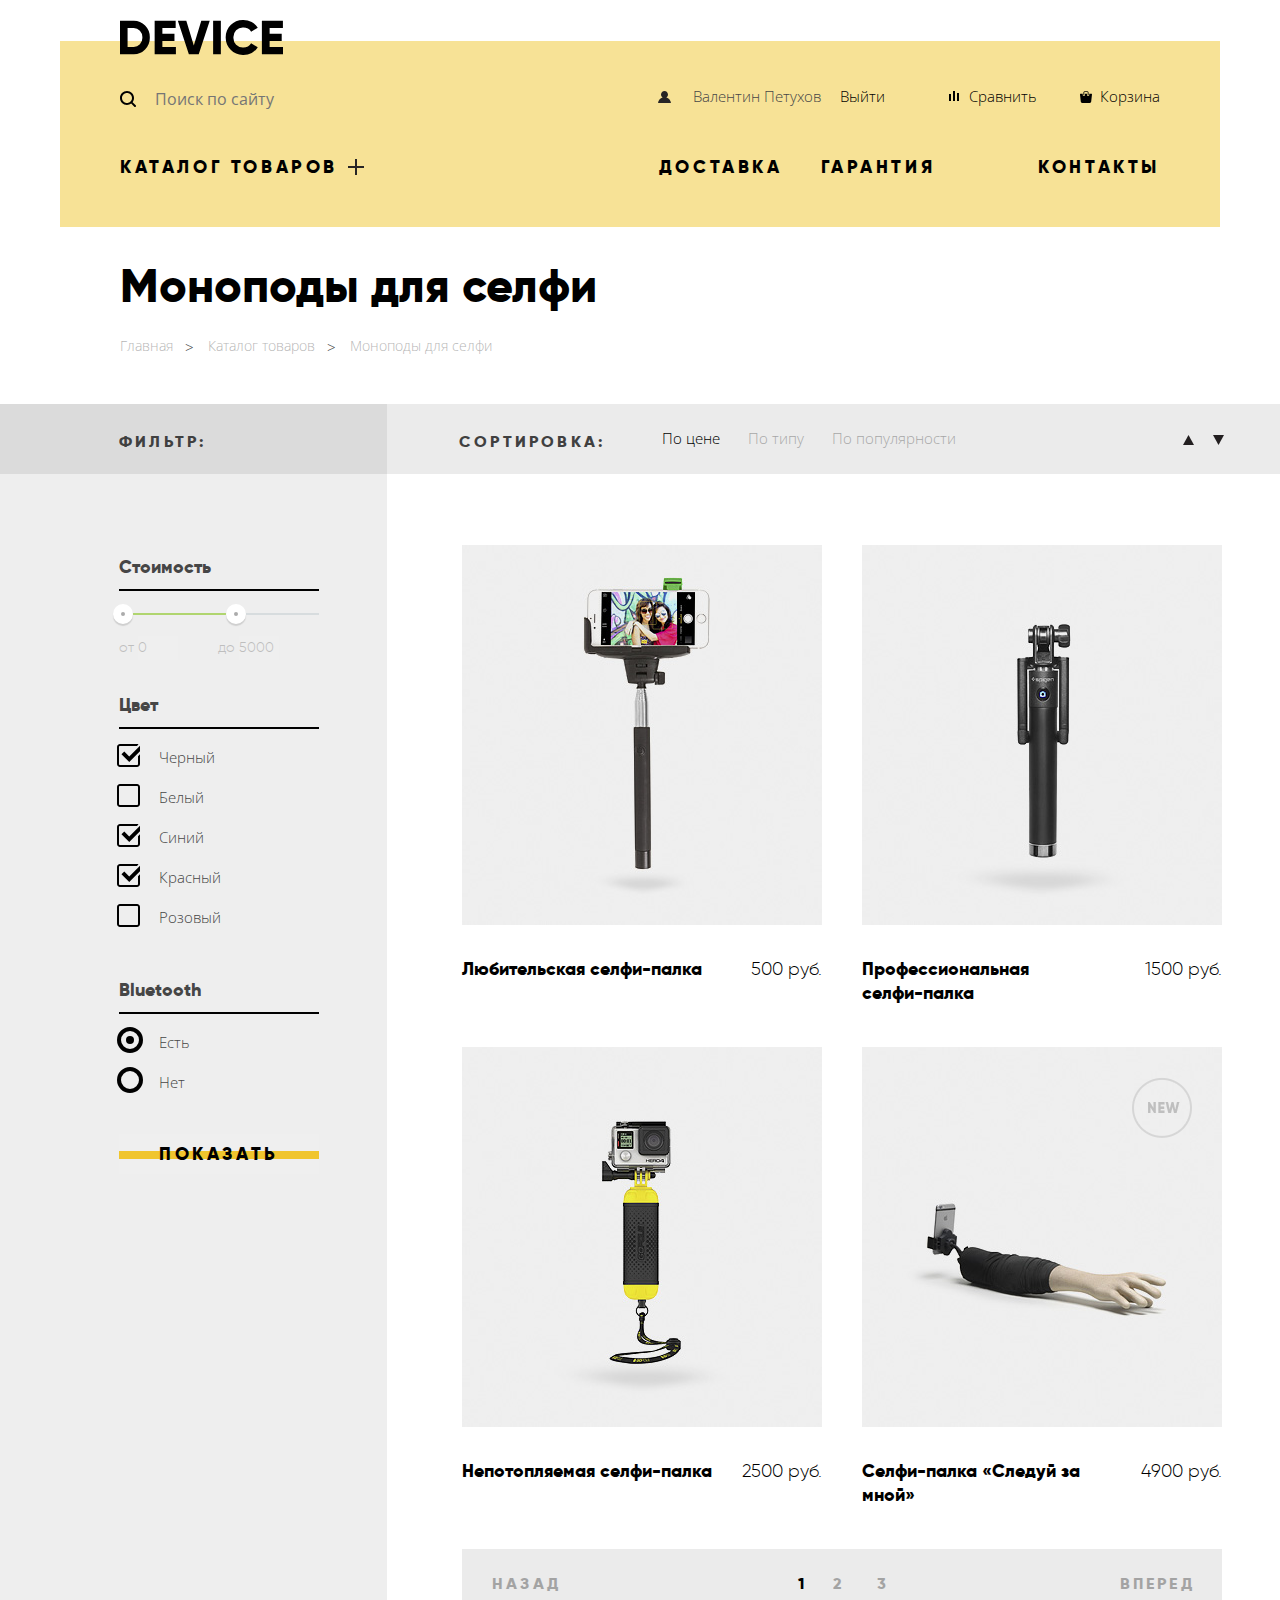
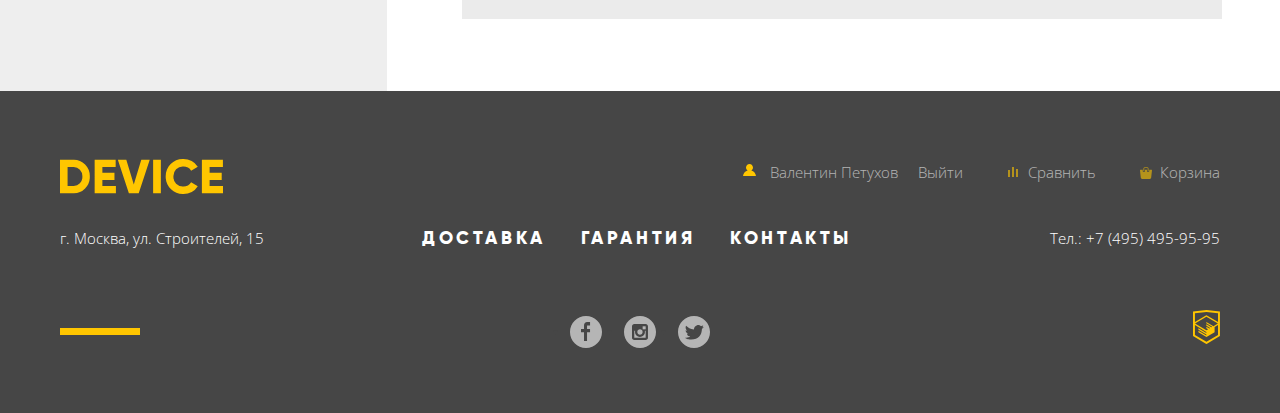
==== commit e3086d11: "Исправления" ====
--- a/monopods.html
+++ b/monopods.html
@@ -1,252 +1,257 @@
 <!DOCTYPE html>
 <html lang="en">
-<head>
-  <meta charset="UTF-8">
-  <title>Моноподы для селфи</title>
-  <link href="https://fonts.googleapis.com/css?family=Open+Sans:300&amp;subset=cyrillic" rel="stylesheet">
-  <link rel="stylesheet" href="css/normalize.css">
-  <link rel="stylesheet" href="css/style.css">
-  <link rel="stylesheet" href="css/style.min.css">
-</head>
-<body>
-  <div class="site-wrapper">
-    <header class="main-header container">
-      <div class="logo">
-        <a class="main-header-logo" href="index.html">
-          <img src="img/logo.svg" width="163" height="35" alt="Логотип интернет-магазина гаджетов Девайс">
-        </a>
-      </div>
-      <nav class="main-navigation">
-        <ul class="user-navigation">
-          <li>
-            <form class="search" action="https://echo.htmlacademy.ru" method="get">
-              <label class="visually-hidden" for="search">Поиск по сайту</label>
-              <input type="text" name="search" id="search" placeholder="Поиск по сайту">
-              <button class="search-button" type="submit">Найти</button>
-            </form>
-          </li>
-          <li><span class="login-link">Валентин Петухов</span><a class="login-exit" href="#">Выйти</a></li>
-          <li><a class="compare" href="#">Сравнить</a></li>
-          <li><a class="shopping-cart" href="#">Корзина</a></li>
-        </ul>
-        <ul class="site-navigation">
-          <li class="first-level-menu"><a href="#">Каталог товаров</a>
-            <div class="wrapper">
-              <ul class="submenu-list">
-                <li class="submenu-item"><a href="#">Виртуальная реальность</a></li>
-                <li class="submenu-item"><a href="monopods.html">Моноподы для селфи</a></li>
-                <li class="submenu-item"><a href="#">Экшн-камеры</a></li>
-              </ul>
-              <ul class="submenu-list">
-                <li class="submenu-item"><a href="#">Фитнес-браслеты</a></li>
-                <li class="submenu-item"><a href="#">Умные часы</a></li>
-              </ul>
-              <ul class="submenu-list">
-                <li class="submenu-item"><a href="#">Квадрокоптеры</a></li>
-              </ul>
-            </div>
-          </li>
-          <li><a class="delivery" href="#">Доставка</a></li>
-          <li><a class="warranty" href="#">Гарантия</a></li>
-          <li><a class="contacts" href="#">Контакты</a></li>
-        </ul>
-      </nav>
-    </header>
-    <main>
-      <h1>Моноподы для селфи</h1>
-      <ul class="breadcrumbs">
-        <li><a href="index.html">Главная</a>  </li>
-        <li><a href="#">Каталог товаров</a> </li>
-        <li class="breadcrumbs-current"><a>Моноподы для селфи</a></li>
-      </ul>
-      <div class="inner-wrapper">
-        <section class="filters">
-          <h2>Фильтр:</h2>
-          <form class="filter" action="https://echo.htmlacademy.ru" method="get" >
-            <fieldset>
-              <legend>Стоимость</legend>
-              <div class="range-filter">
-                <div class="range-controls">
-                  <div class="scale">
-                    <div class="bar"></div>
-                  </div>
-                  <div class="toggle toggle-min"></div>
-                  <div class="toggle toggle-max"></div>
-                </div>
-                <div class="price-controls">
-                  <label class="min-price">от <input name="min-price" type="text" value="0"></label>
-                  <label class="max-price">до <input name="max-price" type="text" value="5000"></label>
-                </div>
-              </div>
-            </fieldset>
-            <fieldset>
-              <legend>Цвет</legend>
-              <ul>
-                <li class="filter-option">
-                  <input class="visually-hidden filter-input filter-input-checkbox" type="checkbox" name="black" id="filter-black" checked>
-                  <label for="filter-black">Черный</label>
-                </li>
-                <li class="filter-option">
-                  <input class="visually-hidden filter-input filter-input-checkbox" type="checkbox" name="white" id="filter-white">
-                  <label for="filter-white">Белый</label>
-                </li>
-                <li class="filter-option">
-                  <input class="visually-hidden filter-input filter-input-checkbox" type="checkbox" name="blue" id="filter-blue" checked>
-                  <label for="filter-blue">Синий</label>
-                </li>
-                <li class="filter-option">
-                  <input class="visually-hidden filter-input filter-input-checkbox" type="checkbox" name="red" id="filter-red" checked>
-                  <label for="filter-red">Красный</label>
-                </li>
-                <li class="filter-option">
-                  <input class="visually-hidden filter-input filter-input-checkbox" type="checkbox" name="pink" id="filter-pink">
-                  <label for="filter-pink">Розовый</label>
-                </li>
-              </ul>
-            </fieldset>
-            <fieldset>
-              <legend>Bluetooth</legend>
-              <ul>
-                <li class="filter-option">
-                  <input class="visually-hidden filter-input filter-input-radio" id="bluetooth-exists" type="radio" name="filter-bluetooth"  value="есть" checked>
-                  <label for="bluetooth-exists">Есть</label>
-                </li>
-                <li class="filter-option">
-                  <input class="visually-hidden filter-input filter-input-radio" type="radio" name="filter-bluetooth" id="bluetooth-not-exist" value="нет">
-                  <label for="bluetooth-not-exist">Нет</label>
-                </li>
-              </ul>
-            </fieldset>
-            <button class="button" type="submit">Показать</button>
-          </form>
-        </section>
-        <div class="inner-wrapper-main">
-          <section class="sort">
-            <h2>Сортировка:</h2>
-            <ul class="sort-list">
-              <li><a class="sort-current" href="#">По цене</a></li>
-              <li><a href="#">По типу</a></li>
-              <li><a href="#">По популярности</a></li>
-            </ul>
-          </section>
-          <section class="product">
-            <h2 class="visually-hidden">Каталог товаров</h2>
-            <ul class="product-list">
-              <li class="product-item">
-                <div>
-                  <h3>Любительская селфи-палка</h3>
-                  <p class="price">500 руб.</p>
-                </div>
-                <p class="product-item-image">
-                  <img src="img/product-1.jpg" width="360" height="380" alt="Любительская селфи-палка">
-                </p>
-                <div class="product-item-hover">
-                  <a class="button" href="#">В корзину</a>
-                  <a class="compare" href="#">Добавить к сравнению</a>
-                </div>
-              </li>
-              <li class="product-item">
-                <div>
-                  <h3>Профессиональная селфи-палка</h3>
-                  <p class="price">1500 руб.</p>
-                </div>
-                <p class="product-item-image">
-                  <img src="img/product-2.jpg" width="360" height="380" alt="Профессиональная селфи-палка">
-                </p>
-                <div class="product-item-hover">
-                  <a class="button" href="#">В корзину</a>
-                  <a class="compare" href="#">Добавить к сравнению</a>
-                </div>
-              </li>
-              <li class="product-item">
-                <div>
-                  <h3>Непотопляемая селфи-палка</h3>
-                  <p class="price">2500 руб.</p>
-                </div>
-                <p class="product-item-image">
-                  <img src="img/product-3.jpg" width="360" height="380" alt="Непотопляемая селфи-палка">
-                </p>
-                <div class="product-item-hover">
-                  <a class="button" href="#">В корзину</a>
-                  <a class="compare" href="#">Добавить к сравнению</a>
-                </div>
-              </li>
-              <li class="product-item">
-                <div>
-                  <h3>Селфи-палка «Следуй за мной»</h3>
-                  <p class="price">4900 руб.</p>
-                </div>
-                <p class="product-item-image">
-                  <img src="img/product-4.jpg" width="360" height="380" alt="Селфи-палка «Следуй за мной»">
-                </p>
-                <div class="product-item-hover">
-                  <a class="button" href="#">В корзину</a>
-                  <a class="compare" href="#">Добавить к сравнению</a>
-                </div>
-              </li>
-            </ul>
-            <ul class="pagination-list">
-              <li class="pagination-item pagination-item-back"><a href="#">Назад</a></li>
-              <li class="pagination-item pagination-item-current"><a>1</a></li>
-              <li class="pagination-item"><a href="#">2</a></li>
-              <li class="pagination-item"><a href="#">3</a></li>
-              <li class="pagination-item pagination-item-forward"><a href="#">Вперед</a></li>
-            </ul>
-          </section>
+  <head>
+    <meta charset="UTF-8">
+    <title>Моноподы для селфи</title>
+    <link href="https://fonts.googleapis.com/css?family=Open+Sans:300&amp;subset=cyrillic" rel="stylesheet">
+    <link rel="stylesheet" href="css/normalize.css">
+    <link rel="stylesheet" href="css/style.min.css">
+  </head>
+  <body>
+    <div class="site-wrapper"`>
+      <header class="main-header container">
+        <div class="logo">
+          <a class="main-header-logo" href="index.html">
+            <img src="img/logo.svg" width="163" height="35" alt="Логотип интернет-магазина гаджетов Девайс">
+          </a>
         </div>
-      </div>
-    </main>
-    <div class="footer-wrapper">
-      <footer class="main-footer container">
-        <div class="wrapper-top">
-          <div class="footer-logo"><a><img src="img/logo-footer.svg" alt="Интернет-магазин гаджетов Девайс"></a></div>
-          <ul class="secondary-user-navigation">
-            <li><a class="login-link" href="#">Войти</a></li>
+        <nav class="main-navigation">
+          <ul class="user-navigation inner-user-navigation">
+            <li>
+              <form class="search" action="https://echo.htmlacademy.ru" method="get">
+                <label class="visually-hidden" for="search">Поиск по сайту</label>
+                <input type="text" name="search" id="search" placeholder="Поиск по сайту">
+                <button class="search-button" type="submit">Найти</button>
+              </form>
+            </li>
+            <li><span class="login-user-name">Валентин Петухов</span>
+              <a class="login-exit" href="#">Выйти</a></li>
             <li><a class="compare" href="#">Сравнить</a></li>
             <li><a class="shopping-cart" href="#">Корзина</a></li>
           </ul>
+          <ul class="site-navigation">
+            <li class="first-level-menu"><a href="#">Каталог товаров</a>
+              <div class="wrapper">
+                <ul class="submenu-list">
+                  <li class="submenu-item"><a href="#">Виртуальная реальность</a></li>
+                  <li class="submenu-item"><a href="monopods.html">Моноподы для селфи</a></li>
+                  <li class="submenu-item"><a href="#">Экшн-камеры</a></li>
+                </ul>
+                <ul class="submenu-list">
+                  <li class="submenu-item"><a href="#">Фитнес-браслеты</a></li>
+                  <li class="submenu-item"><a href="#">Умные часы</a></li>
+                </ul>
+                <ul class="submenu-list">
+                  <li class="submenu-item"><a href="#">Квадрокоптеры</a></li>
+                </ul>
+              </div>
+            </li>
+            <li><a class="delivery" href="#">Доставка</a></li>
+            <li><a class="warranty" href="#">Гарантия</a></li>
+            <li><a class="contacts" href="#">Контакты</a></li>
+          </ul>
+        </nav>
+      </header>
+      <main>
+        <div class="container">
+          <h1>Моноподы для селфи</h1>
+          <ul class="breadcrumbs">
+            <li><a href="index.html">Главная</a>  </li>
+            <li><a href="#">Каталог товаров</a> </li>
+            <li class="breadcrumbs-current"><a>Моноподы для селфи</a></li>
+          </ul>
         </div>
-        <div class="wrapper-middle">
-          <div class="address">г. Москва, ул. Строителей, 15</div>
-          <ul class="secondary-site-navigation">
-            <li><a href="#">Доставка</a></li>
-            <li><a href="#">Гарантия</a></li>
-            <li><a href="#">Контакты</a></li>
-          </ul>
-          <div class="phone">Тел.: +7 (495) 495-95-95</div>
+  
+        <div class="inner-wrapper">
+          <div class="column1">
+            <div class="width1 filters">
+              <h2>Фильтр:</h2>
+              <form class="filter" action="https://echo.htmlacademy.ru" method="get" >
+                <fieldset>
+                  <legend>Стоимость</legend>
+                  <div class="range-filter">
+                    <div class="range-controls">
+                      <div class="scale">
+                        <div class="bar"></div>
+                      </div>
+                      <div class="toggle toggle-min"></div>
+                      <div class="toggle toggle-max"></div>
+                    </div>
+                    <div class="price-controls">
+                      <label class="min-price">от <input name="min-price" type="text" value="0"></label>
+                      <label class="max-price">до <input name="max-price" type="text" value="5000"></label>
+                    </div>
+                  </div>
+                </fieldset>
+                <fieldset>
+                  <legend>Цвет</legend>
+                  <ul>
+                    <li class="filter-option">
+                      <input class="visually-hidden filter-input filter-input-checkbox" type="checkbox" name="black" id="filter-black" checked>
+                      <label for="filter-black">Черный</label>
+                    </li>
+                    <li class="filter-option">
+                      <input class="visually-hidden filter-input filter-input-checkbox" type="checkbox" name="white" id="filter-white">
+                      <label for="filter-white">Белый</label>
+                    </li>
+                    <li class="filter-option">
+                      <input class="visually-hidden filter-input filter-input-checkbox" type="checkbox" name="blue" id="filter-blue" checked>
+                      <label for="filter-blue">Синий</label>
+                    </li>
+                    <li class="filter-option">
+                      <input class="visually-hidden filter-input filter-input-checkbox" type="checkbox" name="red" id="filter-red" checked>
+                      <label for="filter-red">Красный</label>
+                    </li>
+                    <li class="filter-option">
+                      <input class="visually-hidden filter-input filter-input-checkbox" type="checkbox" name="pink" id="filter-pink">
+                      <label for="filter-pink">Розовый</label>
+                    </li>
+                  </ul>
+                </fieldset>
+                <fieldset>
+                  <legend>Bluetooth</legend>
+                  <ul>
+                    <li class="filter-option">
+                      <input class="visually-hidden filter-input filter-input-radio" id="bluetooth-exists" type="radio" name="filter-bluetooth"  value="есть" checked>
+                      <label for="bluetooth-exists">Есть</label>
+                    </li>
+                    <li class="filter-option">
+                      <input class="visually-hidden filter-input filter-input-radio" type="radio" name="filter-bluetooth" id="bluetooth-not-exist" value="нет">
+                      <label for="bluetooth-not-exist">Нет</label>
+                    </li>
+                  </ul>
+                </fieldset>
+                <button class="button" type="submit">Показать</button>
+              </form>
+            </div>
+          </div>
+          <div class="column2">
+            <div class="width2">
+              <section class="sort">
+                <h2>Сортировка:</h2>
+                <ul class="sort-list">
+                  <li><a class="sort-current" href="#">По цене</a></li>
+                  <li><a href="#">По типу</a></li>
+                  <li><a href="#">По популярности</a></li>
+                </ul>
+              </section>
+              <section class="product">
+                <h2 class="visually-hidden">Каталог товаров</h2>
+                <ul class="product-list">
+                  <li class="product-item">
+                    <div>
+                      <h3>Любительская селфи-палка</h3>
+                      <p class="price">500 руб.</p>
+                    </div>
+                    <p class="product-item-image">
+                      <img src="img/product-1.jpg" width="360" height="380" alt="Любительская селфи-палка">
+                    </p>
+                    <div class="product-item-hover">
+                      <a class="button" href="#">В корзину</a>
+                      <a class="compare" href="#">Добавить к сравнению</a>
+                    </div>
+                  </li>
+                  <li class="product-item">
+                    <div>
+                      <h3>Профессиональная <br> селфи-палка</h3>
+                      <p class="price">1500 руб.</p>
+                    </div>
+                    <p class="product-item-image">
+                      <img src="img/product-2.jpg" width="360" height="380" alt="Профессиональная селфи-палка">
+                    </p>
+                    <div class="product-item-hover">
+                      <a class="button" href="#">В корзину</a>
+                      <a class="compare" href="#">Добавить к сравнению</a>
+                    </div>
+                  </li>
+                  <li class="product-item">
+                    <div>
+                      <h3>Непотопляемая селфи-палка</h3>
+                      <p class="price">2500 руб.</p>
+                    </div>
+                    <p class="product-item-image">
+                      <img src="img/product-3.jpg" width="360" height="380" alt="Непотопляемая селфи-палка">
+                    </p>
+                    <div class="product-item-hover">
+                      <a class="button" href="#">В корзину</a>
+                      <a class="compare" href="#">Добавить к сравнению</a>
+                    </div>
+                  </li>
+                  <li class="product-item">
+                    <div>
+                      <h3>Селфи-палка «Следуй за мной»</h3>
+                      <p class="price">4900 руб.</p>
+                    </div>
+                    <p class="product-item-image">
+                      <img src="img/product-4.jpg" width="360" height="380" alt="Селфи-палка «Следуй за мной»">
+                    </p>
+                    <div class="product-item-hover">
+                      <a class="button" href="#">В корзину</a>
+                      <a class="compare" href="#">Добавить к сравнению</a>
+                    </div>
+                  </li>
+                </ul>
+                <ul class="pagination-list">
+                  <li class="pagination-item pagination-item-back"><a href="#">Назад</a></li>
+                  <li class="pagination-item pagination-item-current"><a>1</a></li>
+                  <li class="pagination-item"><a href="#">2</a></li>
+                  <li class="pagination-item"><a href="#">3</a></li>
+                  <li class="pagination-item pagination-item-forward"><a href="#">Вперед</a></li>
+                </ul>
+              </section>
+            </div>
+          </div>
         </div>
-        <div class="wrapper-bottom">
-          <div class="footer-social">
-            <ul>
-              <li>
-                <a class="social-button social-facebook" href="#">
-                  <span class="visually-hidden">Фейсбук</span>
-                </a>
-              </li>
-              <li>
-                <a class="social-button social-instagram" href="#">
-                  <span class="visually-hidden">Инстаграм</span>
-                </a>
-              </li>
-              <li>
-                <a class="social-button social-twitter" href="#">
-                  <span class="visually-hidden">Твитер</span>
-                </a>
-              </li>
+      </main>
+      <div class="footer-wrapper">
+        <footer class="main-footer container">
+          <div class="wrapper-top">
+            <div class="footer-logo"><a><img src="img/logo-footer.svg" width="163" height="35" alt="Интернет-магазин гаджетов Девайс"></a></div>
+            <ul class="secondary-user-navigation inner-secondary-user-navigation">
+              <li><span class="login-user-name">Валентин Петухов</span><a class="login-exit" href="#">Выйти</a></li>
+              <li><a class="compare" href="#">Сравнить</a></li>
+              <li><a class="shopping-cart" href="#">Корзина</a></li>
             </ul>
           </div>
-          <div class="footer-copyright">
-            <a class="footer-copyright-logo" href="https://htmlacademy.ru/intensive/htmlcss">
-              <svg version="1.1" id="Layer_1" xmlns="http://www.w3.org/2000/svg" xmlns:xlink="http://www.w3.org/1999/xlink" fill="#ffc600" x="0px" y="0px" width="26.943px" height="34.09px" viewBox="0 0 26.943 34.09" enable-background="new 0 0 26.943 34.09" xml:space="preserve">
-  <path d="M13.62,0.017L13.472,0L0,1.412v24.661l13.473,8.017l13.43-7.99l0.042-0.025V1.412L13.62,0.017z M25.019,12.127L13.495,5.334 L13.494,5.23l-0.087,0.05l-0.088-0.056v0.109L1.925,12.118V3.147l11.548-1.212l11.547,1.212V12.127z M13.405,6.787L24.923,13.5 l-4.479,2.64l-7.093-4.221l-0.014,1.415l5.904,3.513l-0.86,0.507l-5.03-2.992l-0.014,1.415l3.827,2.275l-0.782,0.523l-3.031-1.787 l-0.014,1.413l1.853,1.091l-1.8,1.081L2.034,13.622L13.405,6.787z M1.925,15.127l11.411,6.791l0.016,1.044L5.41,18.234L5.395,19.65 l7.979,4.795l0.018,1.076l-7.973-4.74l-0.013,1.414l8.021,4.822l0.046,0.025l8.143-4.872l-0.011-5.177l3.415-2.036v10.021 L13.472,31.85L1.925,24.979V15.127z"/>
-</svg>
-            </a>
-          </div>
-        </div>
-      </footer>
+          <div class="wrapper-middle">
+            <div class="address">г. Москва, ул. Строителей, 15</div>
+            <ul class="secondary-site-navigation">
+              <li><a href="#">Доставка</a></li>
+              <li><a href="#">Гарантия</a></li>
+              <li><a href="#">Контакты</a></li>
+            </ul>
+            <div class="phone">Тел.: +7 (495) 495-95-95</div>
+          </div>
+          <div class="wrapper-bottom">
+            <div class="footer-social">
+              <ul>
+                <li>
+                  <a class="social-button social-facebook" href="#">
+                    <span class="visually-hidden">Фейсбук</span>
+                  </a>
+                </li>
+                <li>
+                  <a class="social-button social-instagram" href="#">
+                    <span class="visually-hidden">Инстаграм</span>
+                  </a>
+                </li>
+                <li>
+                  <a class="social-button social-twitter" href="#">
+                    <span class="visually-hidden">Твитер</span>
+                  </a>
+                </li>
+              </ul>
+            </div>
+            <div class="footer-copyright">
+              <a class="footer-copyright-logo" href="https://htmlacademy.ru/intensive/htmlcss">
+                <svg version="1.1" id="Layer_1" xmlns="http://www.w3.org/2000/svg" xmlns:xlink="http://www.w3.org/1999/xlink" fill="#ffc600" x="0px" y="0px" width="26.943px" height="34.09px" viewBox="0 0 26.943 34.09" enable-background="new 0 0 26.943 34.09" xml:space="preserve">
+    <path d="M13.62,0.017L13.472,0L0,1.412v24.661l13.473,8.017l13.43-7.99l0.042-0.025V1.412L13.62,0.017z M25.019,12.127L13.495,5.334 L13.494,5.23l-0.087,0.05l-0.088-0.056v0.109L1.925,12.118V3.147l11.548-1.212l11.547,1.212V12.127z M13.405,6.787L24.923,13.5 l-4.479,2.64l-7.093-4.221l-0.014,1.415l5.904,3.513l-0.86,0.507l-5.03-2.992l-0.014,1.415l3.827,2.275l-0.782,0.523l-3.031-1.787 l-0.014,1.413l1.853,1.091l-1.8,1.081L2.034,13.622L13.405,6.787z M1.925,15.127l11.411,6.791l0.016,1.044L5.41,18.234L5.395,19.65 l7.979,4.795l0.018,1.076l-7.973-4.74l-0.013,1.414l8.021,4.822l0.046,0.025l8.143-4.872l-0.011-5.177l3.415-2.036v10.021 L13.472,31.85L1.925,24.979V15.127z"/>
+  </svg>
+              </a>
+            </div>
+          </div>
+        </footer>
+      </div>
     </div>
-  </div>
-
-  
   </body>
 </html>
--- a/css/style.min.css
+++ b/css/style.min.css
@@ -1 +1 @@
-@font-face{font-family:"gilroyextrabold";src:url(../fonts/gilroy-extrabold-webfont.woff2) format("woff2"),url(../fonts/gilroy-extrabold-webfont.woff) format("woff");font-weight:400;font-style:normal}@font-face{font-family:"gilroylight";src:url(../fonts/gilroy-light-webfont.woff2) format("woff2"),url(../fonts/gilroy-light-webfont.woff) format("woff");font-weight:400;font-style:normal}body{margin:0;font-family:"Open Sans","Arial",sans-serif;font-size:15px;font-weight:300;line-height:30px;color:#464646;background-color:#fff}a{text-decoration:none}.visually-hidden,input[type="checkbox"].visually-hidden,input[type="radio"].visually-hidden{position:absolute;width:1px;height:1px;margin:-1px;padding:0;white-space:nowrap;border:0;-webkit-clip-path:inset(100%);clip-path:inset(100%);clip:rect(0 0 0 0);overflow:hidden}.site-wrapper h1{margin:0;margin-top:35px;margin-bottom:20px;padding:0;padding-left:200px;font-family:"gilroyextrabold","Arial",sans-serif;font-size:47px;font-weight:400;line-height:48px;color:#000}.main-header .logo{margin:0;margin-bottom:17px}.site-wrapper{width:1440px;margin:0 auto;padding:0}.container{width:1160px;margin:0 auto}.main-header{min-height:227px;-webkit-box-sizing:border-box;box-sizing:border-box;padding-top:20px;padding-left:60px;padding-right:60px;background-image:-webkit-gradient(linear,left top,left bottom,color-stop(18%,#fff),color-stop(18%,#f7e296),to(#f7e296));background-image:-webkit-linear-gradient(top,#fff 18%,#f7e296 18%,#f7e296 100%);background-image:-o-linear-gradient(top,#fff 18%,#f7e296 18%,#f7e296 100%);background-image:linear-gradient(to bottom,#fff 18%,#f7e296 18%,#f7e296 100%)}.main-header-logo:hover{opacity:.6}.main-header-logo:focus,.main-header-logo:active{opacity:.3}.user-navigation{display:-webkit-box;display:-ms-flexbox;display:flex;-webkit-box-pack:justify;-ms-flex-pack:justify;justify-content:space-between;margin:0;margin-bottom:20px;padding:0;list-style:none}.user-navigation a{font-size:15px;font-weight:300;line-height:30px;color:#000}.user-navigation a:hover{opacity:.6}.user-navigation a:focus,.user-navigation a:active{opacity:.3}.user-navigation .login-link,.user-navigation .compare,.user-navigation .shopping-cart{position:relative}.user-navigation .login-link::before{content:"";position:absolute;top:5px;left:-20px;width:13px;height:12px;background-image:url(../img/user.svg);background-repeat:no-repeat;background-position:0 0}.user-navigation .compare::before{content:"";position:absolute;top:5px;left:-20px;width:13px;height:12px;background-image:url(../img/compare.svg);background-repeat:no-repeat;background-position:0 0}.user-navigation .shopping-cart::before{content:"";position:absolute;top:5px;left:-20px;width:13px;height:12px;background-image:url(../img/cart.svg);background-repeat:no-repeat;background-position:0 0}.user-navigation .search::before{content:"";position:absolute;top:10px;left:0;width:16px;height:16px;background-image:url(../img/search.svg);background-repeat:no-repeat;background-position:0 0}.user-navigation .search{position:relative;margin:0;padding:0}.user-navigation .compare{margin:0;margin-left:165px;padding:0}.user-navigation .login-link{margin:0;margin-right:5px;padding:0}.user-navigation .search{margin:0;margin-right:55px;padding:0}.user-navigation .shopping-cart{margin:0;margin-left:0;padding:0}.search:hover .modal-search{display:block}.site-navigation{display:-webkit-box;display:-ms-flexbox;display:flex;-webkit-box-pack:justify;-ms-flex-pack:justify;justify-content:space-between;-ms-flex-wrap:wrap;flex-wrap:wrap;margin:0;padding:0;list-style:none}.site-navigation a{font-family:"gilroyextrabold","Arial",sans-serif;font-size:18px;font-weight:400;line-height:24px;color:#000;text-transform:uppercase;letter-spacing:.2em}.site-navigation a:hover{opacity:.6}.site-navigation a:focus,.site-navigation a:active{opacity:.3}.site-navigation .first-level-menu{position:relative;display:inline-block;vertical-align:middle}.first-level-menu > a:after{content:"";position:absolute;top:7px;right:-26px;width:16px;height:16px;background-image:url(../img/plus.svg);background-repeat:no-repeat;background-position:0 0}.first-level-menu .wrapper{position:absolute;left:-60px;top:30px;display:none;width:1160px;min-height:158px;margin:0;padding:0;background-color:#f7e296}.first-level-menu:hover .wrapper{z-index:1000;display:-webkit-box;display:-ms-flexbox;display:flex;-webkit-box-pack:start;-ms-flex-pack:start;justify-content:flex-start;-ms-flex-wrap:wrap;flex-wrap:wrap}.submenu-list{margin:0;padding:0;padding-top:25px;padding-left:60px;padding-bottom:20px;list-style:none}.submenu-item a{display:block;font-family:"Open Sans","Arial",sans-serif;font-size:15px;font-weight:300;line-height:36px;text-transform:none;letter-spacing:0;color:#000}.site-navigation .contacts{margin:0;margin-left:100px;padding:0}.site-navigation .warranty{margin-left:35px}.site-navigation .delivery{margin-left:318px}.breadcrumbs{display:-webkit-box;display:-ms-flexbox;display:flex;-ms-flex-wrap:wrap;flex-wrap:wrap;margin:0;margin-bottom:44px;padding:0;padding-left:200px;list-style:none}.breadcrumbs li{position:relative;margin:0;padding:0;padding-right:35px}.breadcrumbs li::after{content:">";position:absolute;top:2px;right:14px}.breadcrumbs li:last-child::after{content:""}.breadcrumbs a{font-family:"Open Sans","Arial",sans-serif;font-size:14px;line-height:24px;color:#000;opacity:.3}.breadcrumbs a:hover,.breadcrumbs a:focus{opacity:.6}.breadcrumbs a:active{opacity:.1}.product-list{display:-webkit-box;display:-ms-flexbox;display:flex;-ms-flex-wrap:wrap;flex-wrap:wrap;-webkit-box-pack:justify;-ms-flex-pack:justify;justify-content:space-between;width:760px;margin:0;margin-left:75px;padding:0}.product-item{position:relative;display:-webkit-box;display:-ms-flexbox;display:flex;-webkit-box-orient:vertical;-webkit-box-direction:reverse;-ms-flex-direction:column-reverse;flex-direction:column-reverse;-ms-flex-wrap:wrap;flex-wrap:wrap;-webkit-box-pack:end;-ms-flex-pack:end;justify-content:flex-end;width:360px;min-height:465px;margin:0;padding:0;list-style:none}.product-item:hover .product-item-hover{display:-webkit-box;display:-ms-flexbox;display:flex;-ms-flex-wrap:wrap;flex-wrap:wrap;-webkit-box-align:center;-ms-flex-align:center;align-items:center;-webkit-box-pack:center;-ms-flex-pack:center;justify-content:center;-webkit-box-orient:vertical;-webkit-box-direction:normal;-ms-flex-direction:column;flex-direction:column}.product-item .product-item-hover{position:absolute;top:0;left:0;display:none;width:360px;min-height:320px;margin:0;padding:0;padding-top:60px;background-color:rgba(238,238,238,0.7)}.product-item-hover .compare{color:rgba(0,0,0,0.5)}.product-item-hover .compare:hover,.product-item-hover .compare:focus{color:#000}.product-item-hover .compare:active{color:rgba(0,0,0,0.2)}.product-item-hover .button{vertical-align:middle;width:200px;margin:0;margin-bottom:30px;padding:0;padding-top:8px;background-image:-webkit-linear-gradient(top,rgba(255,255,255,0) 17px,#f0c52e 17px,#f0c52e 25px,rgba(255,255,255,0) 25px,rgba(255,255,255,0) 42px);background-image:-o-linear-gradient(top,rgba(255,255,255,0) 17px,#f0c52e 17px,#f0c52e 25px,rgba(255,255,255,0) 25px,rgba(255,255,255,0) 42px);background-image:linear-gradient(to bottom,rgba(255,255,255,0) 17px,#f0c52e 17px,#f0c52e 25px,rgba(255,255,255,0) 25px,rgba(255,255,255,0) 42px)}.product-item-hover .button:hover,.product-item-hover .button:focus{color:#000;background-color:#f0c52e}.product-item-hover .button:active{color:rgba(0,0,0,0.3);background-color:#f0c52e}.product-item div{display:-webkit-box;display:-ms-flexbox;display:flex;-webkit-box-orient:horizontal;-webkit-box-direction:normal;-ms-flex-direction:row;flex-direction:row;-webkit-box-pack:justify;-ms-flex-pack:justify;justify-content:space-between;margin-bottom:43px}.product-item p,.product-item h3{margin:0;padding:0;font-family:"gilroylight","Arial",sans-serif;font-size:18px;line-height:24px;color:#000}.product-item h3{width:245px;margin:0;padding:0;font-family:"gilroyextrabold","Arial",sans-serif}.product-item-image img{margin-bottom:26px}.catalog-list{display:-webkit-box;display:-ms-flexbox;display:flex;-ms-flex-wrap:wrap;flex-wrap:wrap;-webkit-box-pack:justify;-ms-flex-pack:justify;justify-content:space-between;width:1160px;margin:0;margin-bottom:10px;padding:0}.catalog-item{margin:0;padding:0;width:160px;list-style:none}.catalog-item a{margin:0;padding:0;font-family:"gilroyextrabold","Arial",sans-serif;font-size:18px;line-height:24px;color:#000}.catalog-item p{margin:0;padding:0}.catalog-item a:active p{opacity:.3}.catalog-item-img{display:-webkit-box;display:-ms-flexbox;display:flex;-webkit-box-pack:center;-ms-flex-pack:center;justify-content:center;-webkit-box-align:center;-ms-flex-align:center;align-items:center;margin:0;margin-bottom:33px;padding:0;width:160px;height:160px;background-color:#f7e296}.catalog-item:nth-child(2) img{-ms-flex-item-align:end;align-self:flex-end}.catalog-item a:hover .catalog-item-img{background-color:#f0c52e}.catalog-item a:focus .catalog-item-img,.catalog-item a:active .catalog-item-img{background-color:#f0c52e;opacity:.3}.partner-list{display:-webkit-box;display:-ms-flexbox;display:flex;-webkit-box-pack:justify;-ms-flex-pack:justify;justify-content:space-between;-ms-flex-wrap:wrap;flex-wrap:wrap;margin:0;margin-bottom:98px;padding:0;list-style:none}.partner-list li{margin:0;padding:0}.partner-list li:hover:nth-child(1),.partner-list li:focus:nth-child(1),.partner-list li:active:nth-child(1){background-repeat:no-repeat;background-image:url(../img/logo-1-hover.png)}.partner-list li:hover:nth-child(2),.partner-list li:focus:nth-child(2),.partner-list li:active:nth-child(2){background-repeat:no-repeat;background-image:url(../img/logo-2-hover.png)}.partner-list li:hover:nth-child(3),.partner-list li:focus:nth-child(3),.partner-list li:active:nth-child(3){background-repeat:no-repeat;background-image:url(../img/logo-3-hover.png)}.partner-list li:hover:nth-child(4),.partner-list li:focus:nth-child(4),.partner-list li:active:nth-child(4){background-repeat:no-repeat;background-image:url(../img/logo-4-hover.png)}.wrapper{display:-webkit-box;display:-ms-flexbox;display:flex;-webkit-box-pack:justify;-ms-flex-pack:justify;justify-content:space-between}.about-company,.contacts{margin:0;padding:0;width:560px}.about-company h2,.contacts h2{position:relative;display:inline-block;margin-bottom:42px;font-family:"gilroyextrabold","Arial",sans-serif;font-size:47px;font-weight:400;line-height:48px;color:#000}.about-company h2:before,.contacts h2:before{content:"";position:absolute;top:-53px;left:0;width:80px;height:7px;background-color:#000}.about-company p,.contacts p{margin:0;margin-bottom:30px;padding:0;font-size:15px;font-weight:300;line-height:30px;color:#464646}.about-company ul{list-style:none}.about-company li{font-family:"gilroyextrabold","Arial",sans-serif;font-size:15px;font-weight:400;line-height:30px;color:#000}.about-company .button,.contacts .button{min-height:32px;margin:0;margin-bottom:83px;padding:0;padding-top:8px;width:260px}.about-company .button:hover,.about-company .button:focus,.contacts .button:hover,.contacts .button:focus{color:#000;background-color:#f0c52e}.about-company .button:active,.contacts .button:active{color:rgba(0,0,0,0.6);background-color:#f0c52e}.contacts .map{margin:0;margin-top:40px;margin-bottom:59px;padding:0}.about-company ul{margin:0;margin-top:70px;margin-bottom:60px;padding:0}.about-company li{margin:0;margin-bottom:10px;margin-left:38px;padding:0}.button{display:block;min-height:32px;font-family:"gilroyextrabold","Arial",sans-serif;font-size:18px;font-weight:400;line-height:24px;color:#000;text-transform:uppercase;letter-spacing:.2em;text-align:center;border:none;background-image:-webkit-linear-gradient(top,rgba(255,255,255,0) 16px,#f0c52e 16px,#f0c52e 24px,rgba(255,255,255,0) 24px,rgba(255,255,255,0) 40px);background-image:-o-linear-gradient(top,rgba(255,255,255,0) 16px,#f0c52e 16px,#f0c52e 24px,rgba(255,255,255,0) 24px,rgba(255,255,255,0) 40px);background-image:linear-gradient(to bottom,rgba(255,255,255,0) 16px,#f0c52e 16px,#f0c52e 24px,rgba(255,255,255,0) 24px,rgba(255,255,255,0) 40px)}.button:hover{background-image:none;background-color:#f0c52e}.button:focus,.button:active{color:#f7e184;background-image:none;background-color:#000}.footer-wrapper{width:1440px;margin:0 auto;padding:0;padding-top:63px;background-color:#464646}.main-footer .wrapper-top,.main-footer .wrapper-middle,.main-footer .wrapper-bottom{margin:0;padding:0;display:-webkit-box;display:-ms-flexbox;display:flex;-webkit-box-pack:justify;-ms-flex-pack:justify;justify-content:space-between;-webkit-box-align:center;-ms-flex-align:center;align-items:center}.main-footer .wrapper-bottom{margin-top:33px;padding-bottom:50px}.footer-logo:hover,.footer-copyright-logo:hover{opacity:.6}.footer-logo:focus,.footer-logo:active,.footer-copyright-logo:focus,.footer-copyright-logo:active{opacity:.3}.secondary-user-navigation{display:-webkit-box;display:-ms-flexbox;display:flex;-ms-flex-wrap:wrap;flex-wrap:wrap;-webkit-box-pack:justify;-ms-flex-pack:justify;justify-content:space-between;-webkit-box-align:start;-ms-flex-align:start;align-items:flex-start;margin:0;margin-bottom:18px;padding:0;width:300px}.secondary-user-navigation a{font-size:15px;line-height:36px;color:#fff;background-color:#464646;opacity:.6}.secondary-user-navigation a:hover{opacity:1}.secondary-user-navigation a:focus,.secondary-user-navigation a:active{opacity:.3}.secondary-user-navigation .login-link,.secondary-user-navigation .compare,.secondary-user-navigation .shopping-cart{position:relative}.secondary-user-navigation .login-link::before{content:"";position:absolute;top:5px;left:-20px;width:13px;height:12px;background-image:url("../img/user - footer.svg");background-repeat:no-repeat;background-position:0 0}.secondary-user-navigation .compare::before{content:"";position:absolute;top:5px;left:-20px;width:13px;height:12px;background-image:url("../img/compare - footer.svg");background-repeat:no-repeat;background-position:0 0}.secondary-user-navigation .shopping-cart::before{content:"";position:absolute;top:5px;left:-20px;width:13px;height:12px;background-image:url("../img/cart - footer.svg");background-repeat:no-repeat;background-position:0 0}.secondary-site-navigation{display:-webkit-box;display:-ms-flexbox;display:flex;-ms-flex-wrap:wrap;flex-wrap:wrap;-webkit-box-pack:justify;-ms-flex-pack:justify;justify-content:space-between;margin-right:40px;padding-right:5px;padding-left:5px;width:430px;list-style:none}.secondary-site-navigation a{font-family:"gilroyextrabold","Arial",sans-serif;font-size:18px;font-weight:400;line-height:24px;color:#fff;text-transform:uppercase;letter-spacing:.2em;background-color:#464646}.secondary-site-navigation a:hover{opacity:.6}.secondary-site-navigation a:focus,.secondary-site-navigation a:active{opacity:.3}.address,.phone{font-size:15px;line-height:30px;color:#fff;background-color:#464646}.footer-social{position:relative;margin-left:470px}.footer-social:before{content:"";position:absolute;top:27px;left:-470px;width:80px;height:7px;background-color:#ffc600}.footer-social ul{display:-webkit-box;display:-ms-flexbox;display:flex;-ms-flex-wrap:wrap;flex-wrap:wrap;-webkit-box-pack:justify;-ms-flex-pack:justify;justify-content:space-between;width:140px}.social-button{display:-webkit-box;display:-ms-flexbox;display:flex;-webkit-box-align:center;-ms-flex-align:center;align-items:center;-webkit-box-pack:center;-ms-flex-pack:center;justify-content:center;width:32px;height:32px;opacity:.6}.social-button:hover,.social-button:focus{opacity:.3}.social-button:active{opacity:.1}.social-facebook{background-image:url(../img/facebook.svg);background-repeat:no-repeat}.social-instagram{background-image:url(../img/instagram.svg);background-repeat:no-repeat}.social-twitter{background-image:url(../img/twiter.svg);background-repeat:no-repeat}.modal-feedback,.modal-map{display:none}.slider{position:relative;min-height:593px}.slider .container{z-index:1;background-image:-webkit-linear-gradient(top,#f7e296 112px,#fff 112px,#fff 600px);background-image:-o-linear-gradient(top,#f7e296 112px,#fff 112px,#fff 600px);background-image:linear-gradient(to bottom,#f7e296 112px,#fff 112px,#fff 600px)}.slider-list{display:-webkit-box;display:-ms-flexbox;display:flex;-webkit-box-orient:horizontal;-webkit-box-direction:reverse;-ms-flex-direction:row-reverse;flex-direction:row-reverse;margin:0;padding:0;list-style:none}.slider-controls{position:absolute;left:78%;top:53%;z-index:100;margin:0;padding:0;width:120px;height:40px;text-align:center;font-size:0}.slider-controls label{position:relative;display:inline-block;padding:8px;width:18px;height:18px;cursor:pointer}.slider-controls label::after{content:"";position:absolute;top:8px;left:8px;z-index:1;width:12px;height:12px;border:2px solid #000;border-radius:50%}#product-1:checked ~ .slider-list .slider-item:nth-child(1){position:relative;display:-webkit-box;display:-ms-flexbox;display:flex;-webkit-box-orient:horizontal;-webkit-box-direction:reverse;-ms-flex-direction:row-reverse;flex-direction:row-reverse;-webkit-box-pack:justify;-ms-flex-pack:justify;justify-content:space-between}#product-1:checked ~ .slider-list .slider-item:nth-child(1) h3::after{content:"01";position:absolute;top:-13px;right:-11px;font-family:"gilroyextrabold","Arial",sans-serif;font-size:180px;line-height:180px;color:#fff}#product-2:checked ~ .slider-list .slider-item:nth-child(2){display:-webkit-box;display:-ms-flexbox;display:flex;-webkit-box-orient:horizontal;-webkit-box-direction:reverse;-ms-flex-direction:row-reverse;flex-direction:row-reverse;-webkit-box-pack:justify;-ms-flex-pack:justify;justify-content:space-between}#product-2:checked ~ .slider-list .slider-item:nth-child(2) h3::after{content:"02";position:absolute;top:-13px;right:-11px;font-family:"gilroyextrabold","Arial",sans-serif;font-size:180px;line-height:180px;color:#fff}#product-3:checked ~ .slider-list .slider-item:nth-child(3){display:-webkit-box;display:-ms-flexbox;display:flex;-webkit-box-orient:horizontal;-webkit-box-direction:reverse;-ms-flex-direction:row-reverse;flex-direction:row-reverse;-webkit-box-pack:justify;-ms-flex-pack:justify;justify-content:space-between}#product-3:checked ~ .slider-list .slider-item:nth-child(3) h3::after{content:"03";position:absolute;top:-13px;right:-11px;font-family:"gilroyextrabold","Arial",sans-serif;font-size:180px;line-height:180px;color:#fff}#product-1:checked ~ .slider-controls .slider-controls-item--1::before,#product-2:checked ~ .slider-controls .slider-controls-item--2::before,#product-3:checked ~ .slider-controls .slider-controls-item--3::before{content:"";position:absolute;left:50%;top:50%;z-index:2;width:4px;height:4px;margin:-4px;border:1px solid #000;border-radius:50%}.slider-item{display:none;width:100%;padding:0}.slider-item img{margin:0;padding:0}.slider-item .slider-item-image{display:-webkit-box;display:-ms-flexbox;display:flex;-webkit-box-pack:center;-ms-flex-pack:center;justify-content:center;width:570px;margin:0;padding:0}.slider-item .slider-item-content{position:relative;width:500px;margin:0;padding:0;padding-top:80px;padding-left:10px;margin-right:60px}.slider-item .slider-item-content::after{content:"";position:absolute;top:38px;left:10px;width:100px;height:7px;background-color:#fff}.slider-item h3{max-width:395px;min-height:110px;margin:0;margin-bottom:20px;font-family:"gilroyextrabold","Arial",sans-serif;font-size:47px;line-height:56px}.slider-item p{max-width:460px;min-height:90px;margin:0;margin-bottom:13px}.slider-item-button{width:220px;margin:0;margin-bottom:45px;padding:0;padding-top:8px}.slider-item-button:hover,.slider-item-button:focus{color:#000;background-color:#f0c52e}.slider-item-button:active{color:rgba(0,0,0,0.6);background-color:#f0c52e}.slider table,.slider tr,.slider td{margin:0;padding:0}.slider tr{padding-bottom:10px}.slider td{width:151px;padding-bottom:10px}.slider tr:nth-child(1){font-family:"gilroylight","Arial",sans-serif;font-size:36px;line-height:48px}.slider tr:nth-child(2){font-size:13px;line-height:20px}.inner-wrapper{display:-webkit-box;display:-ms-flexbox;display:flex;width:1440px;margin:0 auto;padding:0}.inner-wrapper-main{display:-webkit-box;display:-ms-flexbox;display:flex;-webkit-box-orient:vertical;-webkit-box-direction:normal;-ms-flex-direction:column;flex-direction:column;width:976px}.sort{display:-webkit-box;display:-ms-flexbox;display:flex;margin:0;margin-bottom:65px;padding:0;min-height:75px;background-color:#ebebeb}.sort h2{margin-left:72px;margin-right:57px}.sort-list{display:-webkit-box;display:-ms-flexbox;display:flex;-ms-flex-wrap:wrap;flex-wrap:wrap;-ms-flex-line-pack:center;align-content:center;margin:0;padding:0;list-style:none}.sort-list li{margin-right:28px}.sort a{color:#000;opacity:.3}.sort a:hover,.sort a:focus{opacity:.6}.sort a:active{opacity:1}.sort-list .sort-current{color:#000;opacity:1}.inner-wrapper h2{padding-top:13px;font-family:"gilroyextrabold","Arial",sans-serif;font-size:16px;line-height:24px;text-transform:uppercase;letter-spacing:.2em}.filters{padding-left:200px;background-image:-webkit-linear-gradient(top,#dcdcdc 75px,#efefef 75px,#efefef 100%);background-image:-o-linear-gradient(top,#dcdcdc 75px,#efefef 75px,#efefef 100%);background-image:linear-gradient(to bottom,#dcdcdc 75px,#efefef 75px,#efefef 100%)}.filters form{margin-top:101px}.filters fieldset{position:relative;margin:0;margin-bottom:30px;padding:0;border:none}.filters fieldset::before{content:"";position:absolute;width:200px;height:2px;left:0;top:-10px;background-color:#000}.filters legend{margin-bottom:20px;font-family:"gilroyextrabold","Arial",sans-serif;font-size:18px;line-height:24px}.filters ul{margin:0;padding:0;list-style:none;line-height:40px}.filter-option{margin-bottom:0;padding-left:40px}.filter-option label{position:relative;display:block;cursor:pointer;-webkit-user-select:none;-moz-user-select:none;-ms-user-select:none;user-select:none}.filter-input-checkbox + label::before{content:"";position:absolute;width:23px;height:23px;left:-42px;top:7px;background-image:url(../img/checkbox-off.svg);background-repeat:no-repeat;background-position:0 0}.filter-input-checkbox:checked + label::before{content:"";position:absolute;width:23px;height:23px;left:-42px;top:7px;background-image:url(../img/checkbox-on.svg);background-repeat:no-repeat;background-position:0 0}.filter-input-checkbox:checked + label:hover::before,.filter-input-checkbox + label:hover::before{opacity:.6}.filter-input-checkbox:checked:disabled + label::before,.filter-input-checkbox:disabled + label::before{opacity:.4}.filter-input:disabled + label{color:#a6a6a6}.filter-input-radio + label::before{content:"";position:absolute;width:18px;height:18px;left:-42px;top:5px;border:4px solid #000;border-radius:50%}.filter-input-radio:checked + label::after{content:"";position:absolute;top:14px;left:-33px;width:8px;height:8px;background-color:#000;border-radius:50%}.filter-input-radio:checked + label:hover::before,.filter-input-radio + label:hover::before,.filter-input-radio:checked + label:hover::after,.filter-input-radio + label:hover::after{opacity:.6}.filter-input-radio:checked:disabled + label::before,.filter-input-radio:disabled + label::before,.filter-input-radio:checked:disabled + label::after,.filter-input-radio:disabled + label::after{opacity:.4}.filters fieldset:last-of-type{margin-top:41px;margin-bottom:32px}.range-filter{width:200px;padding-right:68px}.range-controls{position:relative;height:20px;margin:0;padding-top:14px}.range-controls .scale{height:2px;background:#d7dcde}.range-controls .bar{width:55%;height:2px;background:#b0d56f}.range-controls .toggle{position:absolute;top:5px;left:0;width:4px;height:4px;padding:0;border:8px solid #fff;background-color:#ababab;-webkit-box-shadow:0 2px 1px 0 #cfcfcf;box-shadow:0 2px 1px 0 #cfcfcf;border-radius:50%;cursor:pointer}.range-controls .toggle-min{left:-6px}.range-controls .toggle-max{left:107px}.filters .button{width:200px;min-height:40px}.filters .button:hover,.filters .button:focus{color:#000;background-color:#f0c52e}.filters .button:active{color:rgba(0,0,0,0.6);background-color:#f0c52e}.price-controls{font-size:0}.price-controls label{display:inline-block;font-family:"gilroylight","Arial",sans-serif;font-size:14px;line-height:24px;text-align:center;color:#bebebe}.price-controls input{width:40px;margin:0;padding:0;margin-right:40px;font-family:"gilroylight","Arial",sans-serif;font-size:14px;line-height:24px;color:#bebebe;border:none;background-color:#efefef}.pagination-list{display:-webkit-box;display:-ms-flexbox;display:flex;-webkit-box-pack:justify;-ms-flex-pack:justify;justify-content:space-between;-webkit-box-align:center;-ms-flex-align:center;align-items:center;width:760px;margin:0;margin-left:75px;margin-bottom:72px;padding:0;list-style:none;background-color:#ebebeb}.pagination-item a{display:block;vertical-align:middle;padding:23px 16px;font-family:"gilroyextrabold","Arial",sans-serif;font-size:16px;line-height:24px;color:#000;text-transform:uppercase;letter-spacing:.2em;opacity:.3}.pagination-item:first-child a{margin-right:184px;padding-left:30px;padding-right:30px}.pagination-item:last-child a{margin-left:184px;padding-right:30px;padding-left:30px}.pagination-item a:hover,.pagination-item a:focus{opacity:.6}.pagination-item a:active{opacity:1}.pagination-item-back a:hover,.pagination-item-back a:focus,.pagination-item-forward a:hover,.pagination-item-forward a:focus{background-color:#d9d9d9;opacity:1}.pagination-item-back a:active,.pagination-item-forward a:active{color:rgba(0,0,0,0.3)}.pagination-item-current a,.pagination-item-current a:hover,.pagination-item-current a:focus,.pagination-item-current a:active{color:#000;opacity:1}.services{min-height:460px;margin-bottom:93px;background-color:#000;background-image:-webkit-linear-gradient(top,#fff 170px,#e5e5e5 170px,#e5e5e5 460px);background-image:-o-linear-gradient(top,#fff 170px,#e5e5e5 170px,#e5e5e5 460px);background-image:linear-gradient(to bottom,#fff 170px,#e5e5e5 170px,#e5e5e5 460px)}.services .container{position:relative;display:-webkit-box;display:-ms-flexbox;display:flex;-webkit-box-pack:center;-ms-flex-pack:center;justify-content:center}.services-slider-list{width:880px}.services-slider-item{display:none;padding-left:90px;padding-top:83px;padding-bottom:50px;list-style:none}.services-slider-item h3{margin-top:46px;margin-bottom:32px;font-family:"gilroyextrabold","Arial",sans-serif;font-size:47px;font-weight:400;line-height:48px;color:#000}.services-slider-item p{display:block;width:460px;margin:0;padding:0;font-size:15px;font-weight:300;line-height:30px;color:#464646}.services-slider-item:nth-child(1){background-image:url(../img/delivery.png);background-repeat:no-repeat;background-position:90% 140px}.services-slider-item:nth-child(2){background-image:url(../img/warranty.png);background-repeat:no-repeat;background-position:90% 120px}.services-slider-item:nth-child(3){background-image:url(../img/credit.png);background-repeat:no-repeat;background-position:90% 110px}.services-controls{display:-webkit-box;display:-ms-flexbox;display:flex;-webkit-box-orient:vertical;-webkit-box-direction:normal;-ms-flex-direction:column;flex-direction:column;width:280px;margin:0;margin-top:150px;padding:0;list-style:none}.services-controls::after{content:"";position:absolute;top:70px;left:277px;width:7px;height:320px;background-color:#000}.services-controls label{position:relative;width:160px;height:32px;margin:0;margin-bottom:25px;padding:0;padding-top:8px;background-image:-webkit-linear-gradient(top,rgba(255,255,255,0) 17px,#f0c52e 17px,#f0c52e 25px,rgba(255,255,255,0) 25px,rgba(255,255,255,0) 42px);background-image:-o-linear-gradient(top,rgba(255,255,255,0) 17px,#f0c52e 17px,#f0c52e 25px,rgba(255,255,255,0) 25px,rgba(255,255,255,0) 42px);background-image:linear-gradient(to bottom,rgba(255,255,255,0) 17px,#f0c52e 17px,#f0c52e 25px,rgba(255,255,255,0) 25px,rgba(255,255,255,0) 42px)}#service-1:checked ~ .services-slider-list .services-slider-item:nth-child(1){display:block}#service-2:checked ~ .services-slider-list .services-slider-item:nth-child(2){display:block}#service-3:checked ~ .services-slider-list .services-slider-item:nth-child(3){display:block}#service-1:checked ~ .services-controls .services-controls-item--1,#service-2:checked ~ .services-controls .services-controls-item--2,#service-3:checked ~ .services-controls .services-controls-item--3{display:block;color:#f7e184;background-color:#000;background-image:none}#service-1:checked ~ .services-controls .services-controls-item--1::before,#service-2:checked ~ .services-controls .services-controls-item--2::before,#service-3:checked ~ .services-controls .services-controls-item--3::before{content:"";position:absolute;top:0;left:160px;width:120px;height:40px;background-color:#000}.search{display:-webkit-box;display:-ms-flexbox;display:flex;width:440px}.search input[type="text"]{-webkit-box-sizing:border-box;box-sizing:border-box;width:400px;padding-left:35px;padding-bottom:17px;font-family:"Open Sans","Arial",sans-serif;color:rgba(0,0,0,0.3);font-size:16px;line-height:24px;background-color:#f7e296;border:none;outline:none}.search input[type="text"]:hover{color:rgba(0,0,0,0.6)}.search input[type="text"]:focus{color:rgba(0,0,0,1)}.search-button{visibility:hidden;width:85px;min-height:51px;font-family:"Open Sans","Arial",sans-serif;font-size:15px;font-weight:400;line-height:30px;color:#000;text-align:center;background-color:#f7e296;border:2px solid #000}.search input:focus~.search-button{visibility:visible}.search input:focus~.search-button:hover{color:#fff;background-color:#000}.search-button:active{visibility:visible;color:rgba(255,255,255,0.3);background-color:#000}+@font-face{font-family:"gilroyextrabold";src:url(../fonts/gilroy-extrabold-webfont.woff2) format("woff2"),url(../fonts/gilroy-extrabold-webfont.woff) format("woff");font-weight:400;font-style:normal}@font-face{font-family:"gilroylight";src:url(../fonts/gilroy-light-webfont.woff2) format("woff2"),url(../fonts/gilroy-light-webfont.woff) format("woff");font-weight:400;font-style:normal}body{margin:0;font-family:"Open Sans","Arial",sans-serif;font-size:15px;font-weight:300;line-height:30px;color:#464646;background-color:#fff}a{text-decoration:none}.visually-hidden,input[type="checkbox"].visually-hidden,input[type="radio"].visually-hidden{position:absolute;width:1px;height:1px;margin:-1px;padding:0;white-space:nowrap;border:0;-webkit-clip-path:inset(100%);clip-path:inset(100%);clip:rect(0 0 0 0);overflow:hidden}.site-wrapper h1{margin:0;margin-top:35px;margin-bottom:20px;margin-left:60px;padding:0;font-family:"gilroyextrabold","Arial",sans-serif;font-size:47px;font-weight:400;line-height:48px;color:#000}.main-header .logo{margin:0;margin-bottom:17px}.site-wrapper{width:100%;margin:0 auto;padding:0}.container{width:1160px;margin:0 auto}.main-header{min-height:227px;-webkit-box-sizing:border-box;box-sizing:border-box;padding-top:20px;padding-left:60px;padding-right:60px;background-image:-webkit-gradient(linear,left top,left bottom,color-stop(18%,#fff),color-stop(18%,#f7e296),to(#f7e296));background-image:-webkit-linear-gradient(top,#fff 18%,#f7e296 18%,#f7e296 100%);background-image:-o-linear-gradient(top,#fff 18%,#f7e296 18%,#f7e296 100%);background-image:linear-gradient(to bottom,#fff 18%,#f7e296 18%,#f7e296 100%)}.main-header-logo:hover{opacity:.6}.main-header-logo:focus,.main-header-logo:active{opacity:.3}.user-navigation{display:-webkit-box;display:-ms-flexbox;display:flex;-webkit-box-pack:justify;-ms-flex-pack:justify;justify-content:space-between;margin:0;margin-bottom:20px;padding:0;list-style:none}.user-navigation a{font-size:15px;font-weight:300;line-height:30px;color:#000}.user-navigation a:hover{opacity:.6}.user-navigation a:focus,.user-navigation a:active{opacity:.3}.user-navigation .login-link,.user-navigation .compare,.user-navigation .shopping-cart,.user-navigation .login-user-name{position:relative}.user-navigation .login-link::before,.user-navigation .login-user-name::before{content:"";position:absolute;top:5px;left:-20px;width:13px;height:12px;background-image:url(../img/user.svg);background-repeat:no-repeat;background-position:0 0}.user-navigation .compare::before{content:"";position:absolute;top:5px;left:-20px;width:13px;height:12px;background-image:url(../img/compare.svg);background-repeat:no-repeat;background-position:0 0}.user-navigation .shopping-cart::before{content:"";position:absolute;top:5px;left:-20px;width:13px;height:12px;background-image:url(../img/cart.svg);background-repeat:no-repeat;background-position:0 0}.user-navigation .search::before{content:"";position:absolute;top:10px;left:0;width:16px;height:16px;background-image:url(../img/search.svg);background-repeat:no-repeat;background-position:0 0}.user-navigation .search{position:relative;margin:0;padding:0}.user-navigation .compare{margin:0;margin-left:165px;padding:0}.inner-user-navigation .compare{margin:0;margin-left:20px;padding:0}.user-navigation .login-link{margin:0;margin-right:5px;padding:0}.user-navigation .search{margin:0;margin-right:55px;padding:0}.user-navigation .login-user-name{padding-left:15px}.user-navigation .login-exit{padding-left:15px}.user-navigation .shopping-cart{margin:0;margin-left:0;padding:0}.search:hover .modal-search{display:block}.site-navigation{display:-webkit-box;display:-ms-flexbox;display:flex;-webkit-box-pack:justify;-ms-flex-pack:justify;justify-content:space-between;-ms-flex-wrap:wrap;flex-wrap:wrap;margin:0;padding:0;list-style:none}.site-navigation a{font-family:"gilroyextrabold","Arial",sans-serif;font-size:18px;font-weight:400;line-height:24px;color:#000;text-transform:uppercase;letter-spacing:.2em}.site-navigation a:hover{opacity:.6}.site-navigation a:focus,.site-navigation a:active{opacity:.3}.site-navigation .first-level-menu{position:relative;display:inline-block;vertical-align:middle}.first-level-menu > a:after{content:"";position:absolute;top:7px;right:-26px;width:16px;height:16px;background-image:url(../img/plus.svg);background-repeat:no-repeat;background-position:0 0}.first-level-menu .wrapper{position:absolute;left:-60px;top:30px;display:none;width:1160px;min-height:158px;margin:0;padding:0;background-color:#f7e296}.first-level-menu:hover .wrapper{z-index:1000;display:-webkit-box;display:-ms-flexbox;display:flex;-webkit-box-pack:start;-ms-flex-pack:start;justify-content:flex-start;-ms-flex-wrap:wrap;flex-wrap:wrap}.submenu-list{margin:0;padding:0;padding-top:25px;padding-left:60px;padding-bottom:20px;list-style:none}.submenu-item a{display:block;font-family:"Open Sans","Arial",sans-serif;font-size:15px;font-weight:300;line-height:36px;text-transform:none;letter-spacing:0;color:#000}.site-navigation .contacts{margin:0;margin-left:100px;padding:0}.site-navigation .warranty{margin-left:35px}.site-navigation .delivery{margin-left:318px}.breadcrumbs{display:-webkit-box;display:-ms-flexbox;display:flex;-ms-flex-wrap:wrap;flex-wrap:wrap;margin:0;margin-bottom:44px;margin-left:60px;padding:0;list-style:none}.breadcrumbs li{position:relative;margin:0;padding:0;padding-right:35px}.breadcrumbs li::after{content:">";position:absolute;top:2px;right:14px}.breadcrumbs li:last-child::after{content:""}.breadcrumbs a{font-family:"Open Sans","Arial",sans-serif;font-size:14px;line-height:24px;color:#000;opacity:.3}.breadcrumbs a:hover,.breadcrumbs a:focus{opacity:.6}.breadcrumbs a:active{opacity:.1}.product-list{display:-webkit-box;display:-ms-flexbox;display:flex;-ms-flex-wrap:wrap;flex-wrap:wrap;-webkit-box-pack:justify;-ms-flex-pack:justify;justify-content:space-between;width:760px;margin:0;margin-left:75px;padding:0}.product-item{position:relative;display:-webkit-box;display:-ms-flexbox;display:flex;-webkit-box-orient:vertical;-webkit-box-direction:reverse;-ms-flex-direction:column-reverse;flex-direction:column-reverse;-ms-flex-wrap:wrap;flex-wrap:wrap;-webkit-box-pack:end;-ms-flex-pack:end;justify-content:flex-end;width:360px;min-height:465px;margin:0;padding:0;list-style:none}.product-item:nth-child(4)::before{content:"";position:absolute;top:30px;right:30px;width:60px;height:61px;background-image:url(../img/new.png);background-repeat:no-repeat;background-position:0 0}.product-item:hover .product-item-hover{display:-webkit-box;display:-ms-flexbox;display:flex;-ms-flex-wrap:wrap;flex-wrap:wrap;-webkit-box-align:center;-ms-flex-align:center;align-items:center;-webkit-box-pack:center;-ms-flex-pack:center;justify-content:center;-webkit-box-orient:vertical;-webkit-box-direction:normal;-ms-flex-direction:column;flex-direction:column}.product-item .product-item-hover{position:absolute;top:0;left:0;display:none;width:360px;min-height:320px;margin:0;padding:0;padding-top:60px;background-color:rgba(238,238,238,0.7)}.product-item-hover .compare{color:rgba(0,0,0,0.5)}.product-item-hover .compare:hover,.product-item-hover .compare:focus{color:#000}.product-item-hover .compare:active{color:rgba(0,0,0,0.2)}.product-item-hover .button{vertical-align:middle;width:200px;margin:0;margin-bottom:30px;padding:0;padding-top:8px;background-image:-webkit-linear-gradient(top,rgba(255,255,255,0) 17px,#f0c52e 17px,#f0c52e 25px,rgba(255,255,255,0) 25px,rgba(255,255,255,0) 42px);background-image:-o-linear-gradient(top,rgba(255,255,255,0) 17px,#f0c52e 17px,#f0c52e 25px,rgba(255,255,255,0) 25px,rgba(255,255,255,0) 42px);background-image:linear-gradient(to bottom,rgba(255,255,255,0) 17px,#f0c52e 17px,#f0c52e 25px,rgba(255,255,255,0) 25px,rgba(255,255,255,0) 42px)}.product-item-hover .button:hover,.product-item-hover .button:focus{color:#000;background-color:#f0c52e}.product-item-hover .button:active{color:rgba(0,0,0,0.3);background-color:#f0c52e}.product-item div{display:-webkit-box;display:-ms-flexbox;display:flex;-webkit-box-orient:horizontal;-webkit-box-direction:normal;-ms-flex-direction:row;flex-direction:row;-webkit-box-pack:justify;-ms-flex-pack:justify;justify-content:space-between;margin-bottom:42px}.product-item p,.product-item h3{margin:0;padding:0;font-family:"gilroylight","Arial",sans-serif;font-size:18px;line-height:24px;color:#000}.product-item h3{width:260px;margin:0;padding:0;font-family:"gilroyextrabold","Arial",sans-serif}.product-item-image img{margin-bottom:26px}.catalog-list{display:-webkit-box;display:-ms-flexbox;display:flex;-ms-flex-wrap:wrap;flex-wrap:wrap;-webkit-box-pack:justify;-ms-flex-pack:justify;justify-content:space-between;width:1160px;margin:0;margin-bottom:10px;padding:0}.catalog-item{margin:0;padding:0;width:160px;list-style:none}.catalog-item a{margin:0;padding:0;font-family:"gilroyextrabold","Arial",sans-serif;font-size:18px;line-height:24px;color:#000}.catalog-item p{margin:0;padding:0}.catalog-item a:active p{opacity:.3}.catalog-item-img{display:-webkit-box;display:-ms-flexbox;display:flex;-webkit-box-pack:center;-ms-flex-pack:center;justify-content:center;-webkit-box-align:center;-ms-flex-align:center;align-items:center;margin:0;margin-bottom:33px;padding:0;width:160px;height:160px;background-color:#f7e296}.catalog-item:nth-child(2) img{-ms-flex-item-align:end;align-self:flex-end}.catalog-item a:hover .catalog-item-img{background-color:#f0c52e}.catalog-item a:focus .catalog-item-img,.catalog-item a:active .catalog-item-img{background-color:#f0c52e;opacity:.3}.partner-list{display:-webkit-box;display:-ms-flexbox;display:flex;-webkit-box-pack:justify;-ms-flex-pack:justify;justify-content:space-between;-ms-flex-wrap:wrap;flex-wrap:wrap;margin:0;margin-bottom:98px;padding:0;list-style:none}.partner-list li{margin:0;padding:0}.partner-list li:hover:nth-child(1),.partner-list li:focus:nth-child(1),.partner-list li:active:nth-child(1){background-repeat:no-repeat;background-image:url(../img/logo-1-hover.png)}.partner-list li:hover:nth-child(2),.partner-list li:focus:nth-child(2),.partner-list li:active:nth-child(2){background-repeat:no-repeat;background-image:url(../img/logo-2-hover.png)}.partner-list li:hover:nth-child(3),.partner-list li:focus:nth-child(3),.partner-list li:active:nth-child(3){background-repeat:no-repeat;background-image:url(../img/logo-3-hover.png)}.partner-list li:hover:nth-child(4),.partner-list li:focus:nth-child(4),.partner-list li:active:nth-child(4){background-repeat:no-repeat;background-image:url(../img/logo-4-hover.png)}.wrapper{display:-webkit-box;display:-ms-flexbox;display:flex;-webkit-box-pack:justify;-ms-flex-pack:justify;justify-content:space-between}.about-company,.contacts{margin:0;padding:0;width:560px}.about-company h2,.contacts h2{position:relative;display:inline-block;vertical-align:middle;margin-bottom:42px;font-family:"gilroyextrabold","Arial",sans-serif;font-size:47px;font-weight:400;line-height:48px;color:#000}.about-company h2:before,.contacts h2:before{content:"";position:absolute;top:-53px;left:0;width:80px;height:7px;background-color:#000}.about-company p,.contacts p{margin:0;margin-bottom:30px;padding:0;font-size:15px;font-weight:300;line-height:30px;color:#464646}.about-company ul{list-style:none}.about-company li{font-family:"gilroyextrabold","Arial",sans-serif;font-size:15px;font-weight:400;line-height:30px;color:#000}.about-company .button,.contacts .button{min-height:32px;margin:0;margin-bottom:83px;padding:0;padding-top:8px;width:260px}.about-company .button:hover,.about-company .button:focus,.contacts .button:hover,.contacts .button:focus{color:#000;background-color:#f0c52e}.about-company .button:active,.contacts .button:active{color:rgba(0,0,0,0.6);background-color:#f0c52e}.contacts .map{margin:0;margin-top:40px;margin-bottom:59px;padding:0;background-color:#ebebeb}.about-company ul{margin:0;margin-top:70px;margin-bottom:60px;padding:0}.about-company li{margin:0;margin-bottom:10px;margin-left:38px;padding:0}.button{display:block;min-height:32px;font-family:"gilroyextrabold","Arial",sans-serif;font-size:18px;font-weight:400;line-height:24px;color:#000;text-transform:uppercase;letter-spacing:.2em;text-align:center;border:none;background-image:-webkit-linear-gradient(top,rgba(255,255,255,0) 16px,#f0c52e 16px,#f0c52e 24px,rgba(255,255,255,0) 24px,rgba(255,255,255,0) 40px);background-image:-o-linear-gradient(top,rgba(255,255,255,0) 16px,#f0c52e 16px,#f0c52e 24px,rgba(255,255,255,0) 24px,rgba(255,255,255,0) 40px);background-image:linear-gradient(to bottom,rgba(255,255,255,0) 16px,#f0c52e 16px,#f0c52e 24px,rgba(255,255,255,0) 24px,rgba(255,255,255,0) 40px)}.button:hover{background-image:none;background-color:#f0c52e}.button:focus,.button:active{color:#f7e184;background-image:none;background-color:#000}.footer-wrapper{width:100%;margin:0 auto;padding:0;padding-top:63px;background-color:#464646}.main-footer .wrapper-top,.main-footer .wrapper-middle,.main-footer .wrapper-bottom{margin:0;padding:0;display:-webkit-box;display:-ms-flexbox;display:flex;-webkit-box-pack:justify;-ms-flex-pack:justify;justify-content:space-between;-webkit-box-align:center;-ms-flex-align:center;align-items:center}.main-footer .wrapper-bottom{margin-top:33px;padding-bottom:50px}.footer-logo:hover,.footer-copyright-logo:hover{opacity:.6}.footer-logo:focus,.footer-logo:active,.footer-copyright-logo:focus,.footer-copyright-logo:active{opacity:.3}.secondary-user-navigation{display:-webkit-box;display:-ms-flexbox;display:flex;-ms-flex-wrap:wrap;flex-wrap:wrap;-webkit-box-pack:justify;-ms-flex-pack:justify;justify-content:space-between;-webkit-box-align:start;-ms-flex-align:start;align-items:flex-start;margin:0;margin-bottom:18px;padding:0;width:300px}.secondary-user-navigation a{font-size:15px;line-height:36px;color:#fff;background-color:#464646;opacity:.6}.secondary-user-navigation a:hover{opacity:1}.secondary-user-navigation a:focus,.secondary-user-navigation a:active{opacity:.3}.inner-secondary-user-navigation .login-user-name,.secondary-user-navigation .compare,.secondary-user-navigation .shopping-cart{position:relative}.secondary-user-navigation .login-link::before{content:"";position:absolute;top:5px;left:-20px;width:13px;height:12px;background-image:url("../img/user - footer.svg");background-repeat:no-repeat;background-position:0 0}.secondary-user-navigation .compare::before{content:"";position:absolute;top:5px;left:-20px;width:13px;height:12px;background-image:url("../img/compare - footer.svg");background-repeat:no-repeat;background-position:0 0}.secondary-user-navigation .shopping-cart::before{content:"";position:absolute;top:5px;left:-20px;width:13px;height:12px;background-image:url("../img/cart - footer.svg");background-repeat:no-repeat;background-position:0 0}.secondary-site-navigation{display:-webkit-box;display:-ms-flexbox;display:flex;-ms-flex-wrap:wrap;flex-wrap:wrap;-webkit-box-pack:justify;-ms-flex-pack:justify;justify-content:space-between;margin-right:40px;padding-right:5px;padding-left:5px;width:430px;list-style:none}.secondary-site-navigation a{font-family:"gilroyextrabold","Arial",sans-serif;font-size:18px;font-weight:400;line-height:24px;color:#fff;text-transform:uppercase;letter-spacing:.2em;background-color:#464646}.secondary-site-navigation a:hover{opacity:.6}.secondary-site-navigation a:focus,.secondary-site-navigation a:active{opacity:.3}.wrapper-top .inner-secondary-user-navigation{width:450px}.inner-secondary-user-navigation .compare{padding-left:0}.inner-secondary-user-navigation span{padding-right:20px;color:rgba(255,255,255,0.6)}.inner-secondary-user-navigation .login-user-name::before{content:"";position:absolute;top:2px;left:-27px;width:13px;height:12px;background-image:url("../img/user - footer.svg");background-repeat:no-repeat;background-position:0 0}.address,.phone{font-size:15px;line-height:30px;color:#fff;background-color:#464646}.footer-social{position:relative;margin-left:470px}.footer-social:before{content:"";position:absolute;top:27px;left:-470px;width:80px;height:7px;background-color:#ffc600}.footer-social ul{display:-webkit-box;display:-ms-flexbox;display:flex;-ms-flex-wrap:wrap;flex-wrap:wrap;-webkit-box-pack:justify;-ms-flex-pack:justify;justify-content:space-between;width:140px}.social-button{display:-webkit-box;display:-ms-flexbox;display:flex;-webkit-box-align:center;-ms-flex-align:center;align-items:center;-webkit-box-pack:center;-ms-flex-pack:center;justify-content:center;width:32px;height:32px;opacity:.6}.social-button:hover,.social-button:focus{opacity:.3}.social-button:active{opacity:.1}.social-facebook{background-image:url(../img/facebook.svg);background-repeat:no-repeat}.social-instagram{background-image:url(../img/instagram.svg);background-repeat:no-repeat}.social-twitter{background-image:url(../img/twiter.svg);background-repeat:no-repeat}.modal-feedback,.modal-map{display:none}.slider{position:relative;min-height:593px}.slider .container{z-index:1;background-image:-webkit-linear-gradient(top,#f7e296 112px,#fff 112px,#fff 600px);background-image:-o-linear-gradient(top,#f7e296 112px,#fff 112px,#fff 600px);background-image:linear-gradient(to bottom,#f7e296 112px,#fff 112px,#fff 600px)}.slider-list{display:-webkit-box;display:-ms-flexbox;display:flex;-webkit-box-orient:horizontal;-webkit-box-direction:reverse;-ms-flex-direction:row-reverse;flex-direction:row-reverse;margin:0;padding:0;list-style:none}.slider-controls{position:absolute;left:71%;top:53%;z-index:100;margin:0;padding:0;width:120px;height:40px;text-align:center;font-size:0}.slider-controls label{position:relative;display:inline-block;vertical-align:middle;padding:8px;width:18px;height:18px;cursor:pointer}.slider-controls label::after{content:"";position:absolute;top:8px;left:8px;z-index:1;width:12px;height:12px;border:2px solid #000;border-radius:50%}#product-1:checked ~ .slider-list .slider-item:nth-child(1){position:relative;display:-webkit-box;display:-ms-flexbox;display:flex;-webkit-box-orient:horizontal;-webkit-box-direction:reverse;-ms-flex-direction:row-reverse;flex-direction:row-reverse;-webkit-box-pack:justify;-ms-flex-pack:justify;justify-content:space-between}#product-1:checked ~ .slider-list .slider-item:nth-child(1) h3::after{content:"01";position:absolute;top:-13px;right:-11px;font-family:"gilroyextrabold","Arial",sans-serif;font-size:180px;line-height:180px;color:#fff}#product-2:checked ~ .slider-list .slider-item:nth-child(2){display:-webkit-box;display:-ms-flexbox;display:flex;-webkit-box-orient:horizontal;-webkit-box-direction:reverse;-ms-flex-direction:row-reverse;flex-direction:row-reverse;-webkit-box-pack:justify;-ms-flex-pack:justify;justify-content:space-between}#product-2:checked ~ .slider-list .slider-item:nth-child(2) h3::after{content:"02";position:absolute;top:-13px;right:-11px;font-family:"gilroyextrabold","Arial",sans-serif;font-size:180px;line-height:180px;color:#fff}#product-3:checked ~ .slider-list .slider-item:nth-child(3){display:-webkit-box;display:-ms-flexbox;display:flex;-webkit-box-orient:horizontal;-webkit-box-direction:reverse;-ms-flex-direction:row-reverse;flex-direction:row-reverse;-webkit-box-pack:justify;-ms-flex-pack:justify;justify-content:space-between}#product-3:checked ~ .slider-list .slider-item:nth-child(3) h3::after{content:"03";position:absolute;top:-13px;right:-11px;font-family:"gilroyextrabold","Arial",sans-serif;font-size:180px;line-height:180px;color:#fff}#product-1:checked ~ .slider-controls .slider-controls-item--1::before,#product-2:checked ~ .slider-controls .slider-controls-item--2::before,#product-3:checked ~ .slider-controls .slider-controls-item--3::before{content:"";position:absolute;left:50%;top:50%;z-index:2;width:4px;height:4px;margin:-4px;border:1px solid #000;border-radius:50%}.slider-item{display:none;width:100%;padding:0}.slider-item img{margin:0;padding:0}.slider-item .slider-item-image{display:-webkit-box;display:-ms-flexbox;display:flex;-webkit-box-pack:center;-ms-flex-pack:center;justify-content:center;width:570px;margin:0;padding:0}.slider-item .slider-item-content{position:relative;width:500px;margin:0;padding:0;padding-top:80px;padding-left:10px;margin-right:60px}.slider-item .slider-item-content::after{content:"";position:absolute;top:38px;left:10px;width:100px;height:7px;background-color:#fff}.slider-item h3{max-width:395px;min-height:110px;margin:0;margin-bottom:20px;font-family:"gilroyextrabold","Arial",sans-serif;font-size:47px;line-height:56px}.slider-item p{max-width:460px;min-height:90px;margin:0;margin-bottom:13px}.slider-item-button{width:220px;margin:0;margin-bottom:45px;padding:0;padding-top:8px}.slider-item-button:hover,.slider-item-button:focus{color:#000;background-color:#f0c52e}.slider-item-button:active{color:rgba(0,0,0,0.6);background-color:#f0c52e}.slider table,.slider tr,.slider td{margin:0;padding:0}.slider tr{padding-bottom:10px}.slider td{width:151px;padding-bottom:10px}.slider tr:nth-child(1){font-family:"gilroylight","Arial",sans-serif;font-size:36px;line-height:48px}.slider tr:nth-child(2){font-size:13px;line-height:20px}.inner-wrapper{width:100%;display:flex}.column1,.column2{position:relative}.column1{background-color:#eee;flex-grow:1}.column1::before{position:absolute;top:0;right:0;content:"";display:block;width:100%;height:70px;background-color:#000;opacity:.08}.column2{flex-grow:1}.column2::before{position:absolute;top:0;left:0;content:"";display:block;width:100%;height:70px;background-color:#000;opacity:.08}.width1{width:268px;margin-left:auto}.width2{width:774px;margin-right:auto}.sort{display:-webkit-box;display:-ms-flexbox;display:flex;margin:0;margin-bottom:77px;padding:0}.sort h2{margin-left:72px;margin-right:57px}.sort-list{position:relative;display:-webkit-box;display:-ms-flexbox;display:flex;-ms-flex-wrap:wrap;flex-wrap:wrap;-ms-flex-line-pack:center;align-content:center;margin:0;margin-top:5px;padding:0;list-style:none}.sort-list::after{content:"";position:absolute;width:11px;height:11px;right:-240px;top:26px;background-image:url(../img/icon-down-dir.svg);background-repeat:no-repeat;background-position:0 0}.sort-list::before{content:"";position:absolute;width:11px;height:11px;right:-210px;top:26px;background-image:url(../img/icon-up-dir.svg);background-repeat:no-repeat;background-position:0 0}.sort-list li{margin-right:28px}.sort a{color:#000;opacity:.3}.sort a:hover,.sort a:focus{opacity:.6}.sort a:active{opacity:1}.sort-list .sort-current{color:#000;opacity:1}.inner-wrapper h2{padding-top:13px;font-family:"gilroyextrabold","Arial",sans-serif;font-size:16px;line-height:24px;text-transform:uppercase;letter-spacing:.2em}.filters form{margin-top:101px}.filters fieldset{position:relative;margin:0;margin-bottom:30px;padding:0;border:none}.filters fieldset::before{content:"";position:absolute;width:200px;height:2px;left:0;top:-10px;background-color:#000}.filters legend{margin-bottom:20px;font-family:"gilroyextrabold","Arial",sans-serif;font-size:18px;line-height:24px}.filters ul{margin:0;padding:0;list-style:none;line-height:40px}.filter-option{margin-bottom:0;padding-left:40px}.filter-option label{position:relative;display:block;cursor:pointer;-webkit-user-select:none;-moz-user-select:none;-ms-user-select:none;user-select:none}.filter-input-checkbox + label::before{content:"";position:absolute;width:23px;height:23px;left:-42px;top:7px;background-image:url(../img/checkbox-off.svg);background-repeat:no-repeat;background-position:0 0}.filter-input-checkbox:checked + label::before{content:"";position:absolute;width:23px;height:23px;left:-42px;top:7px;background-image:url(../img/checkbox-on.svg);background-repeat:no-repeat;background-position:0 0}.filter-input-checkbox:checked + label:hover::before,.filter-input-checkbox + label:hover::before{opacity:.6}.filter-input-checkbox:checked:disabled + label::before,.filter-input-checkbox:disabled + label::before{opacity:.4}.filter-input:disabled + label{color:#a6a6a6}.filter-input-radio + label::before{content:"";position:absolute;width:18px;height:18px;left:-42px;top:5px;border:4px solid #000;border-radius:50%}.filter-input-radio:checked + label::after{content:"";position:absolute;top:14px;left:-33px;width:8px;height:8px;background-color:#000;border-radius:50%}.filter-input-radio:checked + label:hover::before,.filter-input-radio + label:hover::before,.filter-input-radio:checked + label:hover::after,.filter-input-radio + label:hover::after{opacity:.6}.filter-input-radio:checked:disabled + label::before,.filter-input-radio:disabled + label::before,.filter-input-radio:checked:disabled + label::after,.filter-input-radio:disabled + label::after{opacity:.4}.filters fieldset:last-of-type{margin-top:41px;margin-bottom:32px}.range-filter{width:200px;padding-right:68px}.range-controls{position:relative;height:20px;margin:0;padding-top:14px}.range-controls .scale{height:2px;background:#d7dcde}.range-controls .bar{width:55%;height:2px;background:#b0d56f}.range-controls .toggle{position:absolute;top:5px;left:0;width:4px;height:4px;padding:0;border:8px solid #fff;background-color:#ababab;-webkit-box-shadow:0 2px 1px 0 #cfcfcf;box-shadow:0 2px 1px 0 #cfcfcf;border-radius:50%;cursor:pointer}.range-controls .toggle-min{left:-6px}.range-controls .toggle-max{left:107px}.filters .button{width:200px;min-height:40px;background-image:linear-gradient(to bottom,#efefef 17px,#f0c52e 17px,#f0c52e 25px,#efefef 25px,#efefef 42px)}.filters .button:hover,.filters .button:focus{color:#000;background-image:none;background-color:#f0c52e}.filters .button:active{color:rgba(0,0,0,0.6);background-image:none;background-color:#f0c52e}.price-controls{font-size:0}.price-controls label{display:inline-block;vertical-align:middle;font-family:"gilroylight","Arial",sans-serif;font-size:14px;line-height:24px;text-align:center;color:#bebebe}.price-controls input{width:40px;margin:0;padding:0;margin-right:40px;font-family:"gilroylight","Arial",sans-serif;font-size:14px;line-height:24px;color:#bebebe;border:none;background-color:#efefef}.pagination-list{display:-webkit-box;display:-ms-flexbox;display:flex;-webkit-box-pack:justify;-ms-flex-pack:justify;justify-content:space-between;-webkit-box-align:center;-ms-flex-align:center;align-items:center;width:760px;margin:0;margin-left:75px;margin-bottom:72px;padding:0;list-style:none;background-color:#ebebeb}.pagination-item a{display:block;vertical-align:middle;padding:23px 16px;font-family:"gilroyextrabold","Arial",sans-serif;font-size:16px;line-height:24px;color:#000;text-transform:uppercase;letter-spacing:.2em;opacity:.3}.pagination-item:first-child a{margin-right:184px;padding-left:30px;padding-right:30px}.pagination-item:last-child a{margin-left:184px;padding-right:30px;padding-left:30px}.pagination-item a:hover,.pagination-item a:focus{opacity:.6}.pagination-item a:active{opacity:1}.pagination-item-back a:hover,.pagination-item-back a:focus,.pagination-item-forward a:hover,.pagination-item-forward a:focus{background-color:#d9d9d9;opacity:1}.pagination-item-back a:active,.pagination-item-forward a:active{color:rgba(0,0,0,0.3)}.pagination-item-current a,.pagination-item-current a:hover,.pagination-item-current a:focus,.pagination-item-current a:active{padding-left:23px;padding-right:10px;color:#000;opacity:1}.services{min-height:460px;margin-bottom:93px;background-color:#000;background-image:-webkit-linear-gradient(top,#fff 170px,#e5e5e5 170px,#e5e5e5 460px);background-image:-o-linear-gradient(top,#fff 170px,#e5e5e5 170px,#e5e5e5 460px);background-image:linear-gradient(to bottom,#fff 170px,#e5e5e5 170px,#e5e5e5 460px)}.services .container{position:relative;display:-webkit-box;display:-ms-flexbox;display:flex;-webkit-box-pack:center;-ms-flex-pack:center;justify-content:center}.services-slider-list{width:880px}.services-slider-item{display:none;padding-left:90px;padding-top:83px;padding-bottom:50px;list-style:none}.services-slider-item h3{margin-top:46px;margin-bottom:32px;font-family:"gilroyextrabold","Arial",sans-serif;font-size:47px;font-weight:400;line-height:48px;color:#000}.services-slider-item p{display:block;width:460px;margin:0;padding:0;font-size:15px;font-weight:300;line-height:30px;color:#464646}.services-slider-item:nth-child(1){background-image:url(../img/delivery.png);background-repeat:no-repeat;background-position:90% 140px}.services-slider-item:nth-child(2){background-image:url(../img/warranty.png);background-repeat:no-repeat;background-position:90% 120px}.services-slider-item:nth-child(3){background-image:url(../img/credit.png);background-repeat:no-repeat;background-position:90% 110px}.services-controls{display:-webkit-box;display:-ms-flexbox;display:flex;-webkit-box-orient:vertical;-webkit-box-direction:normal;-ms-flex-direction:column;flex-direction:column;width:280px;margin:0;margin-top:150px;padding:0;list-style:none}.services-controls::after{content:"";position:absolute;top:70px;left:277px;width:7px;height:320px;background-color:#000}.services-controls label{position:relative;width:160px;height:32px;margin:0;margin-bottom:25px;padding:0;padding-top:8px;background-image:-webkit-linear-gradient(top,rgba(255,255,255,0) 17px,#f0c52e 17px,#f0c52e 25px,rgba(255,255,255,0) 25px,rgba(255,255,255,0) 42px);background-image:-o-linear-gradient(top,rgba(255,255,255,0) 17px,#f0c52e 17px,#f0c52e 25px,rgba(255,255,255,0) 25px,rgba(255,255,255,0) 42px);background-image:linear-gradient(to bottom,rgba(255,255,255,0) 17px,#f0c52e 17px,#f0c52e 25px,rgba(255,255,255,0) 25px,rgba(255,255,255,0) 42px)}#service-1:checked ~ .services-slider-list .services-slider-item:nth-child(1){display:block}#service-2:checked ~ .services-slider-list .services-slider-item:nth-child(2){display:block}#service-3:checked ~ .services-slider-list .services-slider-item:nth-child(3){display:block}#service-1:checked ~ .services-controls .services-controls-item--1,#service-2:checked ~ .services-controls .services-controls-item--2,#service-3:checked ~ .services-controls .services-controls-item--3{display:block;color:#f7e184;background-color:#000;background-image:none}#service-1:checked ~ .services-controls .services-controls-item--1::before,#service-2:checked ~ .services-controls .services-controls-item--2::before,#service-3:checked ~ .services-controls .services-controls-item--3::before{content:"";position:absolute;top:0;left:160px;width:120px;height:40px;background-color:#000}.search{display:-webkit-box;display:-ms-flexbox;display:flex;width:440px}.search input[type="text"]{-webkit-box-sizing:border-box;box-sizing:border-box;width:400px;padding-left:35px;padding-bottom:17px;font-family:"Open Sans","Arial",sans-serif;color:rgba(0,0,0,0.3);font-size:16px;line-height:24px;background-color:#f7e296;border:none;outline:none}.search input[type="text"]:hover{color:rgba(0,0,0,0.6)}.search input[type="text"]:focus{color:rgba(0,0,0,1)}.search-button{visibility:hidden;width:85px;min-height:51px;font-family:"Open Sans","Arial",sans-serif;font-size:15px;font-weight:400;line-height:30px;color:#000;text-align:center;background-color:#f7e296;border:2px solid #000}.search input:focus~.search-button{visibility:visible}.search input:focus~.search-button:hover{color:#fff;background-color:#000}.search-button:active{visibility:visible;color:rgba(255,255,255,0.3);background-color:#000}